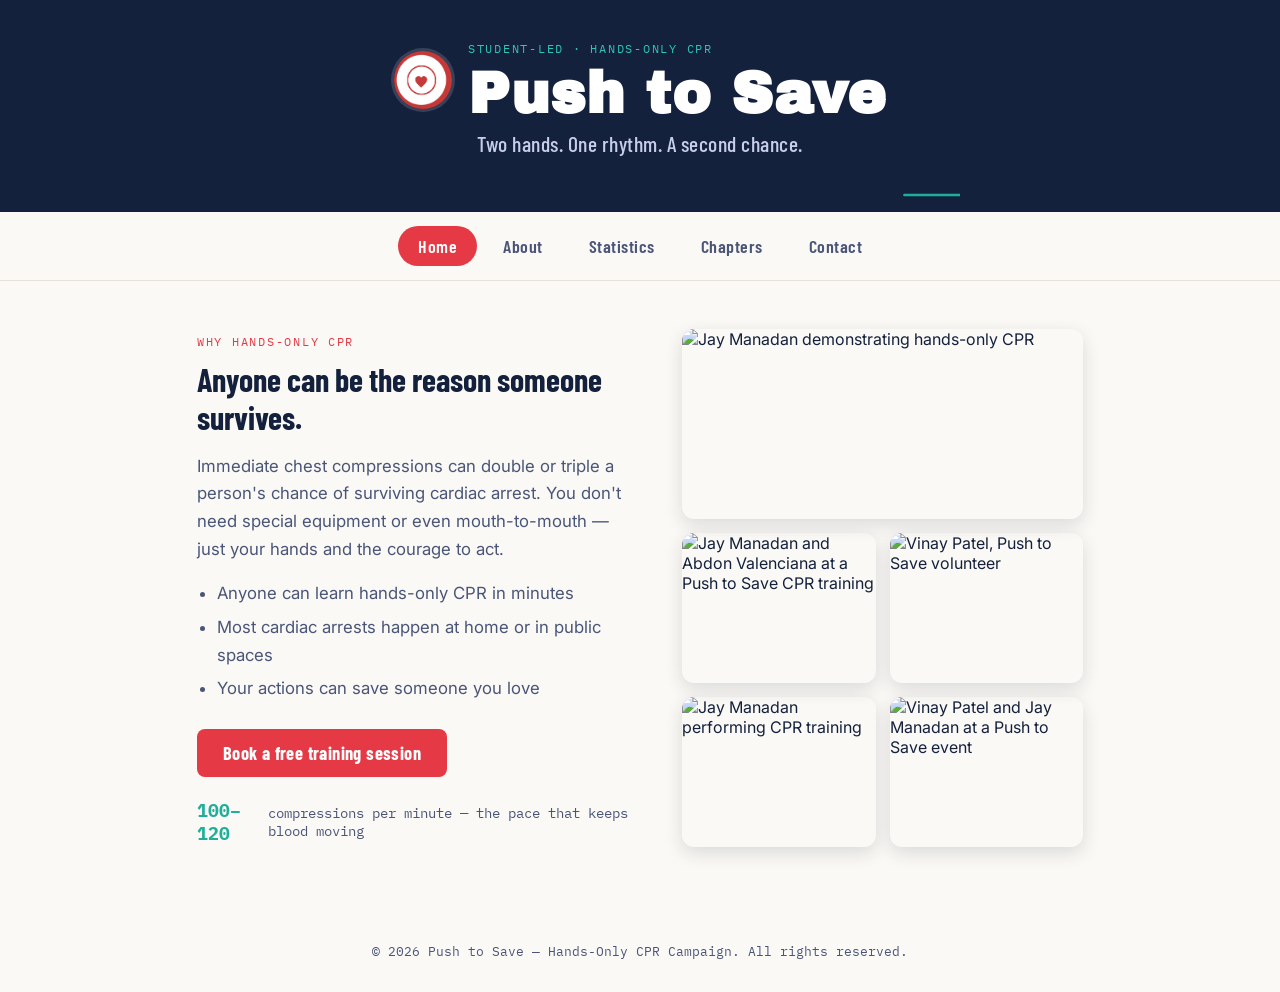
==== index.html @ a950e9a7 "Update index.html" ====
<!DOCTYPE html>
<html lang="en">
<head>
<meta charset="UTF-8">
<title>Push to Save – Hands-Only CPR Campaign</title>
<link rel="icon" href="[data-uri]" type="image/png">
<meta name="viewport" content="width=device-width, initial-scale=1">
<link rel="preconnect" href="https://fonts.googleapis.com">
<link rel="preconnect" href="https://fonts.gstatic.com" crossorigin>
<link href="https://fonts.googleapis.com/css2?family=Archivo+Black&family=Barlow+Condensed:wght@500;600;700&family=Inter:wght@400;500;600;700&family=IBM+Plex+Mono:wght@500;600&display=swap" rel="stylesheet">
<style>
  :root{
    --paper:#FBF9F5;
    --ink:#14213D;
    --ink-soft:#4A5578;
    --red:#E63946;
    --red-dark:#B5121B;
    --pulse:#1FAE9A;
    --pulse-glow:#2EC4B6;
    --monitor:#0B1220;
    --monitor-line:#1C2740;
    --line:#E7E2D8;
  }
  *{box-sizing:border-box;}
  html{scroll-behavior:smooth;}
  body{
    margin:0;
    font-family:'Inter',Arial,sans-serif;
    background:var(--paper);
    color:var(--ink);
    -webkit-font-smoothing:antialiased;
  }
  a{color:inherit;}

  /* ---------- signature pulse-line motif ---------- */
  .pulse-divider{
    width:100%;
    height:34px;
    display:block;
    overflow:hidden;
  }
  .pulse-divider svg{width:100%;height:100%;display:block;}
  .pulse-path{
    fill:none;
    stroke:var(--pulse);
    stroke-width:2.4;
    stroke-linecap:round;
    stroke-linejoin:round;
    stroke-dasharray:600;
    stroke-dashoffset:600;
    animation:draw-pulse 3.2s ease-in-out infinite;
  }
  @keyframes draw-pulse{
    0%{stroke-dashoffset:600;}
    45%{stroke-dashoffset:0;}
    70%{stroke-dashoffset:0;}
    100%{stroke-dashoffset:-600;}
  }
  @media (prefers-reduced-motion: reduce){
    .pulse-path{animation:none;stroke-dashoffset:0;}
  }

  /* ---------- header ---------- */
  header{
    background:var(--ink);
    color:#fff;
    padding:38px 20px 0 20px;
    text-align:center;
  }
  .brand-row{
    display:flex;
    align-items:center;
    justify-content:center;
    gap:16px;
    flex-wrap:wrap;
  }
  .logo-cpr{
    width:58px;height:58px;border-radius:50%;
    display:block;
    object-fit:cover;
    flex:none;
    box-shadow:0 0 0 3px rgba(255,255,255,0.15);
  }
  .eyebrow{
    font-family:'IBM Plex Mono',monospace;
    letter-spacing:.14em;
    font-size:.78em;
    color:var(--pulse-glow);
    text-transform:uppercase;
    margin:0 0 6px 0;
  }
  h1{
    margin:6px 0 2px 0;
    font-family:'Archivo Black',Arial,sans-serif;
    font-size:clamp(2.4em,6vw,3.6em);
    letter-spacing:1px;
    line-height:1;
  }
  header h2{
    margin:8px 0 22px 0;
    font-family:'Barlow Condensed',sans-serif;
    font-weight:500;
    font-size:1.35em;
    color:#C7CEEA;
    letter-spacing:.5px;
  }
  header .pulse-divider{max-width:640px;margin:0 auto;}

  /* ---------- nav ---------- */
  nav{
    background:var(--paper);
    display:flex;
    justify-content:center;
    gap:6px;
    flex-wrap:wrap;
    padding:14px 10px;
    position:sticky;
    top:0;
    z-index:20;
    border-bottom:1px solid var(--line);
  }
  nav a{
    text-decoration:none;
    color:var(--ink-soft);
    padding:9px 20px;
    font-family:'Barlow Condensed',sans-serif;
    font-weight:600;
    font-size:1.12em;
    letter-spacing:.5px;
    border-radius:999px;
    transition:background .2s, color .2s;
  }
  nav a:hover{background:#F1EEE6;color:var(--ink);}
  nav a.active{background:var(--red);color:#fff;}

  main{
    max-width:1040px;
    margin:0 auto;
    padding:48px 6vw 60px 6vw;
  }
  section{margin-bottom:10px;}

  .kicker{
    font-family:'IBM Plex Mono',monospace;
    font-size:.78em;
    letter-spacing:.14em;
    text-transform:uppercase;
    color:var(--red);
    margin:0 0 8px 0;
  }
  h3{
    font-family:'Barlow Condensed',sans-serif;
    font-weight:700;
    font-size:2em;
    color:var(--ink);
    margin:0 0 14px 0;
  }
  section h2{
    font-family:'Barlow Condensed',sans-serif;
    font-weight:700;
    font-size:2.2em;
    margin:0 0 4px 0;
  }
  p, li{
    font-size:1.05em;
    line-height:1.65;
    color:var(--ink-soft);
  }

  /* ---------- home / hero ---------- */
  .hero{
    display:grid;
    grid-template-columns:1.1fr 1fr;
    gap:44px;
    align-items:center;
  }
  .hero-text ul{padding-left:20px;margin:14px 0 20px 0;}
  .hero-text li{margin-bottom:6px;}

  .cta-btn{
    display:inline-block;
    background:var(--red);
    color:#fff !important;
    font-weight:700;
    text-decoration:none;
    padding:13px 26px;
    border-radius:8px;
    font-family:'Barlow Condensed',sans-serif;
    font-size:1.15em;
    letter-spacing:.4px;
    margin-top:6px;
    transition:background .2s, transform .2s;
  }
  .cta-btn:hover{background:var(--red-dark);transform:translateY(-1px);}

  .bpm-tag{
    display:flex;
    align-items:center;
    gap:10px;
    margin-top:22px;
    font-family:'IBM Plex Mono',monospace;
    font-size:.85em;
    color:var(--ink-soft);
  }
  .bpm-tag b{
    color:var(--pulse);
    font-size:1.3em;
  }

  .gallery{
    display:grid;
    grid-template-columns:repeat(2,1fr);
    gap:14px;
  }
  .gallery img{
    width:100%;
    height:150px;
    object-fit:cover;
    border-radius:12px;
    box-shadow:0 6px 18px rgba(20,33,61,0.14);
  }
  .gallery img:nth-child(1){grid-column:1/3;height:190px;}

  /* ---------- about ---------- */
  .about-body{
    display:grid;
    grid-template-columns:1.1fr .9fr;
    gap:40px;
    align-items:center;
  }
  .about-list{
    list-style:none;
    padding:0;
    margin:18px 0;
  }
  .about-list li{
    padding:10px 0 10px 30px;
    position:relative;
    border-bottom:1px solid var(--line);
  }
  .about-list li:last-child{border-bottom:none;}
  .about-list li::before{
    content:"+";
    position:absolute;
    left:0;
    color:var(--red);
    font-weight:700;
    font-family:'IBM Plex Mono',monospace;
  }
  .about-body img{
    width:100%;
    border-radius:14px;
    box-shadow:0 10px 26px rgba(20,33,61,0.16);
  }

  /* ---------- statistics: monitor panel ---------- */
  .monitor{
    background:var(--monitor);
    border-radius:18px;
    padding:34px 30px;
    margin-top:18px;
  }
  .monitor-head{
    display:flex;
    align-items:center;
    gap:10px;
    color:var(--pulse-glow);
    font-family:'IBM Plex Mono',monospace;
    font-size:.82em;
    letter-spacing:.1em;
    text-transform:uppercase;
    margin-bottom:18px;
  }
  .monitor-head .dot{
    width:9px;height:9px;border-radius:50%;
    background:var(--pulse-glow);
    box-shadow:0 0 8px var(--pulse-glow);
  }
  .vitals-grid{
    display:grid;
    grid-template-columns:repeat(auto-fit,minmax(220px,1fr));
    gap:1px;
    background:var(--monitor-line);
    border-radius:12px;
    overflow:hidden;
  }
  .vital{
    background:var(--monitor);
    padding:22px 20px;
  }
  .vital .num{
    font-family:'IBM Plex Mono',monospace;
    font-weight:600;
    font-size:2em;
    color:var(--pulse-glow);
    line-height:1;
  }
  .vital .label{
    color:#9AA6C7;
    font-size:.92em;
    margin-top:8px;
    line-height:1.5;
  }
  .vital small{color:#5C6784;}

  /* ---------- chapters ---------- */
  .chapter-cards{
    display:grid;
    grid-template-columns:repeat(auto-fit,minmax(230px,1fr));
    gap:14px;
    margin:22px 0 28px 0;
  }
  .chapter-card{
    border:1px solid var(--line);
    border-left:4px solid var(--red);
    border-radius:10px;
    padding:18px 20px;
    background:#fff;
  }
  .chapter-card .school{
    font-family:'Barlow Condensed',sans-serif;
    font-weight:600;
    font-size:1.2em;
    display:block;
    margin-bottom:4px;
  }
  .chapter-card a{
    color:var(--red);
    text-decoration:none;
    font-size:.95em;
    font-weight:600;
  }
  .chapter-card a:hover{text-decoration:underline;}
  .start-box{
    background:#F1EEE6;
    border-radius:12px;
    padding:22px 24px;
  }

  /* ---------- contact ---------- */
  .contact{
    background:var(--ink);
    color:#fff;
    padding:38px 30px;
    border-radius:18px;
    text-align:center;
  }
  .contact p{color:#C7CEEA;}
  .contact b{color:#fff;}
  .contact a{color:var(--pulse-glow);text-decoration:none;font-weight:600;}
  .contact a:hover{text-decoration:underline;}
  .contact-photo{
    width:280px;
    max-width:70vw;
    display:block;
    margin:24px auto 0 auto;
    border-radius:14px;
    box-shadow:0 10px 26px rgba(0,0,0,0.28);
  }

  footer{
    text-align:center;
    padding:26px 20px 32px 20px;
    color:var(--ink-soft);
    font-family:'IBM Plex Mono',monospace;
    font-size:.82em;
  }

  @media (max-width:760px){
    .hero, .about-body{grid-template-columns:1fr;}
    .gallery{order:-1;}
    main{padding:36px 5vw 50px 5vw;}
  }
</style>
<script>
  function showPage(page){
    document.querySelectorAll("main > section").forEach(sec => sec.style.display='none');
    document.getElementById(page).style.display='block';
    document.querySelectorAll("nav a").forEach(a => a.classList.remove("active"));
    document.getElementById('nav-'+page).classList.add("active");
    window.scrollTo({top:0, behavior:'smooth'});
  }
  window.onload = function(){ showPage('home'); };
</script>
<script type="application/ld+json">
{
  "@context": "https://schema.org",
  "@type": "Organization",
  "name": "Push to Save",
  "description": "Student-led hands-only CPR training campaign.",
  "founder": {
    "@type": "Person",
    "name": "Jay Manadan",
    "email": "jmanada1@swarthmore.edu",
    "image": "https://raw.githubusercontent.com/JayMan29/pushtosave/main/Jay%20Manadan%20Hands-Only%20CPR.png",
    "affiliation": "Swarthmore College"
  },
  "member": [
    {
      "@type": "Person",
      "name": "Leena Manadan",
      "email": "lmanadan@cps.edu",
      "image": "https://raw.githubusercontent.com/JayMan29/pushtosave/main/Leena%20Manadan.png",
      "affiliation": "Whitney Young Magnet High School"
    },
    {
      "@type": "Person",
      "name": "Abdon Valenciana",
      "email": "abdonv@uchicago.edu",
      "affiliation": "The University of Chicago"
    },
    {
      "@type": "Person",
      "name": "Vinay Patel",
      "image": "https://raw.githubusercontent.com/JayMan29/pushtosave/main/Vinay%20Patel.jpg"
    }
  ],
  "sameAs": ["https://www.instagram.com/push.tosave/?hl=en"]
}
</script>
</head>
<body>

<header>
  <div class="brand-row">
    <img class="logo-cpr" src="[data-uri]" alt="Push to Save logo — heart inside a circle">
    <div style="text-align:left;">
      <p class="eyebrow">Student-led · Hands-only CPR</p>
      <h1 style="margin:0;">Push to Save</h1>
    </div>
  </div>
  <h2>Two hands. One rhythm. A second chance.</h2>
  <div class="pulse-divider">
    <svg viewBox="0 0 600 34" preserveAspectRatio="none">
      <path class="pulse-path" d="M0,17 L150,17 L170,4 L190,30 L210,17 L250,17 L270,17 L290,2 L300,32 L320,17 L600,17"/>
    </svg>
  </div>
</header>

<nav>
  <a href="#" id="nav-home" onclick="showPage('home');return false;">Home</a>
  <a href="#" id="nav-about" onclick="showPage('about');return false;">About</a>
  <a href="#" id="nav-statistics" onclick="showPage('statistics');return false;">Statistics</a>
  <a href="#" id="nav-chapters" onclick="showPage('chapters');return false;">Chapters</a>
  <a href="#" id="nav-contact" onclick="showPage('contact');return false;">Contact</a>
</nav>

<main>

  <!-- HOME -->
  <section id="home">
    <div class="hero">
      <div class="hero-text">
        <p class="kicker">Why hands-only CPR</p>
        <h3>Anyone can be the reason someone survives.</h3>
        <p>
          Immediate chest compressions can double or triple a person's chance of surviving cardiac arrest.
          You don't need special equipment or even mouth-to-mouth — just your hands and the courage to act.
        </p>
        <ul>
          <li>Anyone can learn hands-only CPR in minutes</li>
          <li>Most cardiac arrests happen at home or in public spaces</li>
          <li>Your actions can save someone you love</li>
        </ul>
        <a class="cta-btn" href="mailto:jmanada1@swarthmore.edu">Book a free training session</a>
        <div class="bpm-tag"><b>100–120</b> compressions per minute — the pace that keeps blood moving</div>
      </div>
      <div class="gallery">
        <img src="https://raw.githubusercontent.com/JayMan29/pushtosave/main/Jay%20Manadan%20Hands-Only%20CPR.png" alt="Jay Manadan demonstrating hands-only CPR" title="Jay Manadan — Push to Save founder, hands-only CPR demonstration">
        <img src="https://raw.githubusercontent.com/JayMan29/pushtosave/main/Abdon%20Valenciana%20and%20Jay%20Manadan.jpg" alt="Jay Manadan and Abdon Valenciana at a Push to Save CPR training" title="Jay Manadan and Abdon Valenciana — Push to Save CPR training">
        <img src="https://raw.githubusercontent.com/JayMan29/pushtosave/main/Vinay%20Patel.jpg" alt="Vinay Patel, Push to Save volunteer" title="Vinay Patel — Push to Save volunteer">
        <img src="https://raw.githubusercontent.com/JayMan29/pushtosave/main/Jay%20Manadan%20CPR.png" alt="Jay Manadan performing CPR training" title="Jay Manadan — Push to Save CPR training">
        <img src="https://raw.githubusercontent.com/JayMan29/pushtosave/main/Vinay%20Patel%20and%20Jay%20Manadan.png" alt="Vinay Patel and Jay Manadan at a Push to Save event" title="Vinay Patel and Jay Manadan — Push to Save">
      </div>
    </div>
  </section>

  <!-- ABOUT -->
  <section id="about" style="display:none;">
    <p class="kicker">Our mission</p>
    <h2>About Push to Save</h2>
    <div class="about-body">
      <div>
        <p>
          <strong>Push to Save</strong> is a student-led initiative to teach lifesaving CPR skills and make them
          accessible. Our campaign targets vulnerable communities, empowering every person to become a hero.
        </p>
        <ul class="about-list">
          <li>Free hands-only CPR training sessions</li>
          <li>Events at schools, community centers, and local organizations</li>
          <li>Outreach in multiple languages</li>
          <li>Partnerships with health advocates &amp; first responders</li>
        </ul>
        <p>
          Email <a href="mailto:jmanada1@swarthmore.edu">jmanada1@swarthmore.edu</a> to host or attend a free
          <strong>Push to Save</strong> CPR training session.
        </p>
      </div>
      <img src="https://raw.githubusercontent.com/JayMan29/pushtosave/main/Jay%20Manadan%20Teaching%20CPR.png" alt="Jay Manadan teaching a hands-only CPR training session" title="Jay Manadan teaching CPR — Push to Save founder">
    </div>
  </section>

  <!-- STATISTICS -->
  <section id="statistics" style="display:none;">
    <p class="kicker">By the numbers</p>
    <h2>Statistics</h2>
    <div class="monitor">
      <div class="monitor-head"><span class="dot"></span> Live vitals — why this campaign exists</div>
      <div class="vitals-grid">
        <div class="vital">
          <div class="num">350,000+</div>
          <div class="label">Out-of-hospital cardiac arrests occur every year in the U.S.</div>
        </div>
        <div class="vital">
          <div class="num">90%</div>
          <div class="label">of people who experience cardiac arrest outside a hospital die.</div>
        </div>
        <div class="vital">
          <div class="num">2–3x</div>
          <div class="label">Bystander CPR can double or triple survival chances.</div>
        </div>
        <div class="vital">
          <div class="num">70%</div>
          <div class="label">of cardiac arrests happen at home — your loved one could need your help.</div>
        </div>
        <div class="vital">
          <div class="num">60%+</div>
          <div class="label">of Americans say they don't know what to do in a cardiac emergency.<br><small>(Source: AHA, CDC, 2023)</small></div>
        </div>
        <div class="vital">
          <div class="num">330+</div>
          <div class="label">people trained in Hands-Only CPR by the Push to Save initiative.</div>
        </div>
      </div>
    </div>
  </section>

  <!-- CHAPTERS -->
  <section id="chapters" style="display:none;">
    <p class="kicker">Get involved</p>
    <h2>Chapters</h2>
    <p>Want to start a <strong>Push to Save</strong> chapter in your school, college, or community? We'll help you get started.</p>
    <div class="chapter-cards">
      <div class="chapter-card">
        <span class="school">Whitney Young Magnet High School</span>
        <a href="mailto:lmanadan@cps.edu">Leena Manadan →</a>
      </div>
      <div class="chapter-card">
        <span class="school">Swarthmore College</span>
        <a href="mailto:jmanada1@swarthmore.edu">Jay Manadan →</a>
      </div>
      <div class="chapter-card">
        <span class="school">The University of Chicago</span>
        <a href="mailto:abdonv@uchicago.edu">Abdon Valenciana →</a>
      </div>
      <div class="chapter-card">
        <span class="school">Your school or club</span>
        Start a chapter!
      </div>
    </div>
    <div class="start-box">
      <b>How to start:</b> Email us with your name, location, and why you want to bring lifesaving CPR education to your community.
    </div>
  </section>

  <!-- CONTACT -->
  <section id="contact" style="display:none;">
    <p class="kicker">Reach out</p>
    <h2>Contact</h2>
    <div class="contact">
      <p>
        <b>Founder &amp; Leader:</b> Jay Manadan<br>
        <b>Email:</b> <a href="mailto:jmanada1@swarthmore.edu">jmanada1@swarthmore.edu</a><br>
        <b>Instagram:</b> <a href="https://www.instagram.com/push.tosave/?hl=en" target="_blank">@push.tosave</a>
      </p>
      <p>Want to host a free training, partner with us, or start a chapter? Reach out — we'd love to work with you.</p>
      <img src="https://raw.githubusercontent.com/JayMan29/pushtosave/main/Leena%20Manadan.png" class="contact-photo" alt="Leena Manadan, Whitney Young Magnet High School chapter lead" title="Leena Manadan — Push to Save chapter lead">
    </div>
  </section>

</main>

<footer>&copy; 2026 Push to Save — Hands-Only CPR Campaign. All rights reserved.</footer>

</body>
</html>
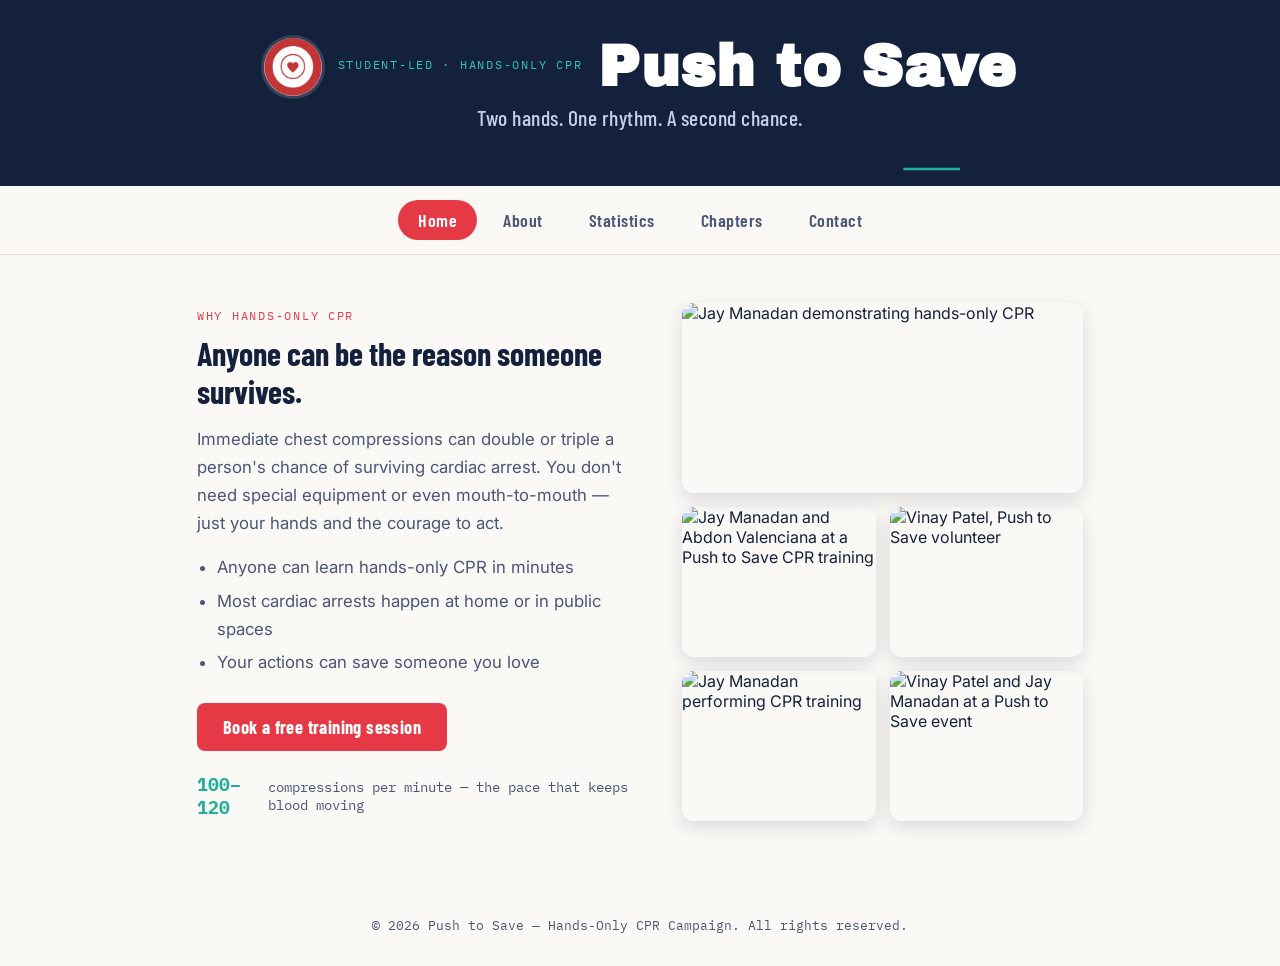
==== commit dc6218ab: "Update index.html" ====
--- a/index.html
+++ b/index.html
@@ -423,7 +423,7 @@
 
 <header>
   <div class="brand-row">
-    <img class="logo-cpr" src="[data-uri]" alt="Push to Save logo — heart inside a circle">
+    <img class="logo-cpr" src="[data-uri]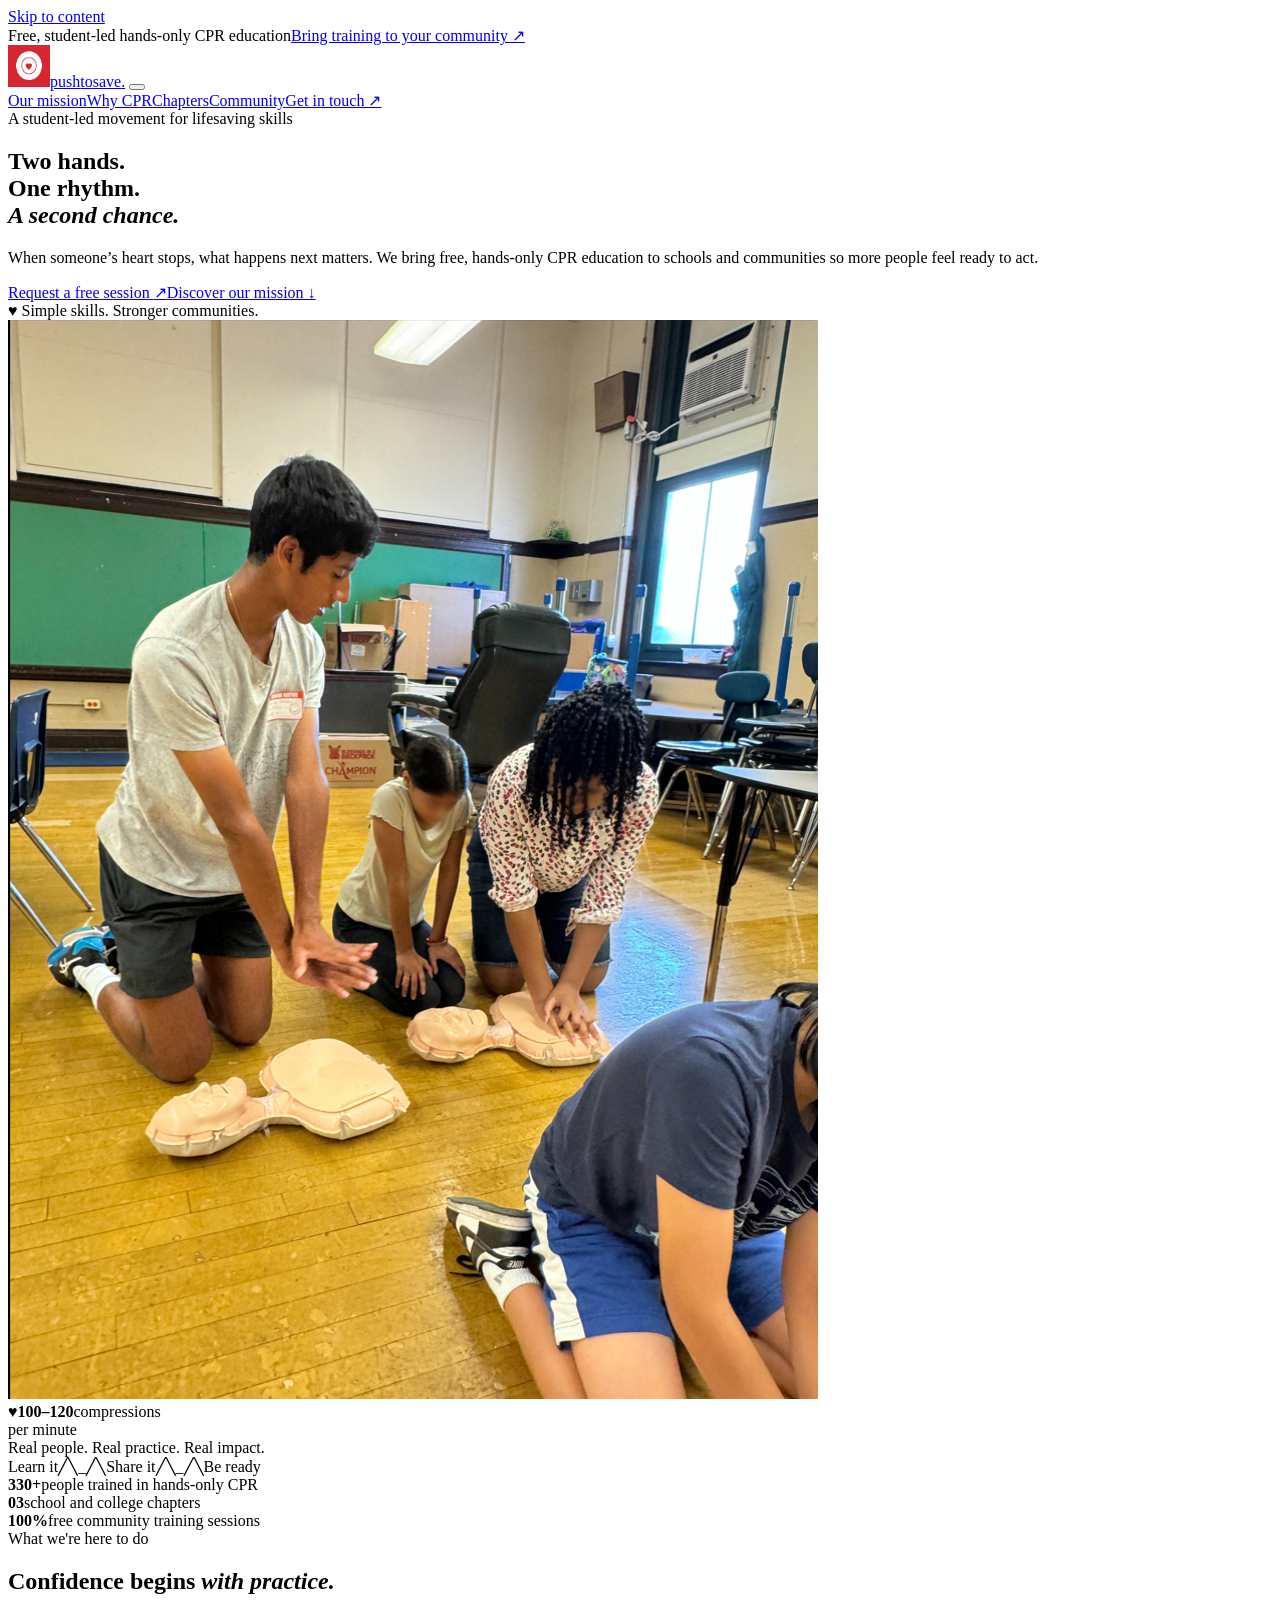
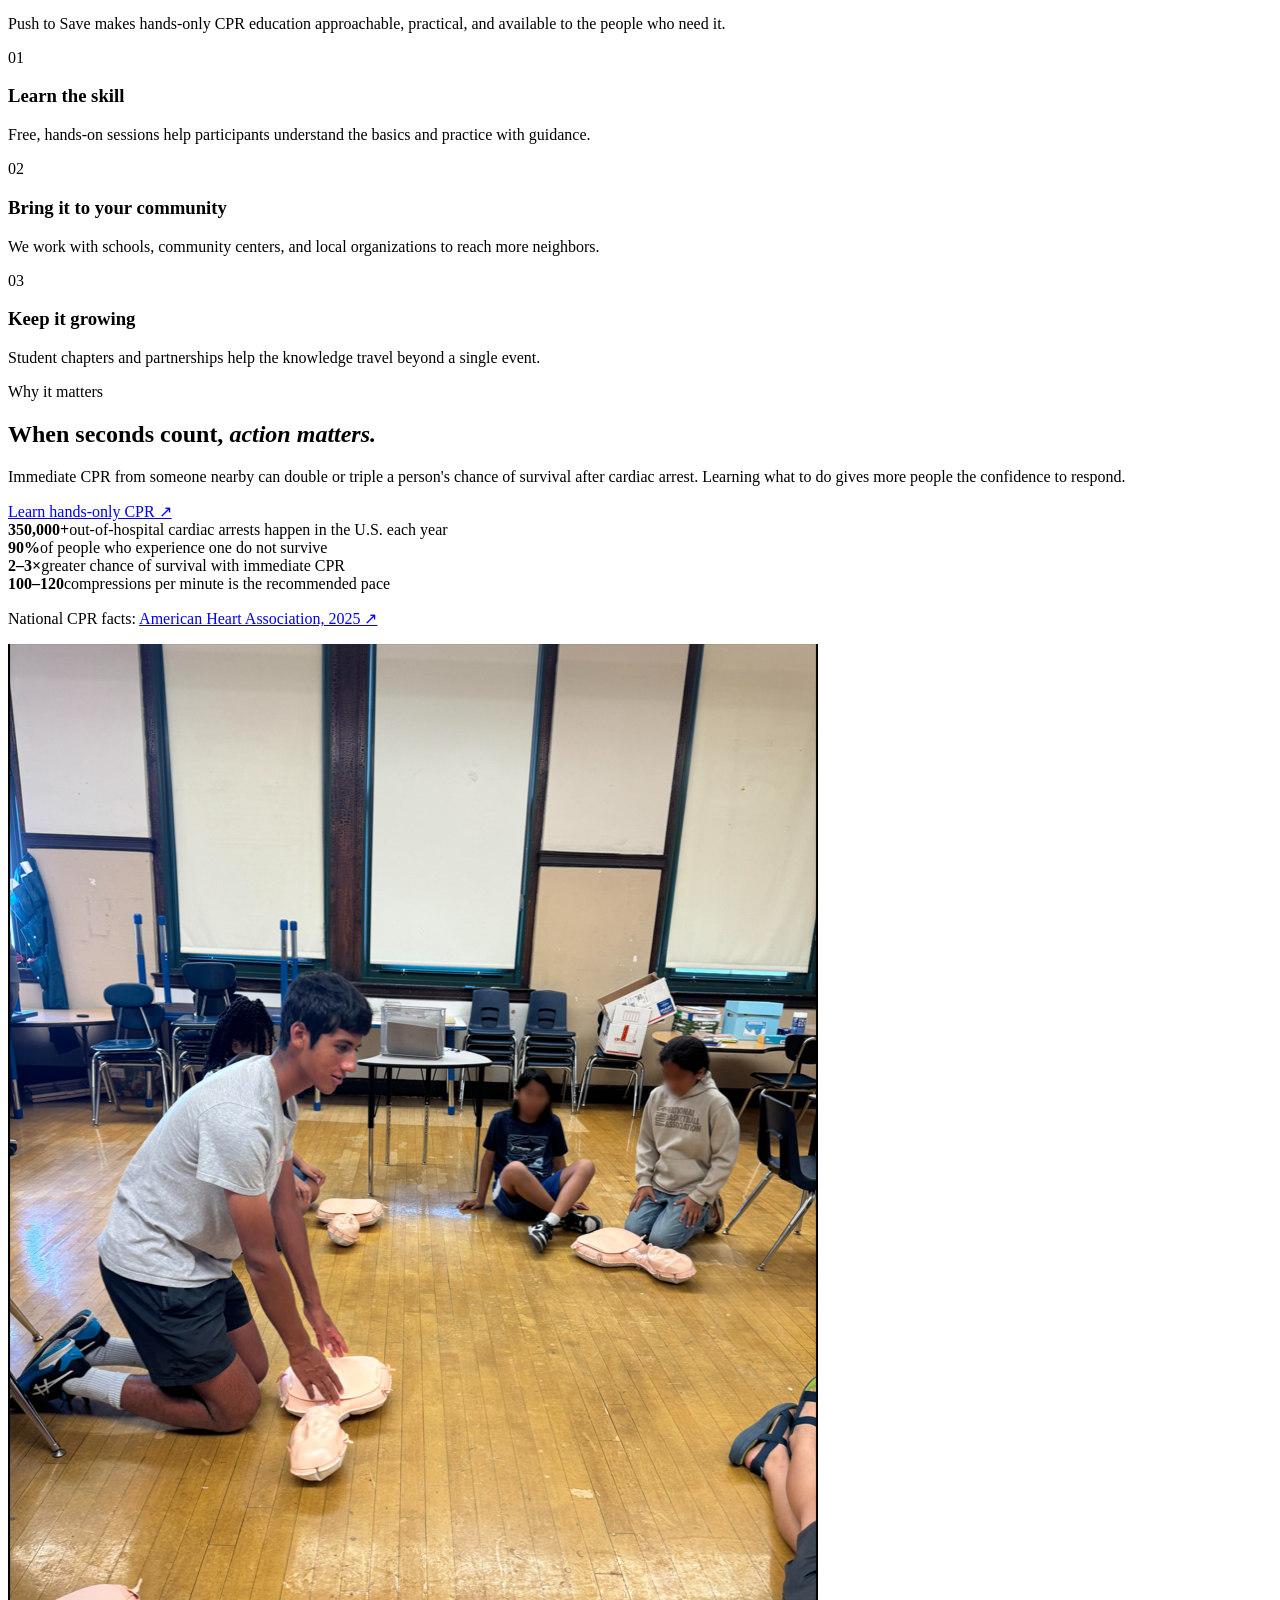
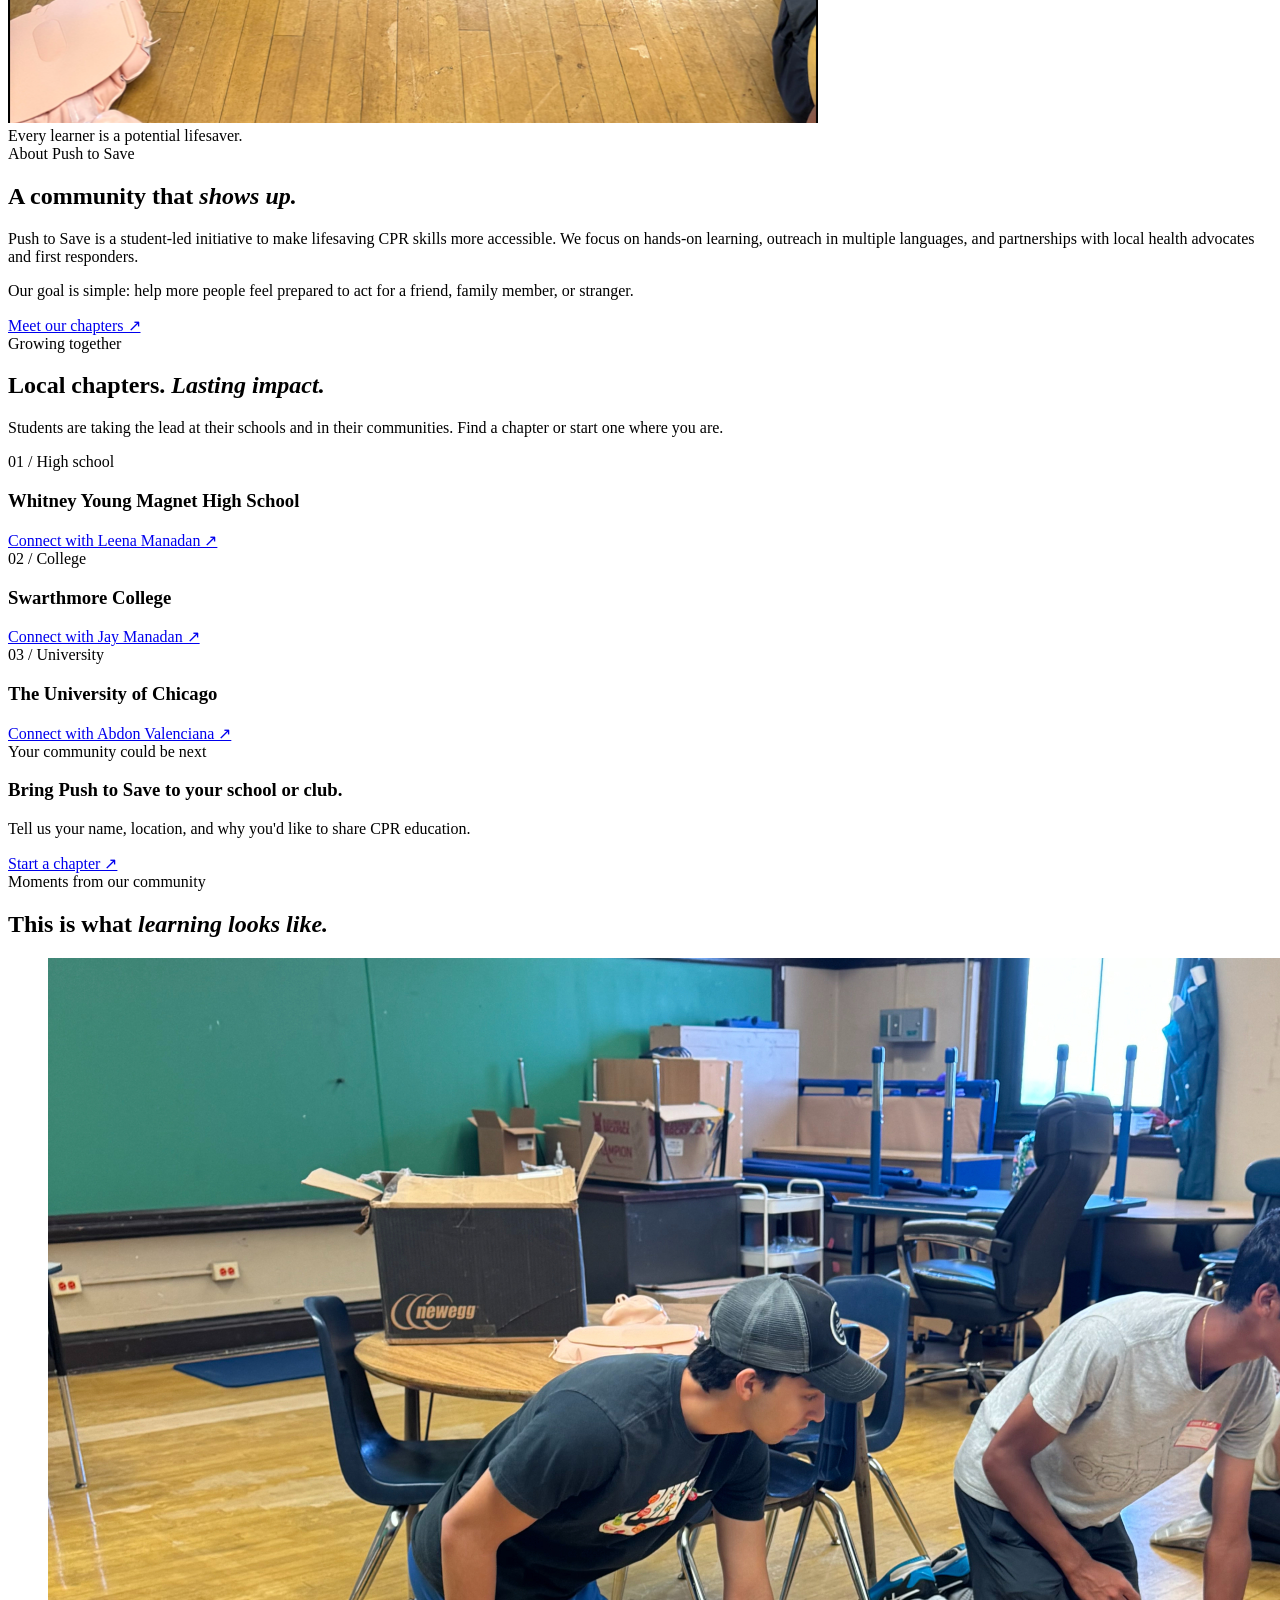
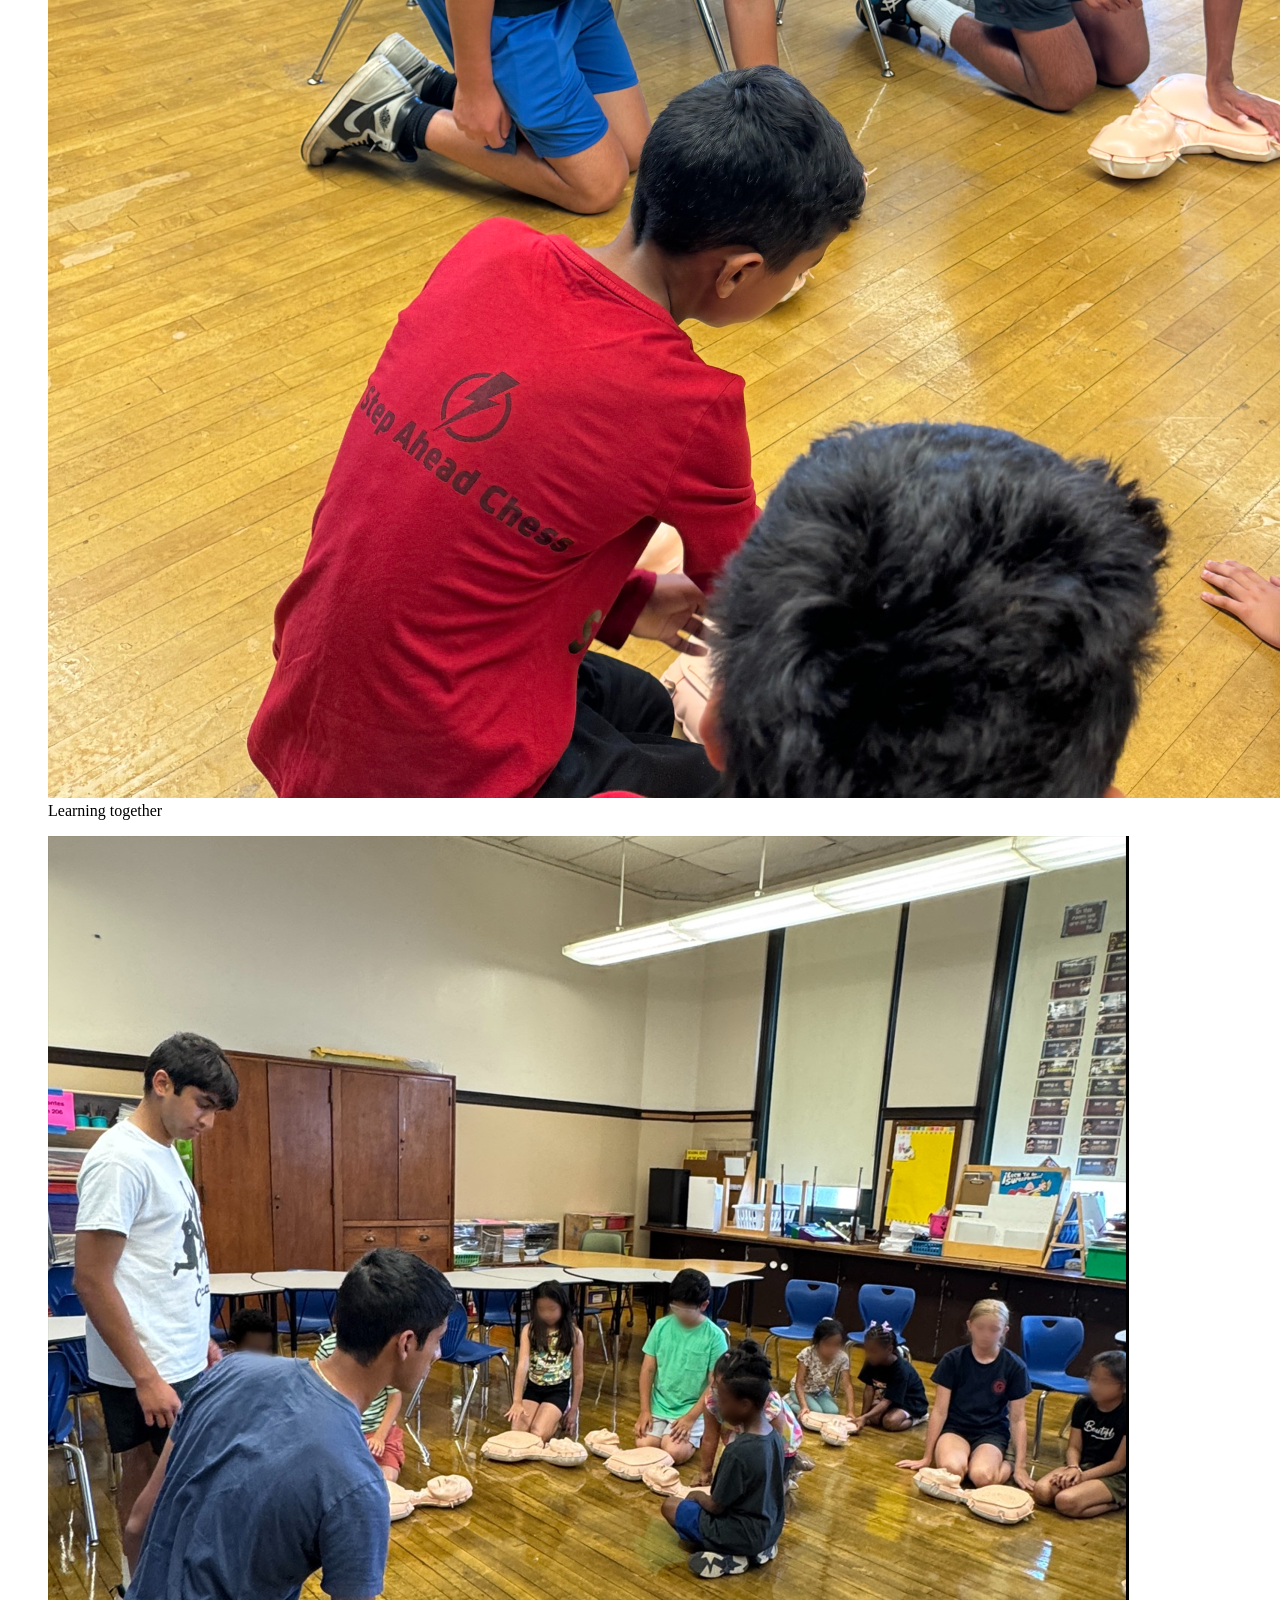
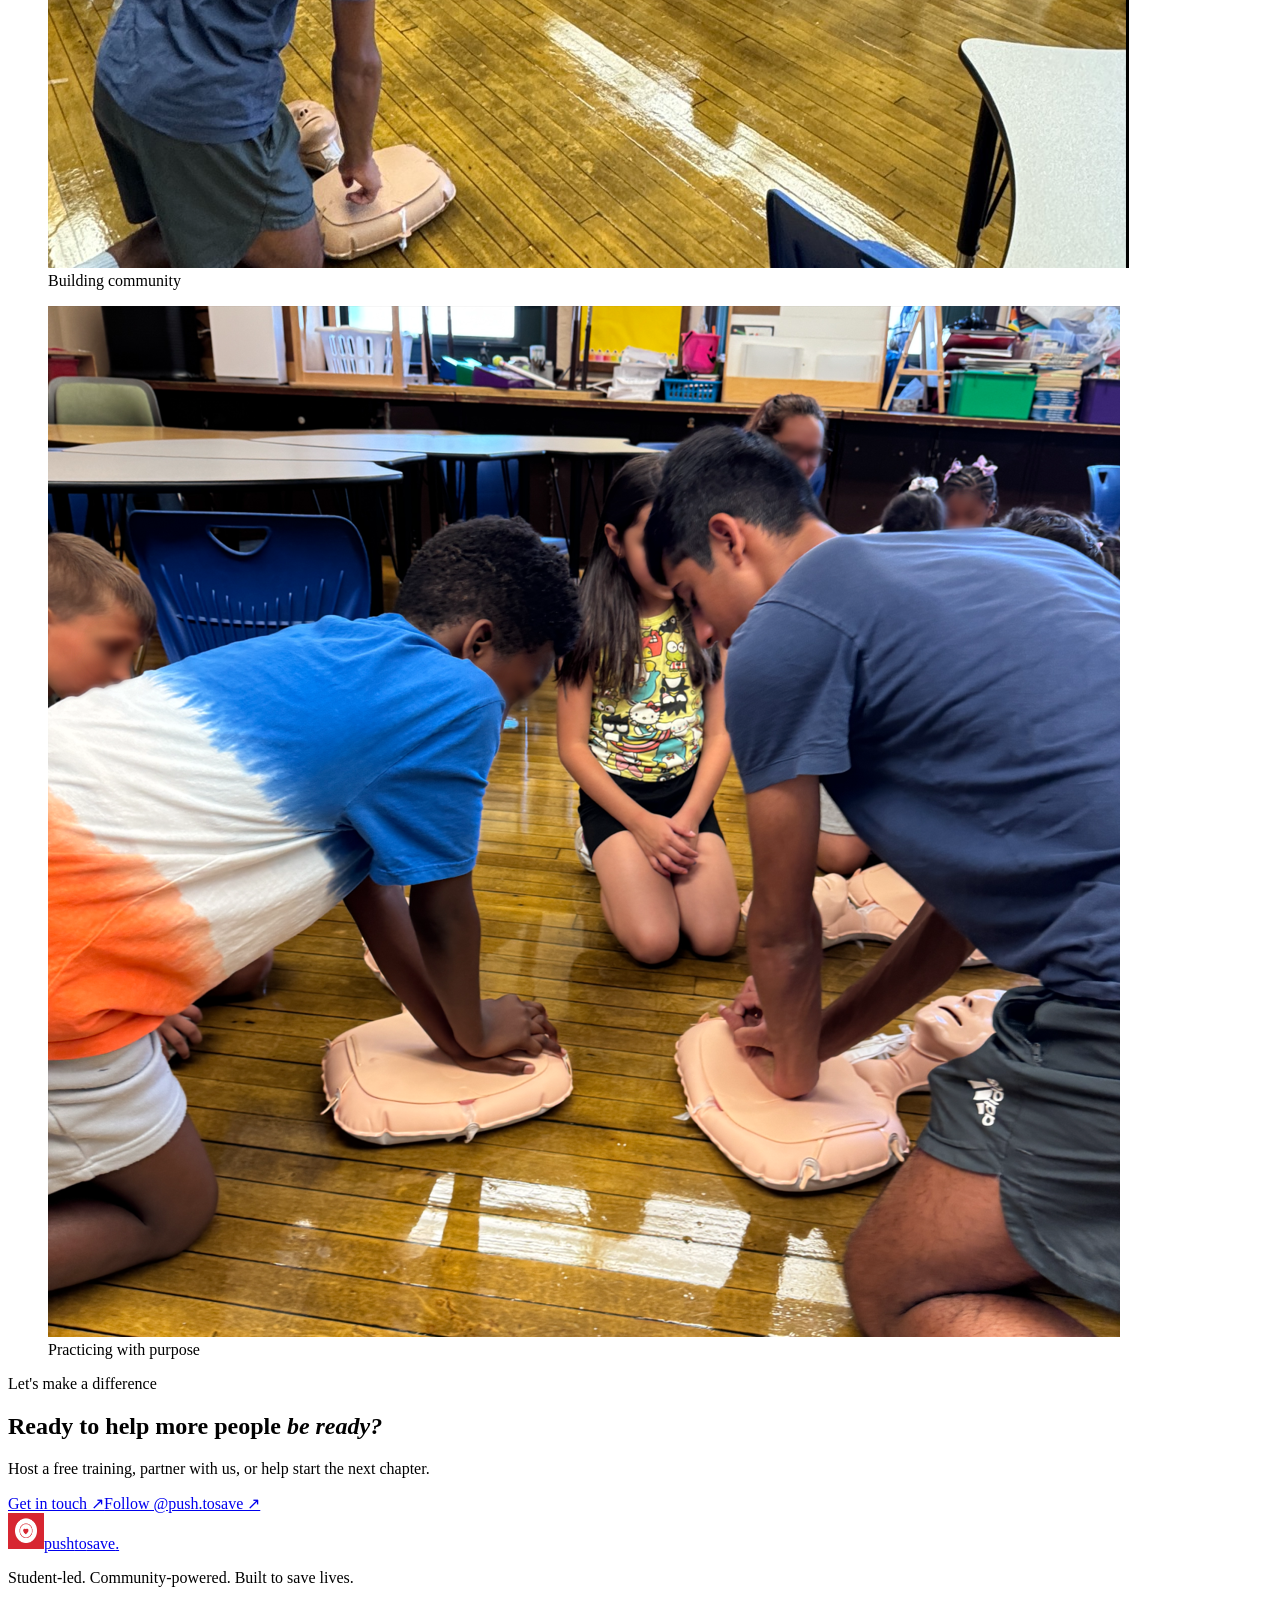
==== commit 00da1758: "Redesign homepage and page structure" ====
--- a/index.html
+++ b/index.html
@@ -1,586 +1,52 @@
 <!DOCTYPE html>
 <html lang="en">
 <head>
-<meta charset="UTF-8">
-<title>Push to Save – Hands-Only CPR Campaign</title>
-<link rel="icon" href="[data-uri]" type="image/png">
-<meta name="viewport" content="width=device-width, initial-scale=1">
-<link rel="preconnect" href="https://fonts.googleapis.com">
-<link rel="preconnect" href="https://fonts.gstatic.com" crossorigin>
-<link href="https://fonts.googleapis.com/css2?family=Archivo+Black&family=Barlow+Condensed:wght@500;600;700&family=Inter:wght@400;500;600;700&family=IBM+Plex+Mono:wght@500;600&display=swap" rel="stylesheet">
-<style>
-  :root{
-    --paper:#FBF9F5;
-    --ink:#14213D;
-    --ink-soft:#4A5578;
-    --red:#E63946;
-    --red-dark:#B5121B;
-    --pulse:#1FAE9A;
-    --pulse-glow:#2EC4B6;
-    --monitor:#0B1220;
-    --monitor-line:#1C2740;
-    --line:#E7E2D8;
-  }
-  *{box-sizing:border-box;}
-  html{scroll-behavior:smooth;}
-  body{
-    margin:0;
-    font-family:'Inter',Arial,sans-serif;
-    background:var(--paper);
-    color:var(--ink);
-    -webkit-font-smoothing:antialiased;
-  }
-  a{color:inherit;}
-
-  /* ---------- signature pulse-line motif ---------- */
-  .pulse-divider{
-    width:100%;
-    height:34px;
-    display:block;
-    overflow:hidden;
-  }
-  .pulse-divider svg{width:100%;height:100%;display:block;}
-  .pulse-path{
-    fill:none;
-    stroke:var(--pulse);
-    stroke-width:2.4;
-    stroke-linecap:round;
-    stroke-linejoin:round;
-    stroke-dasharray:600;
-    stroke-dashoffset:600;
-    animation:draw-pulse 3.2s ease-in-out infinite;
-  }
-  @keyframes draw-pulse{
-    0%{stroke-dashoffset:600;}
-    45%{stroke-dashoffset:0;}
-    70%{stroke-dashoffset:0;}
-    100%{stroke-dashoffset:-600;}
-  }
-  @media (prefers-reduced-motion: reduce){
-    .pulse-path{animation:none;stroke-dashoffset:0;}
-  }
-
-  /* ---------- header ---------- */
-  header{
-    background:var(--ink);
-    color:#fff;
-    padding:38px 20px 0 20px;
-    text-align:center;
-  }
-  .brand-row{
-    display:flex;
-    align-items:center;
-    justify-content:center;
-    gap:16px;
-    flex-wrap:wrap;
-  }
-  .logo-cpr{
-    width:58px;height:58px;border-radius:50%;
-    display:block;
-    object-fit:cover;
-    flex:none;
-    box-shadow:0 0 0 3px rgba(255,255,255,0.15);
-  }
-  .eyebrow{
-    font-family:'IBM Plex Mono',monospace;
-    letter-spacing:.14em;
-    font-size:.78em;
-    color:var(--pulse-glow);
-    text-transform:uppercase;
-    margin:0 0 6px 0;
-  }
-  h1{
-    margin:6px 0 2px 0;
-    font-family:'Archivo Black',Arial,sans-serif;
-    font-size:clamp(2.4em,6vw,3.6em);
-    letter-spacing:1px;
-    line-height:1;
-  }
-  header h2{
-    margin:8px 0 22px 0;
-    font-family:'Barlow Condensed',sans-serif;
-    font-weight:500;
-    font-size:1.35em;
-    color:#C7CEEA;
-    letter-spacing:.5px;
-  }
-  header .pulse-divider{max-width:640px;margin:0 auto;}
-
-  /* ---------- nav ---------- */
-  nav{
-    background:var(--paper);
-    display:flex;
-    justify-content:center;
-    gap:6px;
-    flex-wrap:wrap;
-    padding:14px 10px;
-    position:sticky;
-    top:0;
-    z-index:20;
-    border-bottom:1px solid var(--line);
-  }
-  nav a{
-    text-decoration:none;
-    color:var(--ink-soft);
-    padding:9px 20px;
-    font-family:'Barlow Condensed',sans-serif;
-    font-weight:600;
-    font-size:1.12em;
-    letter-spacing:.5px;
-    border-radius:999px;
-    transition:background .2s, color .2s;
-  }
-  nav a:hover{background:#F1EEE6;color:var(--ink);}
-  nav a.active{background:var(--red);color:#fff;}
-
-  main{
-    max-width:1040px;
-    margin:0 auto;
-    padding:48px 6vw 60px 6vw;
-  }
-  section{margin-bottom:10px;}
-
-  .kicker{
-    font-family:'IBM Plex Mono',monospace;
-    font-size:.78em;
-    letter-spacing:.14em;
-    text-transform:uppercase;
-    color:var(--red);
-    margin:0 0 8px 0;
-  }
-  h3{
-    font-family:'Barlow Condensed',sans-serif;
-    font-weight:700;
-    font-size:2em;
-    color:var(--ink);
-    margin:0 0 14px 0;
-  }
-  section h2{
-    font-family:'Barlow Condensed',sans-serif;
-    font-weight:700;
-    font-size:2.2em;
-    margin:0 0 4px 0;
-  }
-  p, li{
-    font-size:1.05em;
-    line-height:1.65;
-    color:var(--ink-soft);
-  }
-
-  /* ---------- home / hero ---------- */
-  .hero{
-    display:grid;
-    grid-template-columns:1.1fr 1fr;
-    gap:44px;
-    align-items:center;
-  }
-  .hero-text ul{padding-left:20px;margin:14px 0 20px 0;}
-  .hero-text li{margin-bottom:6px;}
-
-  .cta-btn{
-    display:inline-block;
-    background:var(--red);
-    color:#fff !important;
-    font-weight:700;
-    text-decoration:none;
-    padding:13px 26px;
-    border-radius:8px;
-    font-family:'Barlow Condensed',sans-serif;
-    font-size:1.15em;
-    letter-spacing:.4px;
-    margin-top:6px;
-    transition:background .2s, transform .2s;
-  }
-  .cta-btn:hover{background:var(--red-dark);transform:translateY(-1px);}
-
-  .bpm-tag{
-    display:flex;
-    align-items:center;
-    gap:10px;
-    margin-top:22px;
-    font-family:'IBM Plex Mono',monospace;
-    font-size:.85em;
-    color:var(--ink-soft);
-  }
-  .bpm-tag b{
-    color:var(--pulse);
-    font-size:1.3em;
-  }
-
-  .gallery{
-    display:grid;
-    grid-template-columns:repeat(2,1fr);
-    gap:14px;
-  }
-  .gallery img{
-    width:100%;
-    height:150px;
-    object-fit:cover;
-    border-radius:12px;
-    box-shadow:0 6px 18px rgba(20,33,61,0.14);
-  }
-  .gallery img:nth-child(1){grid-column:1/3;height:190px;}
-
-  /* ---------- about ---------- */
-  .about-body{
-    display:grid;
-    grid-template-columns:1.1fr .9fr;
-    gap:40px;
-    align-items:center;
-  }
-  .about-list{
-    list-style:none;
-    padding:0;
-    margin:18px 0;
-  }
-  .about-list li{
-    padding:10px 0 10px 30px;
-    position:relative;
-    border-bottom:1px solid var(--line);
-  }
-  .about-list li:last-child{border-bottom:none;}
-  .about-list li::before{
-    content:"+";
-    position:absolute;
-    left:0;
-    color:var(--red);
-    font-weight:700;
-    font-family:'IBM Plex Mono',monospace;
-  }
-  .about-body img{
-    width:100%;
-    border-radius:14px;
-    box-shadow:0 10px 26px rgba(20,33,61,0.16);
-  }
-
-  /* ---------- statistics: monitor panel ---------- */
-  .monitor{
-    background:var(--monitor);
-    border-radius:18px;
-    padding:34px 30px;
-    margin-top:18px;
-  }
-  .monitor-head{
-    display:flex;
-    align-items:center;
-    gap:10px;
-    color:var(--pulse-glow);
-    font-family:'IBM Plex Mono',monospace;
-    font-size:.82em;
-    letter-spacing:.1em;
-    text-transform:uppercase;
-    margin-bottom:18px;
-  }
-  .monitor-head .dot{
-    width:9px;height:9px;border-radius:50%;
-    background:var(--pulse-glow);
-    box-shadow:0 0 8px var(--pulse-glow);
-  }
-  .vitals-grid{
-    display:grid;
-    grid-template-columns:repeat(auto-fit,minmax(220px,1fr));
-    gap:1px;
-    background:var(--monitor-line);
-    border-radius:12px;
-    overflow:hidden;
-  }
-  .vital{
-    background:var(--monitor);
-    padding:22px 20px;
-  }
-  .vital .num{
-    font-family:'IBM Plex Mono',monospace;
-    font-weight:600;
-    font-size:2em;
-    color:var(--pulse-glow);
-    line-height:1;
-  }
-  .vital .label{
-    color:#9AA6C7;
-    font-size:.92em;
-    margin-top:8px;
-    line-height:1.5;
-  }
-  .vital small{color:#5C6784;}
-
-  /* ---------- chapters ---------- */
-  .chapter-cards{
-    display:grid;
-    grid-template-columns:repeat(auto-fit,minmax(230px,1fr));
-    gap:14px;
-    margin:22px 0 28px 0;
-  }
-  .chapter-card{
-    border:1px solid var(--line);
-    border-left:4px solid var(--red);
-    border-radius:10px;
-    padding:18px 20px;
-    background:#fff;
-  }
-  .chapter-card .school{
-    font-family:'Barlow Condensed',sans-serif;
-    font-weight:600;
-    font-size:1.2em;
-    display:block;
-    margin-bottom:4px;
-  }
-  .chapter-card a{
-    color:var(--red);
-    text-decoration:none;
-    font-size:.95em;
-    font-weight:600;
-  }
-  .chapter-card a:hover{text-decoration:underline;}
-  .start-box{
-    background:#F1EEE6;
-    border-radius:12px;
-    padding:22px 24px;
-  }
-
-  /* ---------- contact ---------- */
-  .contact{
-    background:var(--ink);
-    color:#fff;
-    padding:38px 30px;
-    border-radius:18px;
-    text-align:center;
-  }
-  .contact p{color:#C7CEEA;}
-  .contact b{color:#fff;}
-  .contact a{color:var(--pulse-glow);text-decoration:none;font-weight:600;}
-  .contact a:hover{text-decoration:underline;}
-  .contact-photo{
-    width:280px;
-    max-width:70vw;
-    display:block;
-    margin:24px auto 0 auto;
-    border-radius:14px;
-    box-shadow:0 10px 26px rgba(0,0,0,0.28);
-  }
-
-  footer{
-    text-align:center;
-    padding:26px 20px 32px 20px;
-    color:var(--ink-soft);
-    font-family:'IBM Plex Mono',monospace;
-    font-size:.82em;
-  }
-
-  @media (max-width:760px){
-    .hero, .about-body{grid-template-columns:1fr;}
-    .gallery{order:-1;}
-    main{padding:36px 5vw 50px 5vw;}
-  }
-</style>
-<script>
-  function showPage(page){
-    document.querySelectorAll("main > section").forEach(sec => sec.style.display='none');
-    document.getElementById(page).style.display='block';
-    document.querySelectorAll("nav a").forEach(a => a.classList.remove("active"));
-    document.getElementById('nav-'+page).classList.add("active");
-    window.scrollTo({top:0, behavior:'smooth'});
-  }
-  window.onload = function(){ showPage('home'); };
-</script>
-<script type="application/ld+json">
-{
-  "@context": "https://schema.org",
-  "@type": "Organization",
-  "name": "Push to Save",
-  "description": "Student-led hands-only CPR training campaign.",
-  "founder": {
-    "@type": "Person",
-    "name": "Jay Manadan",
-    "email": "jmanada1@swarthmore.edu",
-    "image": "https://raw.githubusercontent.com/JayMan29/pushtosave/main/Jay%20Manadan%20Hands-Only%20CPR.png",
-    "affiliation": "Swarthmore College"
-  },
-  "member": [
-    {
-      "@type": "Person",
-      "name": "Leena Manadan",
-      "email": "lmanadan@cps.edu",
-      "image": "https://raw.githubusercontent.com/JayMan29/pushtosave/main/Leena%20Manadan.png",
-      "affiliation": "Whitney Young Magnet High School"
-    },
-    {
-      "@type": "Person",
-      "name": "Abdon Valenciana",
-      "email": "abdonv@uchicago.edu",
-      "affiliation": "The University of Chicago"
-    },
-    {
-      "@type": "Person",
-      "name": "Vinay Patel",
-      "image": "https://raw.githubusercontent.com/JayMan29/pushtosave/main/Vinay%20Patel.jpg"
-    }
-  ],
-  "sameAs": ["https://www.instagram.com/push.tosave/?hl=en"]
-}
-</script>
+  <meta charset="utf-8">
+  <meta name="viewport" content="width=device-width, initial-scale=1">
+  <meta name="theme-color" content="#17243a">
+  <meta name="description" content="Push to Save is a student-led initiative bringing free hands-only CPR education to schools and communities.">
+  <title>Push to Save | Two hands. One rhythm. A second chance.</title>
+  <link rel="icon" type="image/png" href="./Push%20To%20Save%20.png">
+  <link rel="preconnect" href="https://fonts.googleapis.com">
+  <link rel="preconnect" href="https://fonts.gstatic.com" crossorigin>
+  <link href="https://fonts.googleapis.com/css2?family=DM+Sans:wght@400;500;600;700&family=Manrope:wght@400;500;600;700;800&display=swap" rel="stylesheet">
+  <link rel="stylesheet" href="./styles.css">
+  <script src="./script.js" defer></script>
 </head>
 <body>
+  <a class="skip-link" href="#main">Skip to content</a>
+  <div class="announcement"><div class="container announcement-inner"><span><span class="announcement-dot" aria-hidden="true"></span> Free, student-led hands-only CPR education</span><a href="mailto:jmanada1@swarthmore.edu?subject=Push%20to%20Save%20training%20request">Bring training to your community ↗</a></div></div>
+  <header class="site-header"><div class="container header-inner">
+    <a class="brand" href="#top" aria-label="Push to Save, back to top"><img src="./Push%20To%20Save%20.png" width="42" height="42" alt=""><span>push<span class="brand-accent">to</span>save<span class="brand-period">.</span></span></a>
+    <button class="menu-toggle" type="button" aria-expanded="false" aria-controls="primary-nav" aria-label="Open menu"><span></span><span></span><span></span></button>
+    <nav id="primary-nav" class="primary-nav" aria-label="Primary navigation"><a href="#mission">Our mission</a><a href="#why-cpr">Why CPR</a><a href="#chapters">Chapters</a><a href="#community">Community</a><a class="nav-cta" href="#contact">Get in touch ↗</a></nav>
+  </div></header>
 
-<header>
-  <div class="brand-row">
-    <img class="logo-cpr" src="[data-uri]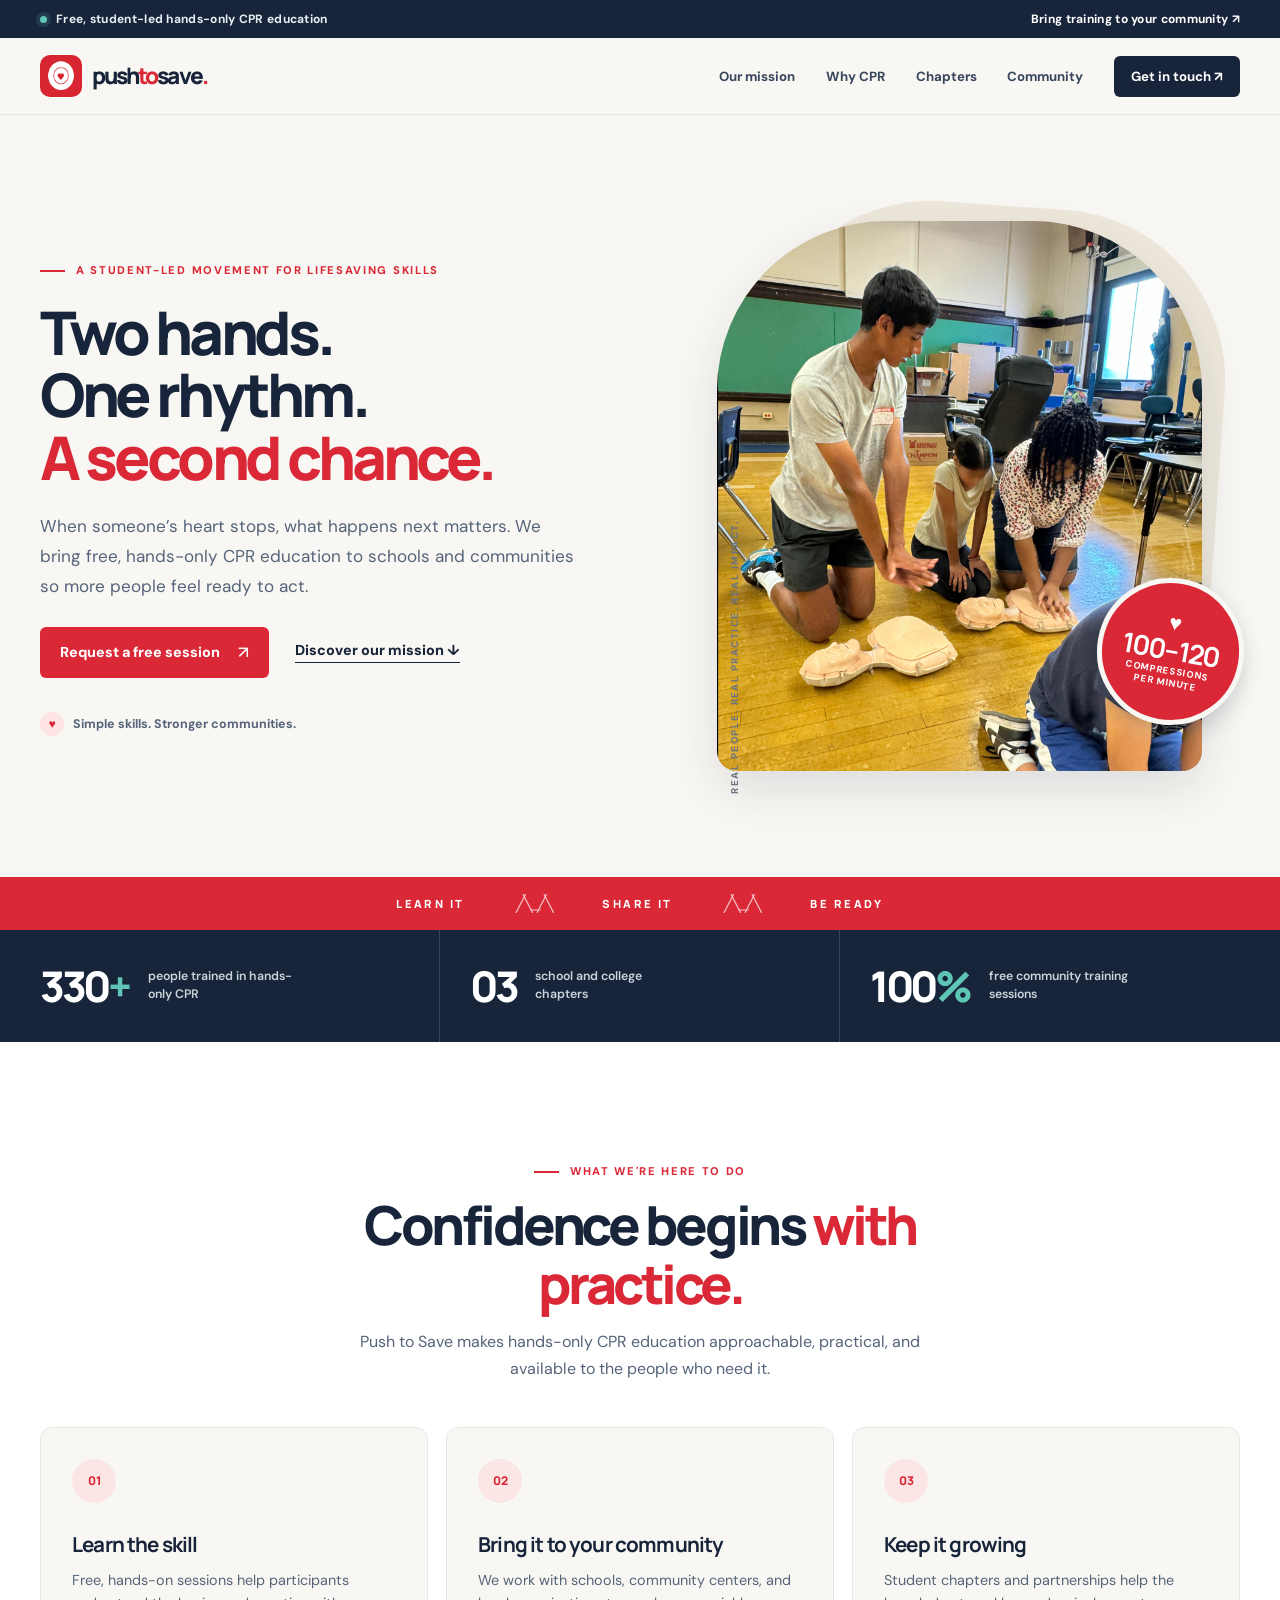
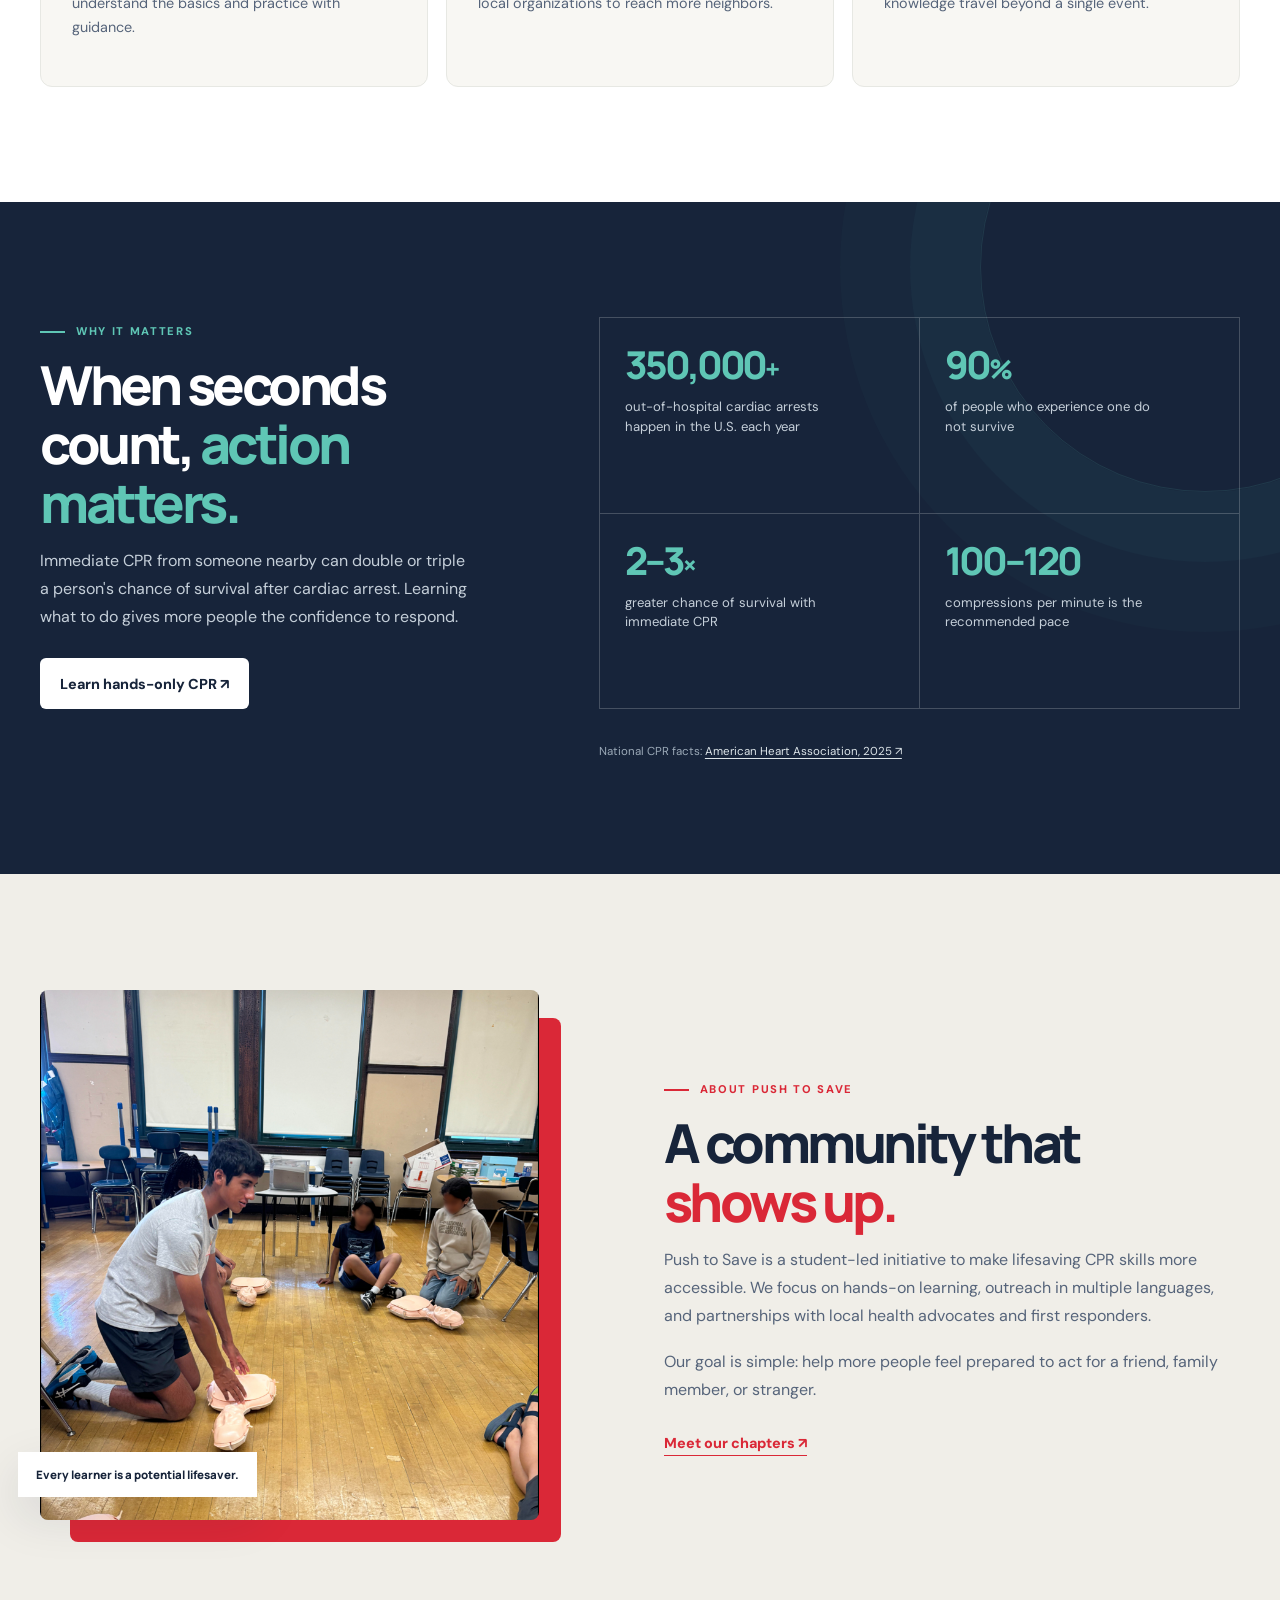
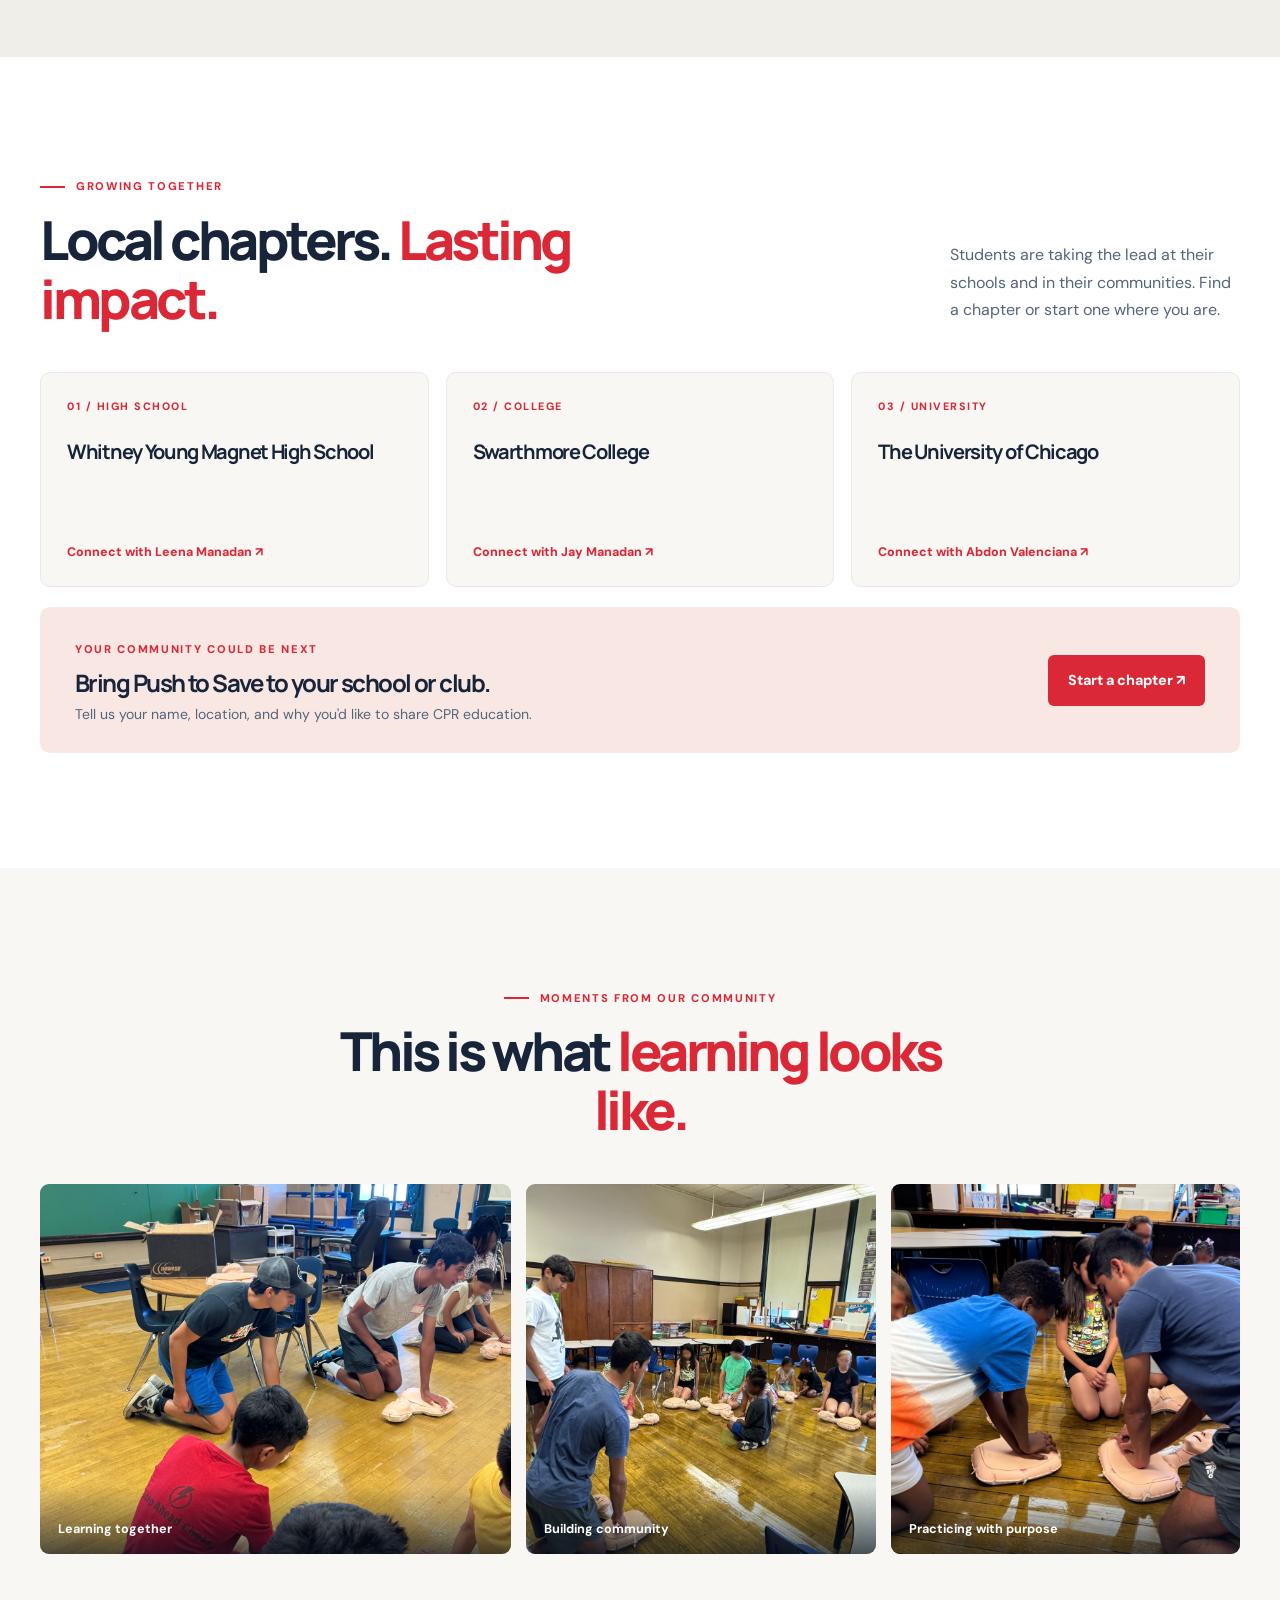
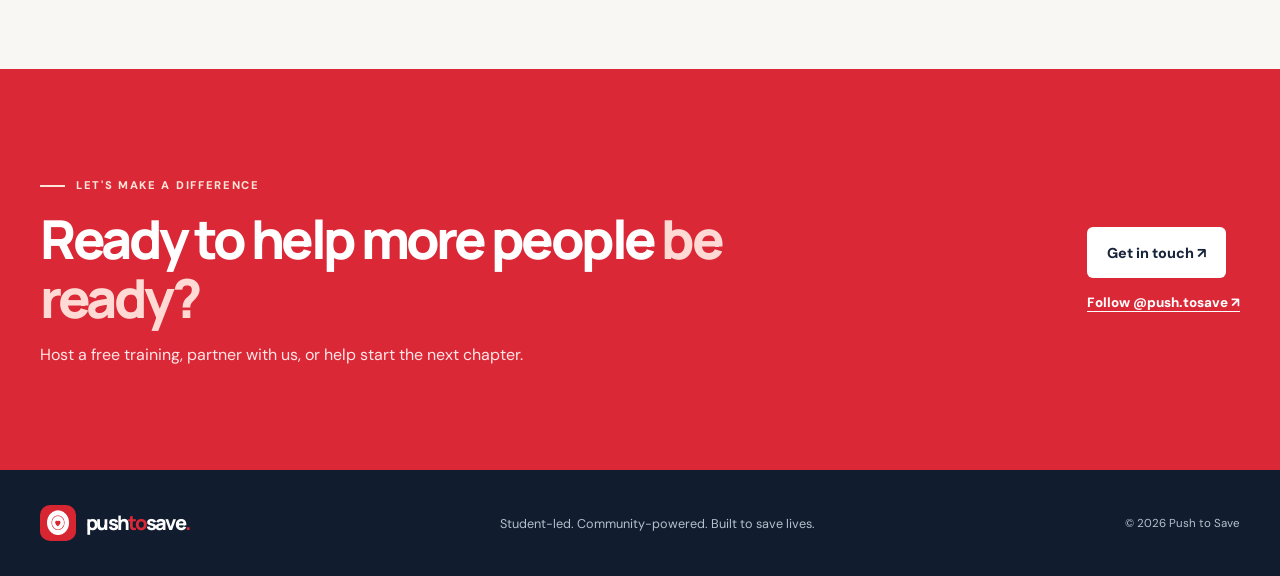
==== commit 74011de6: "Format index.html for review" ====
--- a/index.html
+++ b/index.html
@@ -1,52 +1,445 @@
 <!DOCTYPE html>
 <html lang="en">
-<head>
-  <meta charset="utf-8">
-  <meta name="viewport" content="width=device-width, initial-scale=1">
-  <meta name="theme-color" content="#17243a">
-  <meta name="description" content="Push to Save is a student-led initiative bringing free hands-only CPR education to schools and communities.">
-  <title>Push to Save | Two hands. One rhythm. A second chance.</title>
-  <link rel="icon" type="image/png" href="./Push%20To%20Save%20.png">
-  <link rel="preconnect" href="https://fonts.googleapis.com">
-  <link rel="preconnect" href="https://fonts.gstatic.com" crossorigin>
-  <link href="https://fonts.googleapis.com/css2?family=DM+Sans:wght@400;500;600;700&family=Manrope:wght@400;500;600;700;800&display=swap" rel="stylesheet">
-  <link rel="stylesheet" href="./styles.css">
-  <script src="./script.js" defer></script>
-</head>
-<body>
-  <a class="skip-link" href="#main">Skip to content</a>
-  <div class="announcement"><div class="container announcement-inner"><span><span class="announcement-dot" aria-hidden="true"></span> Free, student-led hands-only CPR education</span><a href="mailto:jmanada1@swarthmore.edu?subject=Push%20to%20Save%20training%20request">Bring training to your community ↗</a></div></div>
-  <header class="site-header"><div class="container header-inner">
-    <a class="brand" href="#top" aria-label="Push to Save, back to top"><img src="./Push%20To%20Save%20.png" width="42" height="42" alt=""><span>push<span class="brand-accent">to</span>save<span class="brand-period">.</span></span></a>
-    <button class="menu-toggle" type="button" aria-expanded="false" aria-controls="primary-nav" aria-label="Open menu"><span></span><span></span><span></span></button>
-    <nav id="primary-nav" class="primary-nav" aria-label="Primary navigation"><a href="#mission">Our mission</a><a href="#why-cpr">Why CPR</a><a href="#chapters">Chapters</a><a href="#community">Community</a><a class="nav-cta" href="#contact">Get in touch ↗</a></nav>
-  </div></header>
-
-  <main id="main">
-    <section class="hero" id="top" aria-labelledby="hero-title"><div class="container hero-grid">
-      <div class="hero-copy"><span class="eyebrow"><span class="eyebrow-line" aria-hidden="true"></span> A student-led movement for lifesaving skills</span><h1 id="hero-title">Two hands.<br>One rhythm.<br><em>A second chance.</em></h1><p class="hero-lead">When someone’s heart stops, what happens next matters. We bring free, hands-only CPR education to schools and communities so more people feel ready to act.</p><div class="hero-actions"><a class="button button-red" href="mailto:jmanada1@swarthmore.edu?subject=Push%20to%20Save%20training%20request">Request a free session <span aria-hidden="true">↗</span></a><a class="text-link" href="#mission">Discover our mission ↓</a></div><div class="hero-note"><span class="hero-note-icon" aria-hidden="true">♥</span> Simple skills. Stronger communities.</div></div>
-      <div class="hero-media"><div class="hero-image-wrap"><img src="./Jay%20Manadan%20Hands-Only%20CPR.png" alt="Jay Manadan guiding students through hands-only CPR practice" width="810" height="1079" fetchpriority="high"></div><div class="hero-sticker"><span aria-hidden="true">♥</span><strong>100–120</strong><span>compressions<br>per minute</span></div><span class="hero-photo-caption">Real people. Real practice. Real impact.</span></div>
-    </div><div class="hero-bottom" aria-hidden="true"><span>Learn it</span><span class="hero-bottom-pulse">╱╲_╱╲</span><span>Share it</span><span class="hero-bottom-pulse">╱╲_╱╲</span><span>Be ready</span></div></section>
-
-    <section class="impact-strip" aria-label="Push to Save at a glance"><div class="container impact-grid"><div><strong>330<span>+</span></strong><span>people trained in hands-only CPR</span></div><div><strong>03</strong><span>school and college chapters</span></div><div><strong>100<span>%</span></strong><span>free community training sessions</span></div></div></section>
-
-    <section class="section mission-section" id="mission" aria-labelledby="mission-title"><div class="container"><div class="section-heading centered"><span class="eyebrow"><span class="eyebrow-line" aria-hidden="true"></span> What we're here to do</span><h2 id="mission-title">Confidence begins <em>with practice.</em></h2><p>Push to Save makes hands-only CPR education approachable, practical, and available to the people who need it.</p></div><div class="offer-grid">
-      <article class="offer-card"><span class="offer-icon" aria-hidden="true">01</span><h3>Learn the skill</h3><p>Free, hands-on sessions help participants understand the basics and practice with guidance.</p></article>
-      <article class="offer-card"><span class="offer-icon" aria-hidden="true">02</span><h3>Bring it to your community</h3><p>We work with schools, community centers, and local organizations to reach more neighbors.</p></article>
-      <article class="offer-card"><span class="offer-icon" aria-hidden="true">03</span><h3>Keep it growing</h3><p>Student chapters and partnerships help the knowledge travel beyond a single event.</p></article>
-    </div></div></section>
-
-    <section class="section why-section" id="why-cpr" aria-labelledby="why-title"><div class="container why-layout"><div class="why-intro"><span class="eyebrow eyebrow-light"><span class="eyebrow-line" aria-hidden="true"></span> Why it matters</span><h2 id="why-title">When seconds count, <em>action matters.</em></h2><p>Immediate CPR from someone nearby can double or triple a person's chance of survival after cardiac arrest. Learning what to do gives more people the confidence to respond.</p><a class="button button-white" href="https://cpr.heart.org/en/cpr-courses-and-kits/hands-only-cpr" target="_blank" rel="noopener noreferrer">Learn hands-only CPR ↗</a></div><div class="why-stats"><div class="why-stat"><strong>350,000<span>+</span></strong><span>out-of-hospital cardiac arrests happen in the U.S. each year</span></div><div class="why-stat"><strong>90<span>%</span></strong><span>of people who experience one do not survive</span></div><div class="why-stat"><strong>2–3<span>×</span></strong><span>greater chance of survival with immediate CPR</span></div><div class="why-stat"><strong>100–120</strong><span>compressions per minute is the recommended pace</span></div></div><p class="source-note">National CPR facts: <a href="https://newsroom.heart.org/facts/cpr-cardiopulmonary-resuscitation-and-updated-guidelines-2025" target="_blank" rel="noopener noreferrer">American Heart Association, 2025 ↗</a></p></div></section>
-
-    <section class="section about-section" id="about" aria-labelledby="about-title"><div class="container about-grid"><div class="about-media"><img src="./Jay%20Manadan%20Teaching%20CPR.png" alt="Jay Manadan teaching a hands-only CPR session" width="810" height="1079" loading="lazy" decoding="async"><div class="image-label">Every learner is a potential lifesaver.</div></div><div class="about-copy"><span class="eyebrow"><span class="eyebrow-line" aria-hidden="true"></span> About Push to Save</span><h2 id="about-title">A community that <em>shows up.</em></h2><p>Push to Save is a student-led initiative to make lifesaving CPR skills more accessible. We focus on hands-on learning, outreach in multiple languages, and partnerships with local health advocates and first responders.</p><p>Our goal is simple: help more people feel prepared to act for a friend, family member, or stranger.</p><a class="text-link text-link-red" href="#chapters">Meet our chapters ↗</a></div></div></section>
-
-    <section class="section chapters-section" id="chapters" aria-labelledby="chapters-title"><div class="container"><div class="section-heading chapters-heading"><div><span class="eyebrow"><span class="eyebrow-line" aria-hidden="true"></span> Growing together</span><h2 id="chapters-title">Local chapters. <em>Lasting impact.</em></h2></div><p>Students are taking the lead at their schools and in their communities. Find a chapter or start one where you are.</p></div><div class="chapters-grid"><article class="chapter-card"><span class="chapter-number">01 / High school</span><h3>Whitney Young Magnet High School</h3><a href="mailto:lmanadan@cps.edu?subject=Push%20to%20Save%20chapter">Connect with Leena Manadan ↗</a></article><article class="chapter-card"><span class="chapter-number">02 / College</span><h3>Swarthmore College</h3><a href="mailto:jmanada1@swarthmore.edu?subject=Push%20to%20Save%20chapter">Connect with Jay Manadan ↗</a></article><article class="chapter-card"><span class="chapter-number">03 / University</span><h3>The University of Chicago</h3><a href="mailto:abdonv@uchicago.edu?subject=Push%20to%20Save%20chapter">Connect with Abdon Valenciana ↗</a></article></div><div class="start-chapter"><div><span class="eyebrow">Your community could be next</span><h3>Bring Push to Save to your school or club.</h3><p>Tell us your name, location, and why you'd like to share CPR education.</p></div><a class="button button-red" href="mailto:jmanada1@swarthmore.edu?subject=Start%20a%20Push%20to%20Save%20chapter">Start a chapter ↗</a></div></div></section>
-
-    <section class="section community-section" id="community" aria-labelledby="community-title"><div class="container"><div class="section-heading centered"><span class="eyebrow"><span class="eyebrow-line" aria-hidden="true"></span> Moments from our community</span><h2 id="community-title">This is what <em>learning looks like.</em></h2></div><div class="photo-grid"><figure class="photo-wide"><img src="./Abdon%20Valenciana%20and%20Jay%20Manadan.jpg" alt="Abdon Valenciana and Jay Manadan at a Push to Save training" loading="lazy" decoding="async"><figcaption>Learning together</figcaption></figure><figure><img src="./Vinay%20Patel%20and%20Jay%20Manadan.png" alt="Vinay Patel and Jay Manadan at a Push to Save event" loading="lazy" decoding="async"><figcaption>Building community</figcaption></figure><figure><img src="./Jay%20Manadan%20CPR.png" alt="Jay Manadan demonstrating CPR" loading="lazy" decoding="async"><figcaption>Practicing with purpose</figcaption></figure></div></div></section>
-
-    <section class="contact-section" id="contact" aria-labelledby="contact-title"><div class="container contact-inner"><div><span class="eyebrow eyebrow-light"><span class="eyebrow-line" aria-hidden="true"></span> Let's make a difference</span><h2 id="contact-title">Ready to help more people <em>be ready?</em></h2><p>Host a free training, partner with us, or help start the next chapter.</p></div><div class="contact-actions"><a class="button button-white" href="mailto:jmanada1@swarthmore.edu?subject=Hello%20Push%20to%20Save">Get in touch ↗</a><a href="https://www.instagram.com/push.tosave/" target="_blank" rel="noopener noreferrer">Follow @push.tosave ↗</a></div></div></section>
-  </main>
-  <footer class="site-footer"><div class="container footer-inner"><a class="brand footer-brand" href="#top"><img src="./Push%20To%20Save%20.png" width="36" height="36" alt=""><span>push<span class="brand-accent">to</span>save<span class="brand-period">.</span></span></a><p>Student-led. Community-powered. Built to save lives.</p><span>© 2026 Push to Save</span></div></footer>
-</body>
+  <head>
+    <meta charset="utf-8">
+    <meta name="viewport" content="width=device-width, initial-scale=1">
+    <meta name="theme-color" content="#17243a">
+    <meta
+      name="description"
+      content="Push to Save is a student-led initiative bringing free hands-only CPR education to schools and communities.">
+    <title>Push to Save | Two hands. One rhythm. A second chance.</title>
+    <link rel="icon" type="image/png" href="./Push%20To%20Save%20.png">
+    <link rel="preconnect" href="https://fonts.googleapis.com">
+    <link rel="preconnect" href="https://fonts.gstatic.com" crossorigin>
+    <link
+      href="https://fonts.googleapis.com/css2?family=DM+Sans:wght@400;500;600;700&family=Manrope:wght@400;500;600;700;800&display=swap"
+      rel="stylesheet">
+    <link rel="stylesheet" href="./styles.css">
+    <script src="./script.js" defer></script>
+  </head>
+  <body>
+    <a class="skip-link" href="#main">Skip to content</a>
+    <div class="announcement">
+      <div class="container announcement-inner">
+        <span
+          ><span class="announcement-dot" aria-hidden="true"></span> Free,
+          student-led hands-only CPR education</span
+        ><a
+          href="mailto:jmanada1@swarthmore.edu?subject=Push%20to%20Save%20training%20request"
+          >Bring training to your community ↗</a
+        >
+      </div>
+    </div>
+    <header class="site-header">
+      <div class="container header-inner">
+        <a class="brand" href="#top" aria-label="Push to Save, back to top"
+          ><img
+            src="./Push%20To%20Save%20.png"
+            width="42"
+            height="42"
+            alt=""><span
+            >push<span class="brand-accent">to</span>save<span
+              class="brand-period"
+              >.</span
+            ></span
+          ></a
+        >
+        <button
+          class="menu-toggle"
+          type="button"
+          aria-expanded="false"
+          aria-controls="primary-nav"
+          aria-label="Open menu"
+        >
+          <span></span><span></span><span></span>
+        </button>
+        <nav
+          id="primary-nav"
+          class="primary-nav"
+          aria-label="Primary navigation"
+        >
+          <a href="#mission">Our mission</a><a href="#why-cpr">Why CPR</a
+          ><a href="#chapters">Chapters</a><a href="#community">Community</a
+          ><a class="nav-cta" href="#contact">Get in touch ↗</a>
+        </nav>
+      </div>
+    </header>
+
+    <main id="main">
+      <section class="hero" id="top" aria-labelledby="hero-title">
+        <div class="container hero-grid">
+          <div class="hero-copy">
+            <span class="eyebrow"
+              ><span class="eyebrow-line" aria-hidden="true"></span> A
+              student-led movement for lifesaving skills</span
+            >
+            <h1 id="hero-title">
+              Two hands.<br>One rhythm.<br><em>A second chance.</em>
+            </h1>
+            <p class="hero-lead">
+              When someone’s heart stops, what happens next matters. We bring
+              free, hands-only CPR education to schools and communities so more
+              people feel ready to act.
+            </p>
+            <div class="hero-actions">
+              <a
+                class="button button-red"
+                href="mailto:jmanada1@swarthmore.edu?subject=Push%20to%20Save%20training%20request"
+                >Request a free session <span aria-hidden="true">↗</span></a
+              ><a class="text-link" href="#mission">Discover our mission ↓</a>
+            </div>
+            <div class="hero-note">
+              <span class="hero-note-icon" aria-hidden="true">♥</span> Simple
+              skills. Stronger communities.
+            </div>
+          </div>
+          <div class="hero-media">
+            <div class="hero-image-wrap">
+              <img
+                src="./Jay%20Manadan%20Hands-Only%20CPR.png"
+                alt="Jay Manadan guiding students through hands-only CPR practice"
+                width="810"
+                height="1079"
+                fetchpriority="high">
+            </div>
+            <div class="hero-sticker">
+              <span aria-hidden="true">♥</span><strong>100–120</strong
+              ><span>compressions<br>per minute</span>
+            </div>
+            <span class="hero-photo-caption"
+              >Real people. Real practice. Real impact.</span
+            >
+          </div>
+        </div>
+        <div class="hero-bottom" aria-hidden="true">
+          <span>Learn it</span><span class="hero-bottom-pulse">╱╲_╱╲</span
+          ><span>Share it</span><span class="hero-bottom-pulse">╱╲_╱╲</span
+          ><span>Be ready</span>
+        </div>
+      </section>
+
+      <section class="impact-strip" aria-label="Push to Save at a glance">
+        <div class="container impact-grid">
+          <div>
+            <strong>330<span>+</span></strong
+            ><span>people trained in hands-only CPR</span>
+          </div>
+          <div><strong>03</strong><span>school and college chapters</span></div>
+          <div>
+            <strong>100<span>%</span></strong
+            ><span>free community training sessions</span>
+          </div>
+        </div>
+      </section>
+
+      <section
+        class="section mission-section"
+        id="mission"
+        aria-labelledby="mission-title"
+      >
+        <div class="container">
+          <div class="section-heading centered">
+            <span class="eyebrow"
+              ><span class="eyebrow-line" aria-hidden="true"></span> What we're
+              here to do</span
+            >
+            <h2 id="mission-title">
+              Confidence begins <em>with practice.</em>
+            </h2>
+            <p>
+              Push to Save makes hands-only CPR education approachable,
+              practical, and available to the people who need it.
+            </p>
+          </div>
+          <div class="offer-grid">
+            <article class="offer-card">
+              <span class="offer-icon" aria-hidden="true">01</span>
+              <h3>Learn the skill</h3>
+              <p>
+                Free, hands-on sessions help participants understand the basics
+                and practice with guidance.
+              </p>
+            </article>
+            <article class="offer-card">
+              <span class="offer-icon" aria-hidden="true">02</span>
+              <h3>Bring it to your community</h3>
+              <p>
+                We work with schools, community centers, and local organizations
+                to reach more neighbors.
+              </p>
+            </article>
+            <article class="offer-card">
+              <span class="offer-icon" aria-hidden="true">03</span>
+              <h3>Keep it growing</h3>
+              <p>
+                Student chapters and partnerships help the knowledge travel
+                beyond a single event.
+              </p>
+            </article>
+          </div>
+        </div>
+      </section>
+
+      <section
+        class="section why-section"
+        id="why-cpr"
+        aria-labelledby="why-title"
+      >
+        <div class="container why-layout">
+          <div class="why-intro">
+            <span class="eyebrow eyebrow-light"
+              ><span class="eyebrow-line" aria-hidden="true"></span> Why it
+              matters</span
+            >
+            <h2 id="why-title">When seconds count, <em>action matters.</em></h2>
+            <p>
+              Immediate CPR from someone nearby can double or triple a person's
+              chance of survival after cardiac arrest. Learning what to do gives
+              more people the confidence to respond.
+            </p>
+            <a
+              class="button button-white"
+              href="https://cpr.heart.org/en/cpr-courses-and-kits/hands-only-cpr"
+              target="_blank"
+              rel="noopener noreferrer"
+              >Learn hands-only CPR ↗</a
+            >
+          </div>
+          <div class="why-stats">
+            <div class="why-stat">
+              <strong>350,000<span>+</span></strong
+              ><span
+                >out-of-hospital cardiac arrests happen in the U.S. each
+                year</span
+              >
+            </div>
+            <div class="why-stat">
+              <strong>90<span>%</span></strong
+              ><span>of people who experience one do not survive</span>
+            </div>
+            <div class="why-stat">
+              <strong>2–3<span>×</span></strong
+              ><span>greater chance of survival with immediate CPR</span>
+            </div>
+            <div class="why-stat">
+              <strong>100–120</strong
+              ><span>compressions per minute is the recommended pace</span>
+            </div>
+          </div>
+          <p class="source-note">
+            National CPR facts:
+            <a
+              href="https://newsroom.heart.org/facts/cpr-cardiopulmonary-resuscitation-and-updated-guidelines-2025"
+              target="_blank"
+              rel="noopener noreferrer"
+              >American Heart Association, 2025 ↗</a
+            >
+          </p>
+        </div>
+      </section>
+
+      <section
+        class="section about-section"
+        id="about"
+        aria-labelledby="about-title"
+      >
+        <div class="container about-grid">
+          <div class="about-media">
+            <img
+              src="./Jay%20Manadan%20Teaching%20CPR.png"
+              alt="Jay Manadan teaching a hands-only CPR session"
+              width="810"
+              height="1079"
+              loading="lazy"
+              decoding="async">
+            <div class="image-label">
+              Every learner is a potential lifesaver.
+            </div>
+          </div>
+          <div class="about-copy">
+            <span class="eyebrow"
+              ><span class="eyebrow-line" aria-hidden="true"></span> About Push
+              to Save</span
+            >
+            <h2 id="about-title">A community that <em>shows up.</em></h2>
+            <p>
+              Push to Save is a student-led initiative to make lifesaving CPR
+              skills more accessible. We focus on hands-on learning, outreach in
+              multiple languages, and partnerships with local health advocates
+              and first responders.
+            </p>
+            <p>
+              Our goal is simple: help more people feel prepared to act for a
+              friend, family member, or stranger.
+            </p>
+            <a class="text-link text-link-red" href="#chapters"
+              >Meet our chapters ↗</a
+            >
+          </div>
+        </div>
+      </section>
+
+      <section
+        class="section chapters-section"
+        id="chapters"
+        aria-labelledby="chapters-title"
+      >
+        <div class="container">
+          <div class="section-heading chapters-heading">
+            <div>
+              <span class="eyebrow"
+                ><span class="eyebrow-line" aria-hidden="true"></span> Growing
+                together</span
+              >
+              <h2 id="chapters-title">
+                Local chapters. <em>Lasting impact.</em>
+              </h2>
+            </div>
+            <p>
+              Students are taking the lead at their schools and in their
+              communities. Find a chapter or start one where you are.
+            </p>
+          </div>
+          <div class="chapters-grid">
+            <article class="chapter-card">
+              <span class="chapter-number">01 / High school</span>
+              <h3>Whitney Young Magnet High School</h3>
+              <a
+                href="mailto:lmanadan@cps.edu?subject=Push%20to%20Save%20chapter"
+                >Connect with Leena Manadan ↗</a
+              >
+            </article>
+            <article class="chapter-card">
+              <span class="chapter-number">02 / College</span>
+              <h3>Swarthmore College</h3>
+              <a
+                href="mailto:jmanada1@swarthmore.edu?subject=Push%20to%20Save%20chapter"
+                >Connect with Jay Manadan ↗</a
+              >
+            </article>
+            <article class="chapter-card">
+              <span class="chapter-number">03 / University</span>
+              <h3>The University of Chicago</h3>
+              <a
+                href="mailto:abdonv@uchicago.edu?subject=Push%20to%20Save%20chapter"
+                >Connect with Abdon Valenciana ↗</a
+              >
+            </article>
+          </div>
+          <div class="start-chapter">
+            <div>
+              <span class="eyebrow">Your community could be next</span>
+              <h3>Bring Push to Save to your school or club.</h3>
+              <p>
+                Tell us your name, location, and why you'd like to share CPR
+                education.
+              </p>
+            </div>
+            <a
+              class="button button-red"
+              href="mailto:jmanada1@swarthmore.edu?subject=Start%20a%20Push%20to%20Save%20chapter"
+              >Start a chapter ↗</a
+            >
+          </div>
+        </div>
+      </section>
+
+      <section
+        class="section community-section"
+        id="community"
+        aria-labelledby="community-title"
+      >
+        <div class="container">
+          <div class="section-heading centered">
+            <span class="eyebrow"
+              ><span class="eyebrow-line" aria-hidden="true"></span> Moments
+              from our community</span
+            >
+            <h2 id="community-title">
+              This is what <em>learning looks like.</em>
+            </h2>
+          </div>
+          <div class="photo-grid">
+            <figure class="photo-wide">
+              <img
+                src="./Abdon%20Valenciana%20and%20Jay%20Manadan.jpg"
+                alt="Abdon Valenciana and Jay Manadan at a Push to Save training"
+                loading="lazy"
+                decoding="async">
+              <figcaption>Learning together</figcaption>
+            </figure>
+            <figure>
+              <img
+                src="./Vinay%20Patel%20and%20Jay%20Manadan.png"
+                alt="Vinay Patel and Jay Manadan at a Push to Save event"
+                loading="lazy"
+                decoding="async">
+              <figcaption>Building community</figcaption>
+            </figure>
+            <figure>
+              <img
+                src="./Jay%20Manadan%20CPR.png"
+                alt="Jay Manadan demonstrating CPR"
+                loading="lazy"
+                decoding="async">
+              <figcaption>Practicing with purpose</figcaption>
+            </figure>
+          </div>
+        </div>
+      </section>
+
+      <section
+        class="contact-section"
+        id="contact"
+        aria-labelledby="contact-title"
+      >
+        <div class="container contact-inner">
+          <div>
+            <span class="eyebrow eyebrow-light"
+              ><span class="eyebrow-line" aria-hidden="true"></span> Let's make
+              a difference</span
+            >
+            <h2 id="contact-title">
+              Ready to help more people <em>be ready?</em>
+            </h2>
+            <p>
+              Host a free training, partner with us, or help start the next
+              chapter.
+            </p>
+          </div>
+          <div class="contact-actions">
+            <a
+              class="button button-white"
+              href="mailto:jmanada1@swarthmore.edu?subject=Hello%20Push%20to%20Save"
+              >Get in touch ↗</a
+            ><a
+              href="https://www.instagram.com/push.tosave/"
+              target="_blank"
+              rel="noopener noreferrer"
+              >Follow @push.tosave ↗</a
+            >
+          </div>
+        </div>
+      </section>
+    </main>
+    <footer class="site-footer">
+      <div class="container footer-inner">
+        <a class="brand footer-brand" href="#top"
+          ><img
+            src="./Push%20To%20Save%20.png"
+            width="36"
+            height="36"
+            alt=""><span
+            >push<span class="brand-accent">to</span>save<span
+              class="brand-period"
+              >.</span
+            ></span
+          ></a
+        >
+        <p>Student-led. Community-powered. Built to save lives.</p>
+        <span>© 2026 Push to Save</span>
+      </div>
+    </footer>
+  </body>
 </html>
 
--- a/styles.css
+++ b/styles.css
@@ -0,0 +1,19 @@
+:root{--ink:#17243a;--ink-soft:#56647a;--red:#da2837;--red-dark:#b91e2a;--paper:#f8f7f3;--cream:#f0eee8;--line:#dddeda;--mint:#d7efea;--teal:#5fc6b5;--shadow:0 18px 50px rgba(23,36,58,.12)}
+*,*::before,*::after{box-sizing:border-box}html{scroll-behavior:smooth}body{margin:0;background:var(--paper);color:var(--ink);font-family:"DM Sans",Arial,sans-serif;-webkit-font-smoothing:antialiased}img{display:block;max-width:100%}a{color:inherit}button{font:inherit}::selection{background:#e9a6aa;color:var(--ink)}:focus-visible{outline:3px solid var(--teal);outline-offset:4px}.container{width:min(100% - 48px,1200px);margin-inline:auto}.skip-link{position:absolute;top:-60px;left:16px;background:var(--ink);color:#fff;padding:12px 16px;z-index:100}.skip-link:focus{top:12px}
+.announcement{background:var(--ink);color:#e7edf2;font-size:.75rem;font-weight:700;letter-spacing:.025em}.announcement-inner{min-height:38px;display:flex;align-items:center;justify-content:space-between;gap:16px}.announcement-inner>span{display:flex;align-items:center;gap:9px}.announcement-dot{width:7px;height:7px;border-radius:50%;background:var(--teal);box-shadow:0 0 0 4px rgba(95,198,181,.15)}.announcement a{text-decoration:none;color:#fff}.announcement a:hover{text-decoration:underline}
+.site-header{position:sticky;top:0;z-index:50;background:rgba(248,247,243,.96);border-bottom:1px solid rgba(23,36,58,.09);backdrop-filter:blur(16px)}.header-inner{min-height:76px;display:flex;align-items:center;justify-content:space-between;gap:28px}.brand{display:inline-flex;align-items:center;gap:10px;text-decoration:none;white-space:nowrap;font-family:Manrope,Arial,sans-serif;font-weight:800;font-size:1.42rem;letter-spacing:-.085em;line-height:1}.brand img{border-radius:10px}.brand-accent,.brand-period{color:var(--red)}.primary-nav{display:flex;align-items:center;gap:clamp(13px,2.4vw,32px)}.primary-nav>a{text-decoration:none;font-size:.83rem;font-weight:700;color:#38465c;white-space:nowrap;transition:color .2s}.primary-nav>a:hover{color:var(--red)}.primary-nav .nav-cta{padding:12px 17px;background:var(--ink);color:#fff;border-radius:6px}.primary-nav .nav-cta:hover{background:var(--red);color:#fff}.menu-toggle{display:none;border:0;background:transparent;padding:12px;cursor:pointer}.menu-toggle span{display:block;width:22px;height:2px;background:var(--ink);margin:5px 0;transition:transform .2s,opacity .2s}section[id]{scroll-margin-top:90px}
+.hero{position:relative;overflow:hidden;background:var(--paper)}.hero-grid{display:grid;grid-template-columns:1.08fr .92fr;gap:clamp(28px,5vw,72px);align-items:center;padding-block:clamp(50px,7vw,100px) clamp(62px,7vw,96px)}.eyebrow{display:inline-flex;align-items:center;gap:11px;color:var(--red);text-transform:uppercase;letter-spacing:.15em;font-size:.7rem;font-weight:800;line-height:1.4}.eyebrow-line{display:inline-block;flex:none;width:25px;height:2px;background:currentColor}.eyebrow-light{color:var(--teal)}h1,h2,h3,p{margin-top:0}h1,h2,h3{font-family:Manrope,Arial,sans-serif;letter-spacing:-.065em}h1{font-size:clamp(3rem,4.7vw,5.25rem);font-weight:800;line-height:1.04;margin:22px 0 23px}h1 em,h2 em{color:var(--red);font-style:normal}.hero-lead{max-width:545px;font-size:1.07rem;line-height:1.75;color:var(--ink-soft);margin-bottom:25px}.hero-actions{display:flex;align-items:center;flex-wrap:wrap;gap:18px 26px}.button{display:inline-flex;align-items:center;justify-content:center;gap:18px;text-decoration:none;white-space:nowrap;font-size:.9rem;font-weight:800;min-height:51px;padding:14px 20px;border-radius:6px;transition:transform .2s,background .2s,box-shadow .2s}.button:hover{transform:translateY(-2px);box-shadow:0 10px 24px rgba(23,36,58,.13)}.button-red{background:var(--red);color:#fff}.button-red:hover{background:var(--red-dark)}.button-white{background:#fff;color:var(--ink)}.button-white:hover{background:var(--mint)}.button span{font-size:1.05rem;font-weight:500}.text-link{font-size:.9rem;font-weight:800;text-decoration:none;border-bottom:1px solid currentColor;padding-bottom:3px}.text-link:hover{color:var(--red)}.text-link-red{color:var(--red)}.hero-note{display:flex;align-items:center;gap:9px;margin-top:34px;font-size:.78rem;color:var(--ink-soft);font-weight:700}.hero-note-icon{display:grid;place-items:center;width:24px;height:24px;border-radius:50%;background:#ffe5e4;color:var(--red);font-size:.75rem}
+.hero-media{position:relative;min-width:0;padding:16px 38px 16px 0}.hero-media::before{content:"";position:absolute;inset:0 22px 32px 35px;background:#eee8dc;border-radius:170px 170px 20px 20px;transform:rotate(4deg)}.hero-image-wrap{position:relative;overflow:hidden;height:clamp(430px,43vw,570px);border-radius:170px 170px 20px 20px;box-shadow:var(--shadow);background:#d4c9b4}.hero-image-wrap img{width:100%;height:100%;object-fit:cover;object-position:center 37%}.hero-sticker{position:absolute;right:-4px;bottom:62px;width:147px;height:147px;border-radius:50%;background:var(--red);color:#fff;display:flex;align-items:center;justify-content:center;flex-direction:column;text-align:center;box-shadow:0 10px 22px rgba(23,36,58,.2);transform:rotate(10deg);border:5px solid var(--paper)}.hero-sticker>span:first-child{font-size:1.35rem;line-height:1}.hero-sticker strong{font-family:Manrope,sans-serif;font-size:1.7rem;letter-spacing:-.06em;line-height:1.1}.hero-sticker>span:last-child{text-transform:uppercase;letter-spacing:.08em;font-size:.59rem;font-weight:800;line-height:1.35}.hero-photo-caption{position:absolute;left:17px;bottom:-13px;transform:rotate(-90deg);transform-origin:left center;font-size:.61rem;text-transform:uppercase;letter-spacing:.15em;font-weight:800;color:#6a7483}.hero-bottom{height:53px;background:var(--red);color:#fff;display:flex;align-items:center;justify-content:center;gap:clamp(22px,4vw,58px);font:800 .7rem Manrope,sans-serif;text-transform:uppercase;letter-spacing:.22em}.hero-bottom-pulse{font-size:1rem;letter-spacing:-.2em;font-weight:400;opacity:.7}
+.impact-strip{background:var(--ink);color:#fff}.impact-grid{display:grid;grid-template-columns:repeat(3,1fr)}.impact-grid>div{display:flex;align-items:center;gap:19px;padding:35px 30px;border-right:1px solid rgba(255,255,255,.15)}.impact-grid>div:first-child{padding-left:0}.impact-grid>div:last-child{border-right:0}.impact-grid strong{font:800 clamp(2.3rem,3.3vw,3.5rem)/1 Manrope,sans-serif;letter-spacing:-.08em;white-space:nowrap}.impact-grid strong span{color:var(--teal)}.impact-grid>div>span{max-width:155px;font-size:.77rem;line-height:1.45;color:#cbd5dc;font-weight:600}
+.section{padding-block:clamp(75px,9vw,132px)}.section-heading{margin-bottom:44px}.section-heading.centered{text-align:center;max-width:700px;margin-inline:auto}.section-heading h2,.about-copy h2,.why-intro h2,.contact-inner h2{font-size:clamp(2.4rem,4.2vw,4.5rem);line-height:1.1;font-weight:800;margin:15px 0}.section-heading p{max-width:610px;margin:0 auto;color:var(--ink-soft);line-height:1.7;font-size:1rem}.mission-section{background:#fff}.offer-grid{display:grid;grid-template-columns:repeat(3,1fr);gap:18px}.offer-card{background:var(--paper);border:1px solid #e7e8e3;border-radius:12px;padding:31px;min-height:260px;transition:transform .2s,box-shadow .2s}.offer-card:hover{transform:translateY(-4px);box-shadow:var(--shadow)}.offer-icon{display:grid;place-items:center;width:44px;height:44px;border-radius:50%;background:#fce5e5;color:var(--red);font:800 .75rem Manrope,sans-serif}.offer-card h3{font-size:1.29rem;letter-spacing:-.04em;margin:27px 0 11px}.offer-card p{color:var(--ink-soft);font-size:.9rem;line-height:1.65;margin-bottom:0}
+.why-section{background:var(--ink);color:#fff;position:relative;overflow:hidden}.why-section::after{content:"";position:absolute;right:-150px;top:-160px;width:450px;height:450px;border:1px solid rgba(95,198,181,.13);border-radius:50%;box-shadow:0 0 0 70px rgba(95,198,181,.035),0 0 0 140px rgba(95,198,181,.025);pointer-events:none}.why-layout{position:relative;z-index:1;display:grid;grid-template-columns:.85fr 1.15fr;gap:35px 85px}.why-intro h2 em{color:var(--teal)}.why-intro p{max-width:435px;color:#c5cfd9;font-size:1rem;line-height:1.75;margin-bottom:27px}.why-stats{display:grid;grid-template-columns:repeat(2,1fr);border-top:1px solid rgba(255,255,255,.2);border-left:1px solid rgba(255,255,255,.2)}.why-stat{min-height:166px;padding:25px;border-right:1px solid rgba(255,255,255,.2);border-bottom:1px solid rgba(255,255,255,.2)}.why-stat strong{display:block;color:var(--teal);font:800 clamp(2.2rem,3vw,3.5rem)/1.15 Manrope,sans-serif;letter-spacing:-.08em;margin-bottom:10px}.why-stat strong span{font-size:.7em}.why-stat>span{display:block;max-width:215px;color:#c5cfd9;font-size:.82rem;line-height:1.5}.source-note{grid-column:2;margin:0;color:#9ba9b7;font-size:.72rem}.source-note a{color:#dce4e8;text-underline-offset:3px}
+.about-section{background:var(--cream)}.about-grid{display:grid;grid-template-columns:.95fr 1.05fr;gap:clamp(45px,8vw,110px);align-items:center}.about-media{position:relative;padding-right:22px;padding-bottom:22px}.about-media::before{content:"";position:absolute;inset:28px 0 0 30px;background:var(--red);border-radius:8px}.about-media img{position:relative;width:100%;height:530px;object-fit:cover;object-position:center 40%;border-radius:8px}.image-label{position:absolute;bottom:45px;left:-22px;padding:15px 18px;background:#fff;color:var(--ink);font:800 .72rem Manrope,sans-serif;box-shadow:var(--shadow)}.about-copy h2{max-width:520px}.about-copy p{max-width:560px;font-size:1rem;line-height:1.75;color:var(--ink-soft);margin:0 0 18px}.about-copy .text-link{display:inline-block;margin-top:12px}
+.chapters-section{background:#fff}.chapters-heading{display:flex;align-items:end;justify-content:space-between;gap:35px}.chapters-heading h2{max-width:620px;margin-bottom:0}.chapters-heading p{max-width:290px;margin:0 0 5px}.chapters-grid{display:grid;grid-template-columns:repeat(3,1fr);gap:17px}.chapter-card{display:flex;flex-direction:column;min-height:215px;padding:26px;background:var(--paper);border:1px solid #e8e8e4;border-radius:10px}.chapter-number{font-size:.67rem;font-weight:800;color:var(--red);text-transform:uppercase;letter-spacing:.14em}.chapter-card h3{font-size:1.25rem;line-height:1.35;margin:25px 0 auto}.chapter-card a{color:var(--red);font-size:.78rem;font-weight:800;text-decoration:none;margin-top:20px}.chapter-card a:hover{text-decoration:underline}.start-chapter{margin-top:20px;background:#f8e7e3;border-radius:10px;padding:30px 35px;display:flex;align-items:center;justify-content:space-between;gap:24px}.start-chapter .eyebrow{color:var(--red)}.start-chapter h3{font-size:1.5rem;margin:8px 0 6px}.start-chapter p{color:var(--ink-soft);font-size:.88rem;margin:0}
+.community-section{background:var(--paper)}.photo-grid{display:grid;grid-template-columns:1.35fr 1fr 1fr;gap:15px}.photo-grid figure{position:relative;overflow:hidden;margin:0;height:370px;border-radius:9px;background:#e1ded8}.photo-grid img{width:100%;height:100%;object-fit:cover;transition:transform .4s}.photo-grid figure:hover img{transform:scale(1.04)}.photo-grid figcaption{position:absolute;bottom:0;left:0;right:0;padding:35px 18px 17px;background:linear-gradient(transparent,rgba(8,16,28,.7));color:#fff;font-size:.79rem;font-weight:700}.photo-grid .photo-wide img{object-position:center 30%}
+.contact-section{background:var(--red);color:#fff;padding-block:clamp(65px,8vw,105px)}.contact-inner{display:flex;align-items:center;justify-content:space-between;gap:45px}.contact-inner .eyebrow{color:#ffe4d9}.contact-inner h2{max-width:740px;margin-bottom:15px}.contact-inner h2 em{color:#ffd9d3}.contact-inner p{color:#ffe6e6;font-size:1rem;line-height:1.6;margin:0}.contact-actions{display:flex;flex:none;flex-direction:column;align-items:flex-start;gap:16px}.contact-actions>a:last-child{font-size:.84rem;font-weight:800;text-decoration:underline;text-underline-offset:4px}.site-footer{background:#111d2f;color:#fff;padding-block:35px}.footer-inner{display:flex;align-items:center;justify-content:space-between;gap:18px}.footer-brand{color:#fff;font-size:1.25rem}.footer-inner p{font-size:.79rem;color:#b4c1cc;margin:0}.footer-inner>span{font-size:.72rem;color:#b4c1cc}
+@media(max-width:1050px){h1{font-size:clamp(3.2rem,5.6vw,5rem)}.hero-grid{gap:32px}.hero-media{padding-right:18px}.hero-sticker{right:-14px}.impact-grid>div{padding-inline:18px}.why-layout{gap:35px 45px}}
+@media(max-width:800px){.container{width:min(100% - 36px,1200px)}.header-inner{min-height:68px}.menu-toggle{display:block;margin-left:auto}.primary-nav{display:none;position:absolute;top:100%;left:0;right:0;background:var(--paper);padding:14px 18px 20px;border-bottom:1px solid var(--line);box-shadow:0 15px 25px rgba(23,36,58,.08);flex-direction:column;align-items:stretch;gap:0}.primary-nav.is-open{display:flex}.primary-nav>a{padding:14px 8px;font-size:.97rem}.primary-nav .nav-cta{margin-top:8px;text-align:center}.menu-toggle[aria-expanded="true"] span:nth-child(1){transform:translateY(7px) rotate(45deg)}.menu-toggle[aria-expanded="true"] span:nth-child(2){opacity:0}.menu-toggle[aria-expanded="true"] span:nth-child(3){transform:translateY(-7px) rotate(-45deg)}.hero-grid{grid-template-columns:1fr;padding-block:58px 72px}.hero-copy{max-width:660px}.hero-media{width:min(100%,590px);margin-inline:auto;padding-right:30px}.hero-image-wrap{height:590px}.hero-sticker{right:0}.impact-grid>div{gap:10px;padding:27px 15px}.impact-grid strong{font-size:2.3rem}.impact-grid>div>span{font-size:.7rem}.offer-grid{gap:12px}.offer-card{padding:23px}.why-layout{grid-template-columns:1fr;gap:35px}.why-intro{max-width:640px}.source-note{grid-column:1}.about-grid{gap:48px}.about-media img{height:450px}.chapters-heading{align-items:start;flex-direction:column}.chapters-heading p{max-width:600px}.contact-inner{align-items:start;flex-direction:column}}
+@media(max-width:600px){.announcement-inner{justify-content:center;text-align:center}.announcement-inner>a{display:none}.brand{font-size:1.28rem}.brand img{width:36px;height:36px}.hero-grid{padding-block:49px 61px}.eyebrow{font-size:.63rem;letter-spacing:.12em}h1{font-size:clamp(2.74rem,10.5vw,4.3rem);white-space:normal;letter-spacing:-.075em;margin:18px 0}.hero-lead{font-size:.97rem;line-height:1.68}.hero-actions{align-items:stretch;gap:18px;flex-direction:column}.hero-actions .button{width:100%}.hero-actions .text-link{align-self:flex-start}.hero-note{margin-top:23px}.hero-media{padding:12px 22px 13px 0;width:100%}.hero-media::before{inset:0 7px 26px 26px}.hero-image-wrap{height:470px;border-radius:130px 130px 17px 17px}.hero-sticker{width:119px;height:119px;right:-5px;bottom:37px}.hero-sticker strong{font-size:1.35rem}.hero-sticker>span:last-child{font-size:.5rem}.hero-photo-caption{display:none}.hero-bottom{gap:17px;font-size:.54rem;letter-spacing:.14em}.hero-bottom-pulse{font-size:.8rem}.impact-grid{grid-template-columns:1fr}.impact-grid>div,.impact-grid>div:first-child{padding:21px 0;border-right:0;border-bottom:1px solid rgba(255,255,255,.15)}.impact-grid>div:last-child{border-bottom:0}.impact-grid strong{width:128px;font-size:2.55rem}.impact-grid>div>span{font-size:.79rem;max-width:none}.section{padding-block:70px}.section-heading{margin-bottom:32px}.section-heading h2,.about-copy h2,.why-intro h2,.contact-inner h2{font-size:clamp(2.28rem,9vw,3.3rem)}.offer-grid,.chapters-grid,.photo-grid{grid-template-columns:1fr}.offer-card{min-height:auto;padding:25px}.offer-card h3{margin-top:19px}.why-stats{grid-template-columns:1fr 1fr}.why-stat{min-height:166px;padding:19px 14px}.why-stat strong{font-size:clamp(1.7rem,7vw,2.5rem)}.why-stat>span{font-size:.74rem}.about-grid{grid-template-columns:1fr}.about-media{max-width:500px;margin-inline:auto}.about-media img{height:430px}.image-label{left:-8px}.chapter-card{min-height:180px}.chapter-card h3{font-size:1.3rem;margin-top:17px}.start-chapter{align-items:stretch;flex-direction:column;padding:27px}.start-chapter .button{width:100%}.photo-grid{gap:12px}.photo-grid figure{height:310px}.photo-grid .photo-wide{height:380px}.contact-actions{width:100%}.contact-actions .button{width:100%}.footer-inner{align-items:flex-start;flex-direction:column}.footer-inner p{line-height:1.5}}
+@media(max-width:380px){.container{width:min(100% - 30px,1200px)}h1{font-size:2.55rem}.hero-image-wrap{height:405px}.hero-bottom{gap:11px}.hero-bottom-pulse{display:none}.why-stat{min-height:180px}.why-stat strong{font-size:1.63rem}}
+@media(prefers-reduced-motion:reduce){html{scroll-behavior:auto}*,*::before,*::after{transition-duration:.01ms!important;animation-duration:.01ms!important}}
+
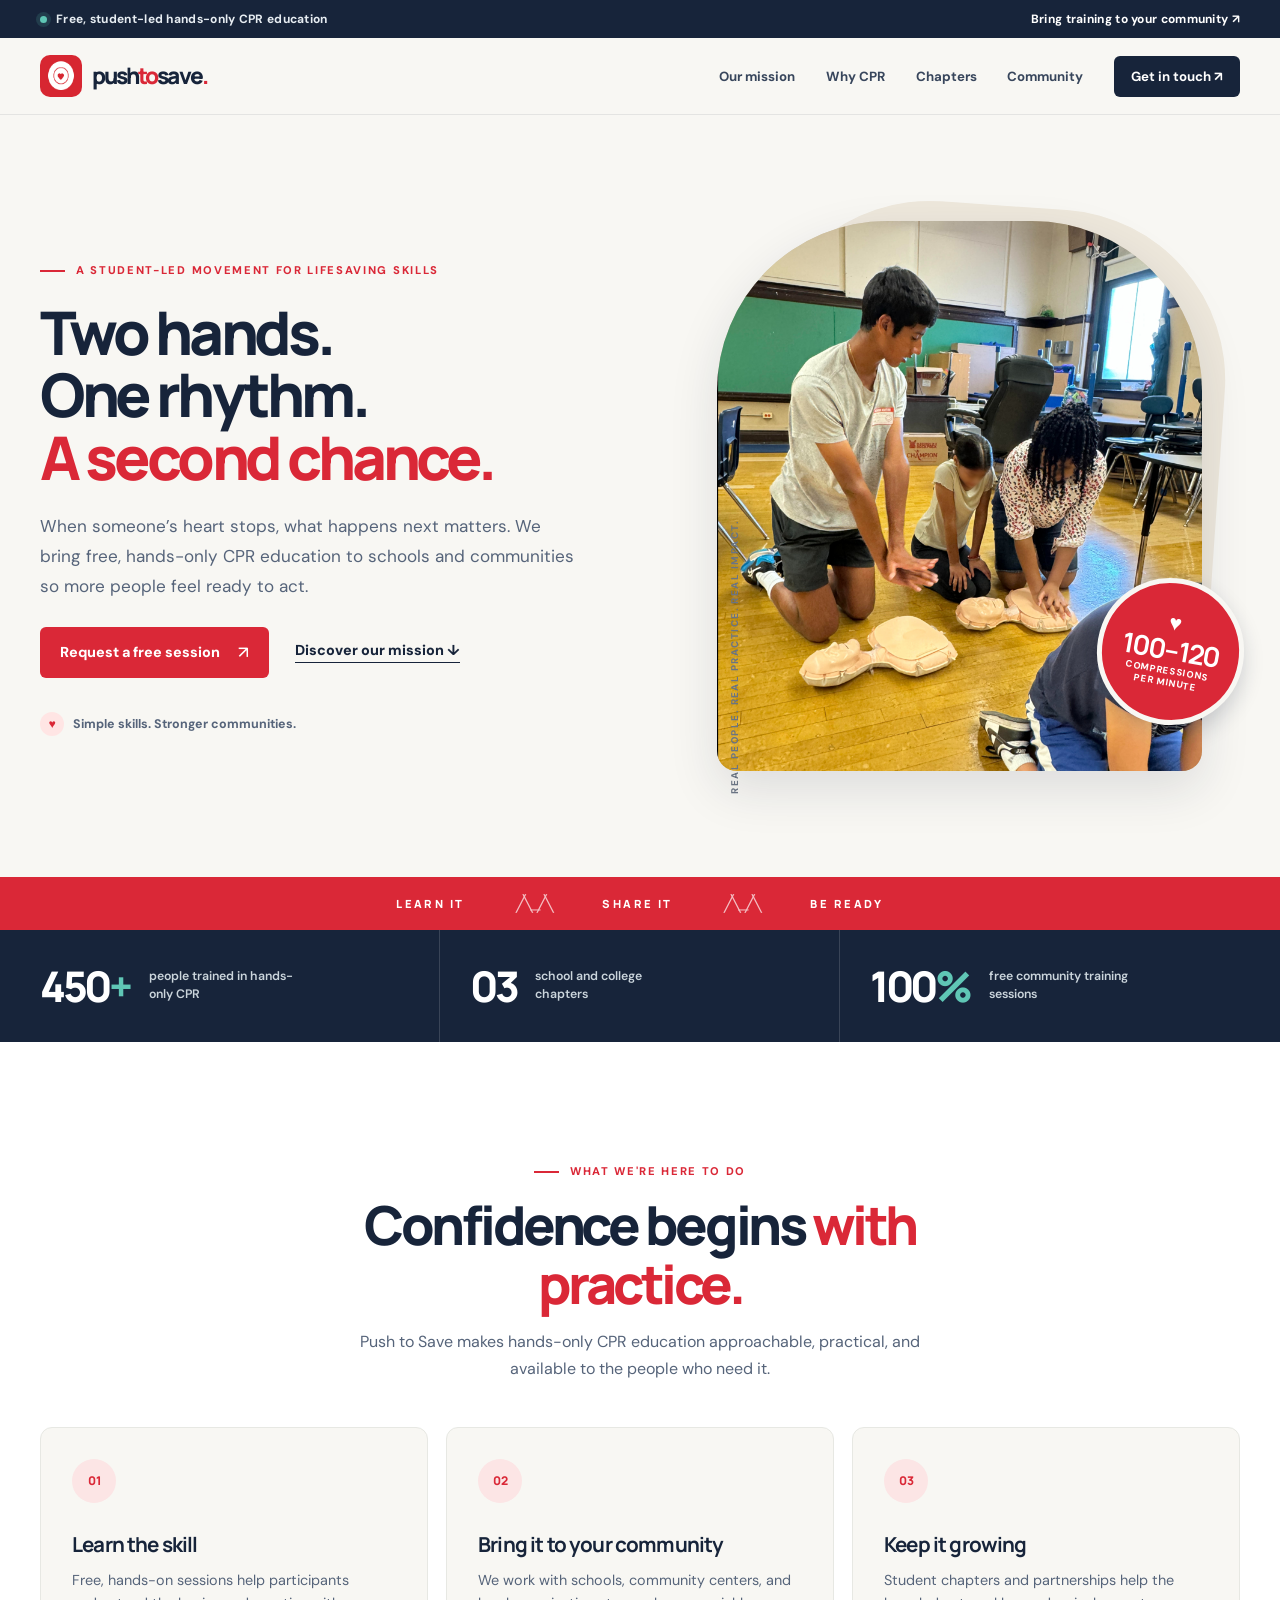
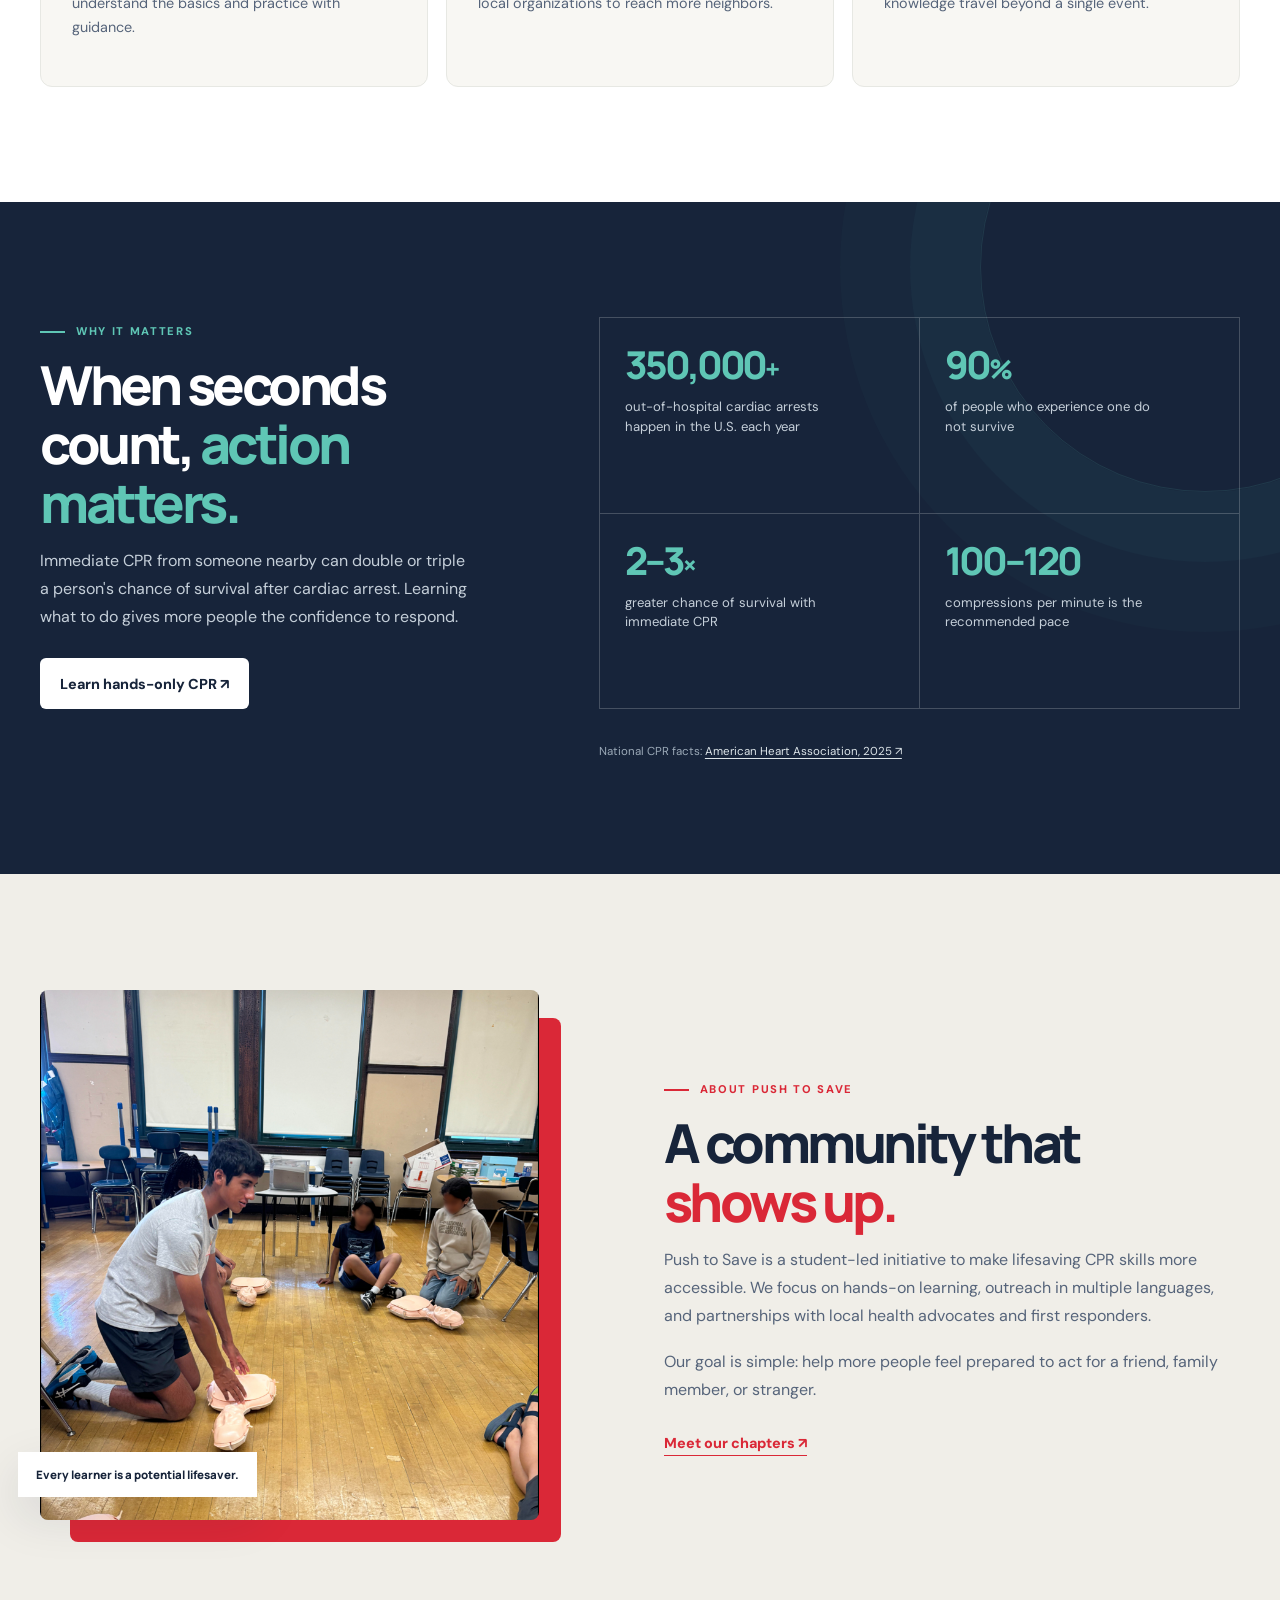
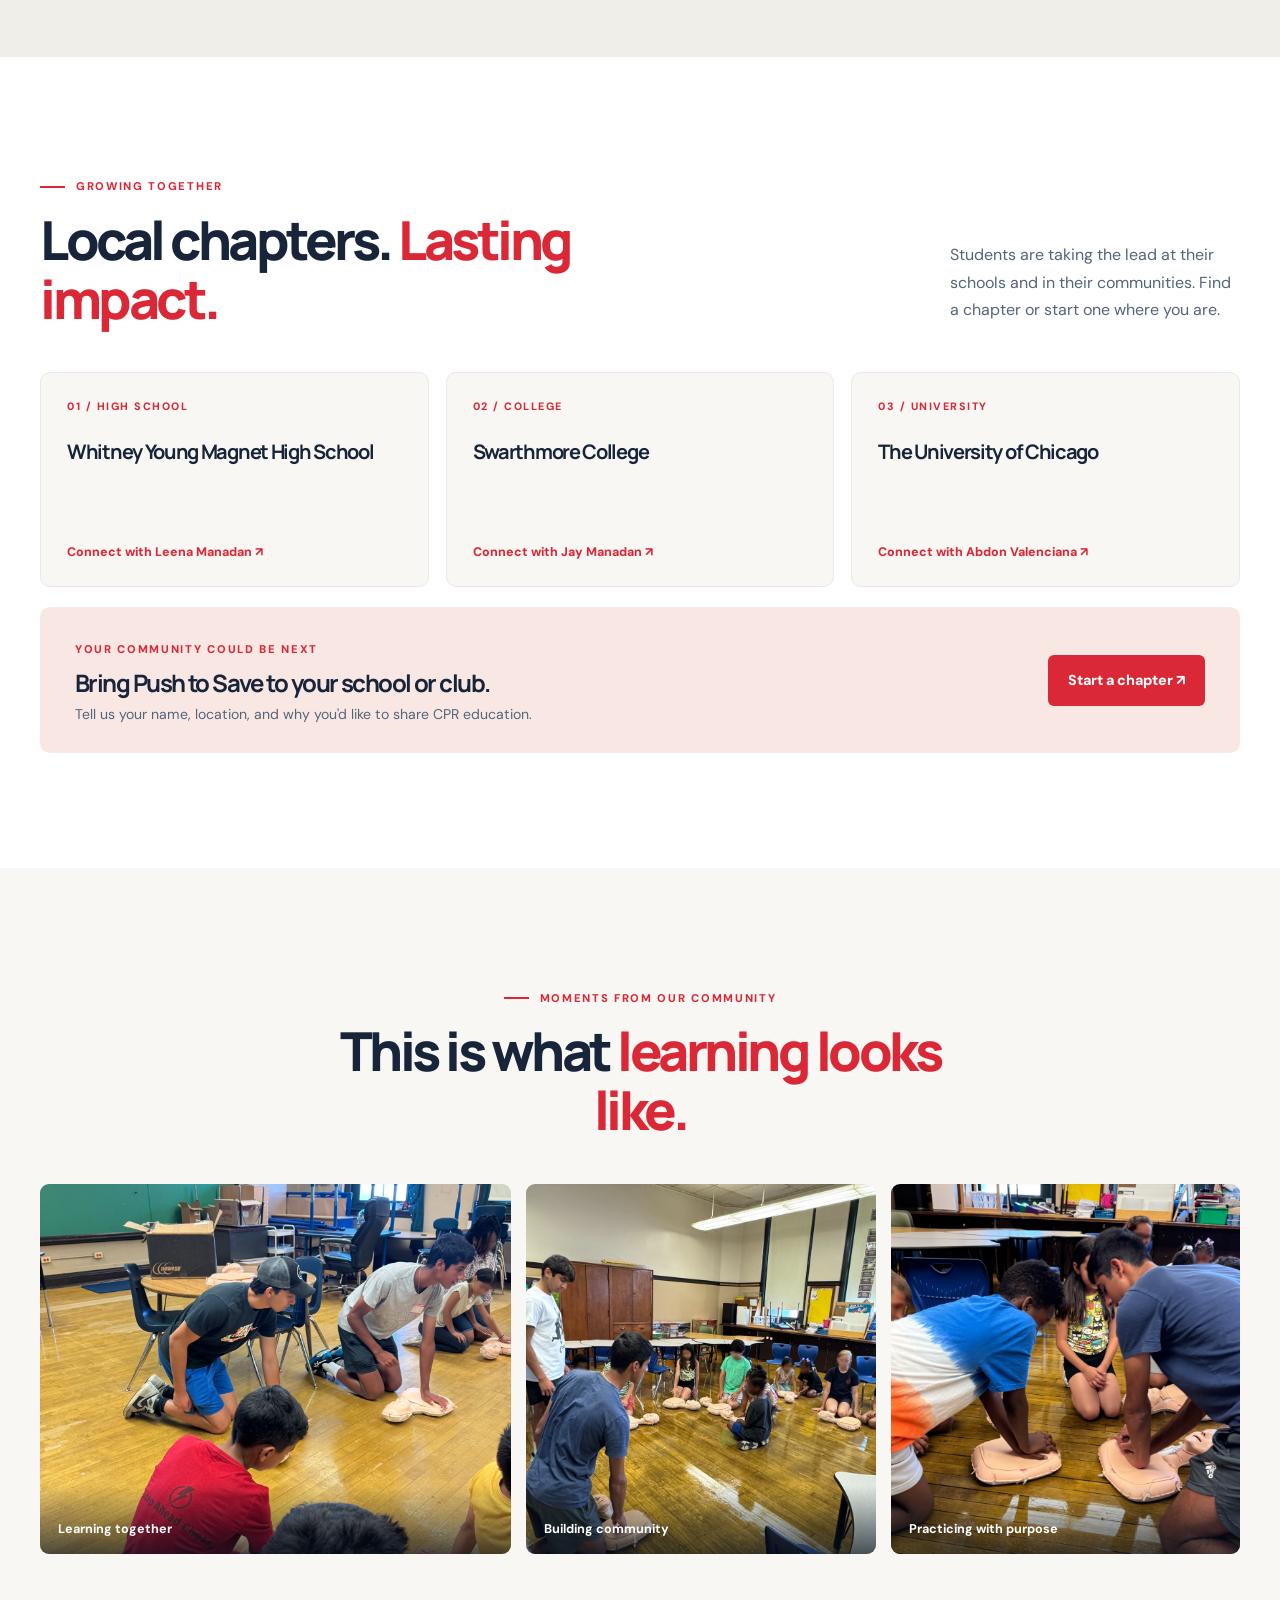
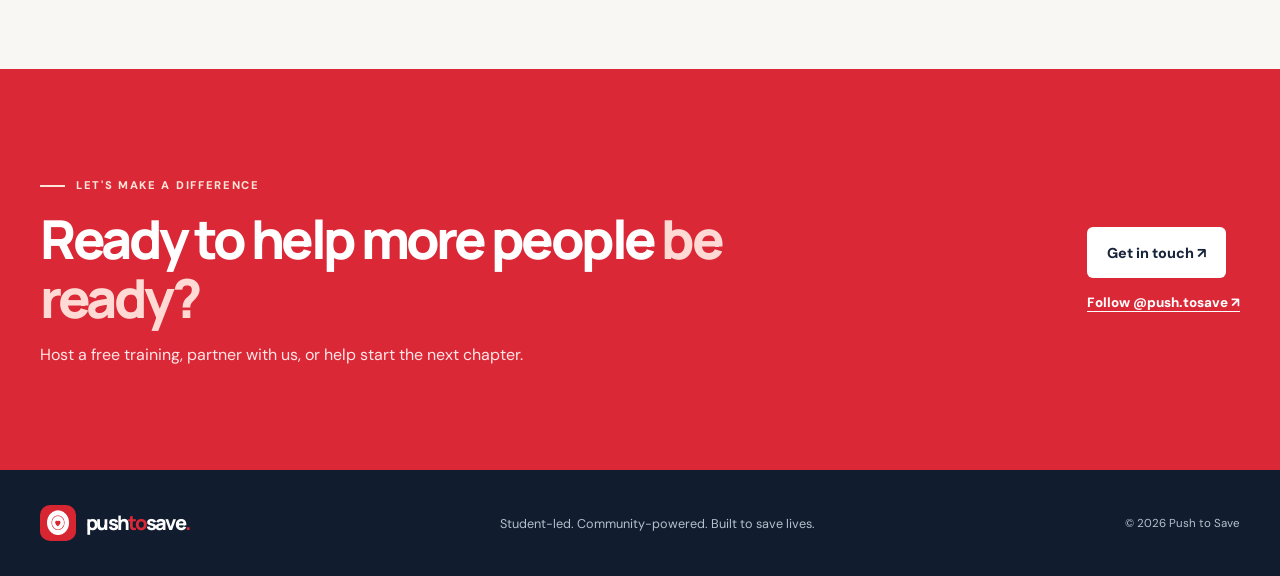
==== commit c784a182: "Update trained participants count to 450" ====
--- a/index.html
+++ b/index.html
@@ -121,7 +121,7 @@
       <section class="impact-strip" aria-label="Push to Save at a glance">
         <div class="container impact-grid">
           <div>
-            <strong>330<span>+</span></strong
+            <strong>450<span>+</span></strong
             ><span>people trained in hands-only CPR</span>
           </div>
           <div><strong>03</strong><span>school and college chapters</span></div>
--- a/styles.css
+++ b/styles.css
@@ -1,19 +1,1179 @@
-:root{--ink:#17243a;--ink-soft:#56647a;--red:#da2837;--red-dark:#b91e2a;--paper:#f8f7f3;--cream:#f0eee8;--line:#dddeda;--mint:#d7efea;--teal:#5fc6b5;--shadow:0 18px 50px rgba(23,36,58,.12)}
-*,*::before,*::after{box-sizing:border-box}html{scroll-behavior:smooth}body{margin:0;background:var(--paper);color:var(--ink);font-family:"DM Sans",Arial,sans-serif;-webkit-font-smoothing:antialiased}img{display:block;max-width:100%}a{color:inherit}button{font:inherit}::selection{background:#e9a6aa;color:var(--ink)}:focus-visible{outline:3px solid var(--teal);outline-offset:4px}.container{width:min(100% - 48px,1200px);margin-inline:auto}.skip-link{position:absolute;top:-60px;left:16px;background:var(--ink);color:#fff;padding:12px 16px;z-index:100}.skip-link:focus{top:12px}
-.announcement{background:var(--ink);color:#e7edf2;font-size:.75rem;font-weight:700;letter-spacing:.025em}.announcement-inner{min-height:38px;display:flex;align-items:center;justify-content:space-between;gap:16px}.announcement-inner>span{display:flex;align-items:center;gap:9px}.announcement-dot{width:7px;height:7px;border-radius:50%;background:var(--teal);box-shadow:0 0 0 4px rgba(95,198,181,.15)}.announcement a{text-decoration:none;color:#fff}.announcement a:hover{text-decoration:underline}
-.site-header{position:sticky;top:0;z-index:50;background:rgba(248,247,243,.96);border-bottom:1px solid rgba(23,36,58,.09);backdrop-filter:blur(16px)}.header-inner{min-height:76px;display:flex;align-items:center;justify-content:space-between;gap:28px}.brand{display:inline-flex;align-items:center;gap:10px;text-decoration:none;white-space:nowrap;font-family:Manrope,Arial,sans-serif;font-weight:800;font-size:1.42rem;letter-spacing:-.085em;line-height:1}.brand img{border-radius:10px}.brand-accent,.brand-period{color:var(--red)}.primary-nav{display:flex;align-items:center;gap:clamp(13px,2.4vw,32px)}.primary-nav>a{text-decoration:none;font-size:.83rem;font-weight:700;color:#38465c;white-space:nowrap;transition:color .2s}.primary-nav>a:hover{color:var(--red)}.primary-nav .nav-cta{padding:12px 17px;background:var(--ink);color:#fff;border-radius:6px}.primary-nav .nav-cta:hover{background:var(--red);color:#fff}.menu-toggle{display:none;border:0;background:transparent;padding:12px;cursor:pointer}.menu-toggle span{display:block;width:22px;height:2px;background:var(--ink);margin:5px 0;transition:transform .2s,opacity .2s}section[id]{scroll-margin-top:90px}
-.hero{position:relative;overflow:hidden;background:var(--paper)}.hero-grid{display:grid;grid-template-columns:1.08fr .92fr;gap:clamp(28px,5vw,72px);align-items:center;padding-block:clamp(50px,7vw,100px) clamp(62px,7vw,96px)}.eyebrow{display:inline-flex;align-items:center;gap:11px;color:var(--red);text-transform:uppercase;letter-spacing:.15em;font-size:.7rem;font-weight:800;line-height:1.4}.eyebrow-line{display:inline-block;flex:none;width:25px;height:2px;background:currentColor}.eyebrow-light{color:var(--teal)}h1,h2,h3,p{margin-top:0}h1,h2,h3{font-family:Manrope,Arial,sans-serif;letter-spacing:-.065em}h1{font-size:clamp(3rem,4.7vw,5.25rem);font-weight:800;line-height:1.04;margin:22px 0 23px}h1 em,h2 em{color:var(--red);font-style:normal}.hero-lead{max-width:545px;font-size:1.07rem;line-height:1.75;color:var(--ink-soft);margin-bottom:25px}.hero-actions{display:flex;align-items:center;flex-wrap:wrap;gap:18px 26px}.button{display:inline-flex;align-items:center;justify-content:center;gap:18px;text-decoration:none;white-space:nowrap;font-size:.9rem;font-weight:800;min-height:51px;padding:14px 20px;border-radius:6px;transition:transform .2s,background .2s,box-shadow .2s}.button:hover{transform:translateY(-2px);box-shadow:0 10px 24px rgba(23,36,58,.13)}.button-red{background:var(--red);color:#fff}.button-red:hover{background:var(--red-dark)}.button-white{background:#fff;color:var(--ink)}.button-white:hover{background:var(--mint)}.button span{font-size:1.05rem;font-weight:500}.text-link{font-size:.9rem;font-weight:800;text-decoration:none;border-bottom:1px solid currentColor;padding-bottom:3px}.text-link:hover{color:var(--red)}.text-link-red{color:var(--red)}.hero-note{display:flex;align-items:center;gap:9px;margin-top:34px;font-size:.78rem;color:var(--ink-soft);font-weight:700}.hero-note-icon{display:grid;place-items:center;width:24px;height:24px;border-radius:50%;background:#ffe5e4;color:var(--red);font-size:.75rem}
-.hero-media{position:relative;min-width:0;padding:16px 38px 16px 0}.hero-media::before{content:"";position:absolute;inset:0 22px 32px 35px;background:#eee8dc;border-radius:170px 170px 20px 20px;transform:rotate(4deg)}.hero-image-wrap{position:relative;overflow:hidden;height:clamp(430px,43vw,570px);border-radius:170px 170px 20px 20px;box-shadow:var(--shadow);background:#d4c9b4}.hero-image-wrap img{width:100%;height:100%;object-fit:cover;object-position:center 37%}.hero-sticker{position:absolute;right:-4px;bottom:62px;width:147px;height:147px;border-radius:50%;background:var(--red);color:#fff;display:flex;align-items:center;justify-content:center;flex-direction:column;text-align:center;box-shadow:0 10px 22px rgba(23,36,58,.2);transform:rotate(10deg);border:5px solid var(--paper)}.hero-sticker>span:first-child{font-size:1.35rem;line-height:1}.hero-sticker strong{font-family:Manrope,sans-serif;font-size:1.7rem;letter-spacing:-.06em;line-height:1.1}.hero-sticker>span:last-child{text-transform:uppercase;letter-spacing:.08em;font-size:.59rem;font-weight:800;line-height:1.35}.hero-photo-caption{position:absolute;left:17px;bottom:-13px;transform:rotate(-90deg);transform-origin:left center;font-size:.61rem;text-transform:uppercase;letter-spacing:.15em;font-weight:800;color:#6a7483}.hero-bottom{height:53px;background:var(--red);color:#fff;display:flex;align-items:center;justify-content:center;gap:clamp(22px,4vw,58px);font:800 .7rem Manrope,sans-serif;text-transform:uppercase;letter-spacing:.22em}.hero-bottom-pulse{font-size:1rem;letter-spacing:-.2em;font-weight:400;opacity:.7}
-.impact-strip{background:var(--ink);color:#fff}.impact-grid{display:grid;grid-template-columns:repeat(3,1fr)}.impact-grid>div{display:flex;align-items:center;gap:19px;padding:35px 30px;border-right:1px solid rgba(255,255,255,.15)}.impact-grid>div:first-child{padding-left:0}.impact-grid>div:last-child{border-right:0}.impact-grid strong{font:800 clamp(2.3rem,3.3vw,3.5rem)/1 Manrope,sans-serif;letter-spacing:-.08em;white-space:nowrap}.impact-grid strong span{color:var(--teal)}.impact-grid>div>span{max-width:155px;font-size:.77rem;line-height:1.45;color:#cbd5dc;font-weight:600}
-.section{padding-block:clamp(75px,9vw,132px)}.section-heading{margin-bottom:44px}.section-heading.centered{text-align:center;max-width:700px;margin-inline:auto}.section-heading h2,.about-copy h2,.why-intro h2,.contact-inner h2{font-size:clamp(2.4rem,4.2vw,4.5rem);line-height:1.1;font-weight:800;margin:15px 0}.section-heading p{max-width:610px;margin:0 auto;color:var(--ink-soft);line-height:1.7;font-size:1rem}.mission-section{background:#fff}.offer-grid{display:grid;grid-template-columns:repeat(3,1fr);gap:18px}.offer-card{background:var(--paper);border:1px solid #e7e8e3;border-radius:12px;padding:31px;min-height:260px;transition:transform .2s,box-shadow .2s}.offer-card:hover{transform:translateY(-4px);box-shadow:var(--shadow)}.offer-icon{display:grid;place-items:center;width:44px;height:44px;border-radius:50%;background:#fce5e5;color:var(--red);font:800 .75rem Manrope,sans-serif}.offer-card h3{font-size:1.29rem;letter-spacing:-.04em;margin:27px 0 11px}.offer-card p{color:var(--ink-soft);font-size:.9rem;line-height:1.65;margin-bottom:0}
-.why-section{background:var(--ink);color:#fff;position:relative;overflow:hidden}.why-section::after{content:"";position:absolute;right:-150px;top:-160px;width:450px;height:450px;border:1px solid rgba(95,198,181,.13);border-radius:50%;box-shadow:0 0 0 70px rgba(95,198,181,.035),0 0 0 140px rgba(95,198,181,.025);pointer-events:none}.why-layout{position:relative;z-index:1;display:grid;grid-template-columns:.85fr 1.15fr;gap:35px 85px}.why-intro h2 em{color:var(--teal)}.why-intro p{max-width:435px;color:#c5cfd9;font-size:1rem;line-height:1.75;margin-bottom:27px}.why-stats{display:grid;grid-template-columns:repeat(2,1fr);border-top:1px solid rgba(255,255,255,.2);border-left:1px solid rgba(255,255,255,.2)}.why-stat{min-height:166px;padding:25px;border-right:1px solid rgba(255,255,255,.2);border-bottom:1px solid rgba(255,255,255,.2)}.why-stat strong{display:block;color:var(--teal);font:800 clamp(2.2rem,3vw,3.5rem)/1.15 Manrope,sans-serif;letter-spacing:-.08em;margin-bottom:10px}.why-stat strong span{font-size:.7em}.why-stat>span{display:block;max-width:215px;color:#c5cfd9;font-size:.82rem;line-height:1.5}.source-note{grid-column:2;margin:0;color:#9ba9b7;font-size:.72rem}.source-note a{color:#dce4e8;text-underline-offset:3px}
-.about-section{background:var(--cream)}.about-grid{display:grid;grid-template-columns:.95fr 1.05fr;gap:clamp(45px,8vw,110px);align-items:center}.about-media{position:relative;padding-right:22px;padding-bottom:22px}.about-media::before{content:"";position:absolute;inset:28px 0 0 30px;background:var(--red);border-radius:8px}.about-media img{position:relative;width:100%;height:530px;object-fit:cover;object-position:center 40%;border-radius:8px}.image-label{position:absolute;bottom:45px;left:-22px;padding:15px 18px;background:#fff;color:var(--ink);font:800 .72rem Manrope,sans-serif;box-shadow:var(--shadow)}.about-copy h2{max-width:520px}.about-copy p{max-width:560px;font-size:1rem;line-height:1.75;color:var(--ink-soft);margin:0 0 18px}.about-copy .text-link{display:inline-block;margin-top:12px}
-.chapters-section{background:#fff}.chapters-heading{display:flex;align-items:end;justify-content:space-between;gap:35px}.chapters-heading h2{max-width:620px;margin-bottom:0}.chapters-heading p{max-width:290px;margin:0 0 5px}.chapters-grid{display:grid;grid-template-columns:repeat(3,1fr);gap:17px}.chapter-card{display:flex;flex-direction:column;min-height:215px;padding:26px;background:var(--paper);border:1px solid #e8e8e4;border-radius:10px}.chapter-number{font-size:.67rem;font-weight:800;color:var(--red);text-transform:uppercase;letter-spacing:.14em}.chapter-card h3{font-size:1.25rem;line-height:1.35;margin:25px 0 auto}.chapter-card a{color:var(--red);font-size:.78rem;font-weight:800;text-decoration:none;margin-top:20px}.chapter-card a:hover{text-decoration:underline}.start-chapter{margin-top:20px;background:#f8e7e3;border-radius:10px;padding:30px 35px;display:flex;align-items:center;justify-content:space-between;gap:24px}.start-chapter .eyebrow{color:var(--red)}.start-chapter h3{font-size:1.5rem;margin:8px 0 6px}.start-chapter p{color:var(--ink-soft);font-size:.88rem;margin:0}
-.community-section{background:var(--paper)}.photo-grid{display:grid;grid-template-columns:1.35fr 1fr 1fr;gap:15px}.photo-grid figure{position:relative;overflow:hidden;margin:0;height:370px;border-radius:9px;background:#e1ded8}.photo-grid img{width:100%;height:100%;object-fit:cover;transition:transform .4s}.photo-grid figure:hover img{transform:scale(1.04)}.photo-grid figcaption{position:absolute;bottom:0;left:0;right:0;padding:35px 18px 17px;background:linear-gradient(transparent,rgba(8,16,28,.7));color:#fff;font-size:.79rem;font-weight:700}.photo-grid .photo-wide img{object-position:center 30%}
-.contact-section{background:var(--red);color:#fff;padding-block:clamp(65px,8vw,105px)}.contact-inner{display:flex;align-items:center;justify-content:space-between;gap:45px}.contact-inner .eyebrow{color:#ffe4d9}.contact-inner h2{max-width:740px;margin-bottom:15px}.contact-inner h2 em{color:#ffd9d3}.contact-inner p{color:#ffe6e6;font-size:1rem;line-height:1.6;margin:0}.contact-actions{display:flex;flex:none;flex-direction:column;align-items:flex-start;gap:16px}.contact-actions>a:last-child{font-size:.84rem;font-weight:800;text-decoration:underline;text-underline-offset:4px}.site-footer{background:#111d2f;color:#fff;padding-block:35px}.footer-inner{display:flex;align-items:center;justify-content:space-between;gap:18px}.footer-brand{color:#fff;font-size:1.25rem}.footer-inner p{font-size:.79rem;color:#b4c1cc;margin:0}.footer-inner>span{font-size:.72rem;color:#b4c1cc}
-@media(max-width:1050px){h1{font-size:clamp(3.2rem,5.6vw,5rem)}.hero-grid{gap:32px}.hero-media{padding-right:18px}.hero-sticker{right:-14px}.impact-grid>div{padding-inline:18px}.why-layout{gap:35px 45px}}
-@media(max-width:800px){.container{width:min(100% - 36px,1200px)}.header-inner{min-height:68px}.menu-toggle{display:block;margin-left:auto}.primary-nav{display:none;position:absolute;top:100%;left:0;right:0;background:var(--paper);padding:14px 18px 20px;border-bottom:1px solid var(--line);box-shadow:0 15px 25px rgba(23,36,58,.08);flex-direction:column;align-items:stretch;gap:0}.primary-nav.is-open{display:flex}.primary-nav>a{padding:14px 8px;font-size:.97rem}.primary-nav .nav-cta{margin-top:8px;text-align:center}.menu-toggle[aria-expanded="true"] span:nth-child(1){transform:translateY(7px) rotate(45deg)}.menu-toggle[aria-expanded="true"] span:nth-child(2){opacity:0}.menu-toggle[aria-expanded="true"] span:nth-child(3){transform:translateY(-7px) rotate(-45deg)}.hero-grid{grid-template-columns:1fr;padding-block:58px 72px}.hero-copy{max-width:660px}.hero-media{width:min(100%,590px);margin-inline:auto;padding-right:30px}.hero-image-wrap{height:590px}.hero-sticker{right:0}.impact-grid>div{gap:10px;padding:27px 15px}.impact-grid strong{font-size:2.3rem}.impact-grid>div>span{font-size:.7rem}.offer-grid{gap:12px}.offer-card{padding:23px}.why-layout{grid-template-columns:1fr;gap:35px}.why-intro{max-width:640px}.source-note{grid-column:1}.about-grid{gap:48px}.about-media img{height:450px}.chapters-heading{align-items:start;flex-direction:column}.chapters-heading p{max-width:600px}.contact-inner{align-items:start;flex-direction:column}}
-@media(max-width:600px){.announcement-inner{justify-content:center;text-align:center}.announcement-inner>a{display:none}.brand{font-size:1.28rem}.brand img{width:36px;height:36px}.hero-grid{padding-block:49px 61px}.eyebrow{font-size:.63rem;letter-spacing:.12em}h1{font-size:clamp(2.74rem,10.5vw,4.3rem);white-space:normal;letter-spacing:-.075em;margin:18px 0}.hero-lead{font-size:.97rem;line-height:1.68}.hero-actions{align-items:stretch;gap:18px;flex-direction:column}.hero-actions .button{width:100%}.hero-actions .text-link{align-self:flex-start}.hero-note{margin-top:23px}.hero-media{padding:12px 22px 13px 0;width:100%}.hero-media::before{inset:0 7px 26px 26px}.hero-image-wrap{height:470px;border-radius:130px 130px 17px 17px}.hero-sticker{width:119px;height:119px;right:-5px;bottom:37px}.hero-sticker strong{font-size:1.35rem}.hero-sticker>span:last-child{font-size:.5rem}.hero-photo-caption{display:none}.hero-bottom{gap:17px;font-size:.54rem;letter-spacing:.14em}.hero-bottom-pulse{font-size:.8rem}.impact-grid{grid-template-columns:1fr}.impact-grid>div,.impact-grid>div:first-child{padding:21px 0;border-right:0;border-bottom:1px solid rgba(255,255,255,.15)}.impact-grid>div:last-child{border-bottom:0}.impact-grid strong{width:128px;font-size:2.55rem}.impact-grid>div>span{font-size:.79rem;max-width:none}.section{padding-block:70px}.section-heading{margin-bottom:32px}.section-heading h2,.about-copy h2,.why-intro h2,.contact-inner h2{font-size:clamp(2.28rem,9vw,3.3rem)}.offer-grid,.chapters-grid,.photo-grid{grid-template-columns:1fr}.offer-card{min-height:auto;padding:25px}.offer-card h3{margin-top:19px}.why-stats{grid-template-columns:1fr 1fr}.why-stat{min-height:166px;padding:19px 14px}.why-stat strong{font-size:clamp(1.7rem,7vw,2.5rem)}.why-stat>span{font-size:.74rem}.about-grid{grid-template-columns:1fr}.about-media{max-width:500px;margin-inline:auto}.about-media img{height:430px}.image-label{left:-8px}.chapter-card{min-height:180px}.chapter-card h3{font-size:1.3rem;margin-top:17px}.start-chapter{align-items:stretch;flex-direction:column;padding:27px}.start-chapter .button{width:100%}.photo-grid{gap:12px}.photo-grid figure{height:310px}.photo-grid .photo-wide{height:380px}.contact-actions{width:100%}.contact-actions .button{width:100%}.footer-inner{align-items:flex-start;flex-direction:column}.footer-inner p{line-height:1.5}}
-@media(max-width:380px){.container{width:min(100% - 30px,1200px)}h1{font-size:2.55rem}.hero-image-wrap{height:405px}.hero-bottom{gap:11px}.hero-bottom-pulse{display:none}.why-stat{min-height:180px}.why-stat strong{font-size:1.63rem}}
-@media(prefers-reduced-motion:reduce){html{scroll-behavior:auto}*,*::before,*::after{transition-duration:.01ms!important;animation-duration:.01ms!important}}
+:root {
+  --ink: #17243a;
+  --ink-soft: #56647a;
+  --red: #da2837;
+  --red-dark: #b91e2a;
+  --paper: #f8f7f3;
+  --cream: #f0eee8;
+  --line: #dddeda;
+  --mint: #d7efea;
+  --teal: #5fc6b5;
+  --shadow: 0 18px 50px rgba(23, 36, 58, 0.12);
+}
+*,
+*::before,
+*::after {
+  box-sizing: border-box;
+}
+html {
+  scroll-behavior: smooth;
+}
+body {
+  margin: 0;
+  background: var(--paper);
+  color: var(--ink);
+  font-family: "DM Sans", Arial, sans-serif;
+  -webkit-font-smoothing: antialiased;
+}
+img {
+  display: block;
+  max-width: 100%;
+}
+a {
+  color: inherit;
+}
+button {
+  font: inherit;
+}
+::selection {
+  background: #e9a6aa;
+  color: var(--ink);
+}
+:focus-visible {
+  outline: 3px solid var(--teal);
+  outline-offset: 4px;
+}
+.container {
+  width: min(100% - 48px, 1200px);
+  margin-inline: auto;
+}
+.skip-link {
+  position: absolute;
+  top: -60px;
+  left: 16px;
+  background: var(--ink);
+  color: #fff;
+  padding: 12px 16px;
+  z-index: 100;
+}
+.skip-link:focus {
+  top: 12px;
+}
+.announcement {
+  background: var(--ink);
+  color: #e7edf2;
+  font-size: 0.75rem;
+  font-weight: 700;
+  letter-spacing: 0.025em;
+}
+.announcement-inner {
+  min-height: 38px;
+  display: flex;
+  align-items: center;
+  justify-content: space-between;
+  gap: 16px;
+}
+.announcement-inner > span {
+  display: flex;
+  align-items: center;
+  gap: 9px;
+}
+.announcement-dot {
+  width: 7px;
+  height: 7px;
+  border-radius: 50%;
+  background: var(--teal);
+  box-shadow: 0 0 0 4px rgba(95, 198, 181, 0.15);
+}
+.announcement a {
+  text-decoration: none;
+  color: #fff;
+}
+.announcement a:hover {
+  text-decoration: underline;
+}
+.site-header {
+  position: sticky;
+  top: 0;
+  z-index: 50;
+  background: rgba(248, 247, 243, 0.96);
+  border-bottom: 1px solid rgba(23, 36, 58, 0.09);
+  backdrop-filter: blur(16px);
+}
+.header-inner {
+  min-height: 76px;
+  display: flex;
+  align-items: center;
+  justify-content: space-between;
+  gap: 28px;
+}
+.brand {
+  display: inline-flex;
+  align-items: center;
+  gap: 10px;
+  text-decoration: none;
+  white-space: nowrap;
+  font-family: Manrope, Arial, sans-serif;
+  font-weight: 800;
+  font-size: 1.42rem;
+  letter-spacing: -0.085em;
+  line-height: 1;
+}
+.brand img {
+  border-radius: 10px;
+}
+.brand-accent,
+.brand-period {
+  color: var(--red);
+}
+.primary-nav {
+  display: flex;
+  align-items: center;
+  gap: clamp(13px, 2.4vw, 32px);
+}
+.primary-nav > a {
+  text-decoration: none;
+  font-size: 0.83rem;
+  font-weight: 700;
+  color: #38465c;
+  white-space: nowrap;
+  transition: color 0.2s;
+}
+.primary-nav > a:hover {
+  color: var(--red);
+}
+.primary-nav .nav-cta {
+  padding: 12px 17px;
+  background: var(--ink);
+  color: #fff;
+  border-radius: 6px;
+}
+.primary-nav .nav-cta:hover {
+  background: var(--red);
+  color: #fff;
+}
+.menu-toggle {
+  display: none;
+  border: 0;
+  background: transparent;
+  padding: 12px;
+  cursor: pointer;
+}
+.menu-toggle span {
+  display: block;
+  width: 22px;
+  height: 2px;
+  background: var(--ink);
+  margin: 5px 0;
+  transition:
+    transform 0.2s,
+    opacity 0.2s;
+}
+section[id] {
+  scroll-margin-top: 90px;
+}
+.hero {
+  position: relative;
+  overflow: hidden;
+  background: var(--paper);
+}
+.hero-grid {
+  display: grid;
+  grid-template-columns: 1.08fr 0.92fr;
+  gap: clamp(28px, 5vw, 72px);
+  align-items: center;
+  padding-block: clamp(50px, 7vw, 100px) clamp(62px, 7vw, 96px);
+}
+.eyebrow {
+  display: inline-flex;
+  align-items: center;
+  gap: 11px;
+  color: var(--red);
+  text-transform: uppercase;
+  letter-spacing: 0.15em;
+  font-size: 0.7rem;
+  font-weight: 800;
+  line-height: 1.4;
+}
+.eyebrow-line {
+  display: inline-block;
+  flex: none;
+  width: 25px;
+  height: 2px;
+  background: currentColor;
+}
+.eyebrow-light {
+  color: var(--teal);
+}
+h1,
+h2,
+h3,
+p {
+  margin-top: 0;
+}
+h1,
+h2,
+h3 {
+  font-family: Manrope, Arial, sans-serif;
+  letter-spacing: -0.065em;
+}
+h1 {
+  font-size: clamp(3rem, 4.7vw, 5.25rem);
+  font-weight: 800;
+  line-height: 1.04;
+  margin: 22px 0 23px;
+}
+h1 em,
+h2 em {
+  color: var(--red);
+  font-style: normal;
+}
+.hero-lead {
+  max-width: 545px;
+  font-size: 1.07rem;
+  line-height: 1.75;
+  color: var(--ink-soft);
+  margin-bottom: 25px;
+}
+.hero-actions {
+  display: flex;
+  align-items: center;
+  flex-wrap: wrap;
+  gap: 18px 26px;
+}
+.button {
+  display: inline-flex;
+  align-items: center;
+  justify-content: center;
+  gap: 18px;
+  text-decoration: none;
+  white-space: nowrap;
+  font-size: 0.9rem;
+  font-weight: 800;
+  min-height: 51px;
+  padding: 14px 20px;
+  border-radius: 6px;
+  transition:
+    transform 0.2s,
+    background 0.2s,
+    box-shadow 0.2s;
+}
+.button:hover {
+  transform: translateY(-2px);
+  box-shadow: 0 10px 24px rgba(23, 36, 58, 0.13);
+}
+.button-red {
+  background: var(--red);
+  color: #fff;
+}
+.button-red:hover {
+  background: var(--red-dark);
+}
+.button-white {
+  background: #fff;
+  color: var(--ink);
+}
+.button-white:hover {
+  background: var(--mint);
+}
+.button span {
+  font-size: 1.05rem;
+  font-weight: 500;
+}
+.text-link {
+  font-size: 0.9rem;
+  font-weight: 800;
+  text-decoration: none;
+  border-bottom: 1px solid currentColor;
+  padding-bottom: 3px;
+}
+.text-link:hover {
+  color: var(--red);
+}
+.text-link-red {
+  color: var(--red);
+}
+.hero-note {
+  display: flex;
+  align-items: center;
+  gap: 9px;
+  margin-top: 34px;
+  font-size: 0.78rem;
+  color: var(--ink-soft);
+  font-weight: 700;
+}
+.hero-note-icon {
+  display: grid;
+  place-items: center;
+  width: 24px;
+  height: 24px;
+  border-radius: 50%;
+  background: #ffe5e4;
+  color: var(--red);
+  font-size: 0.75rem;
+}
+.hero-media {
+  position: relative;
+  min-width: 0;
+  padding: 16px 38px 16px 0;
+}
+.hero-media::before {
+  content: "";
+  position: absolute;
+  inset: 0 22px 32px 35px;
+  background: #eee8dc;
+  border-radius: 170px 170px 20px 20px;
+  transform: rotate(4deg);
+}
+.hero-image-wrap {
+  position: relative;
+  overflow: hidden;
+  height: clamp(430px, 43vw, 570px);
+  border-radius: 170px 170px 20px 20px;
+  box-shadow: var(--shadow);
+  background: #d4c9b4;
+}
+.hero-image-wrap img {
+  width: 100%;
+  height: 100%;
+  object-fit: cover;
+  object-position: center 37%;
+}
+.hero-sticker {
+  position: absolute;
+  right: -4px;
+  bottom: 62px;
+  width: 147px;
+  height: 147px;
+  border-radius: 50%;
+  background: var(--red);
+  color: #fff;
+  display: flex;
+  align-items: center;
+  justify-content: center;
+  flex-direction: column;
+  text-align: center;
+  box-shadow: 0 10px 22px rgba(23, 36, 58, 0.2);
+  transform: rotate(10deg);
+  border: 5px solid var(--paper);
+}
+.hero-sticker > span:first-child {
+  font-size: 1.35rem;
+  line-height: 1;
+}
+.hero-sticker strong {
+  font-family: Manrope, sans-serif;
+  font-size: 1.7rem;
+  letter-spacing: -0.06em;
+  line-height: 1.1;
+}
+.hero-sticker > span:last-child {
+  text-transform: uppercase;
+  letter-spacing: 0.08em;
+  font-size: 0.59rem;
+  font-weight: 800;
+  line-height: 1.35;
+}
+.hero-photo-caption {
+  position: absolute;
+  left: 17px;
+  bottom: -13px;
+  transform: rotate(-90deg);
+  transform-origin: left center;
+  font-size: 0.61rem;
+  text-transform: uppercase;
+  letter-spacing: 0.15em;
+  font-weight: 800;
+  color: #6a7483;
+}
+.hero-bottom {
+  height: 53px;
+  background: var(--red);
+  color: #fff;
+  display: flex;
+  align-items: center;
+  justify-content: center;
+  gap: clamp(22px, 4vw, 58px);
+  font:
+    800 0.7rem Manrope,
+    sans-serif;
+  text-transform: uppercase;
+  letter-spacing: 0.22em;
+}
+.hero-bottom-pulse {
+  font-size: 1rem;
+  letter-spacing: -0.2em;
+  font-weight: 400;
+  opacity: 0.7;
+}
+.impact-strip {
+  background: var(--ink);
+  color: #fff;
+}
+.impact-grid {
+  display: grid;
+  grid-template-columns: repeat(3, 1fr);
+}
+.impact-grid > div {
+  display: flex;
+  align-items: center;
+  gap: 19px;
+  padding: 35px 30px;
+  border-right: 1px solid rgba(255, 255, 255, 0.15);
+}
+.impact-grid > div:first-child {
+  padding-left: 0;
+}
+.impact-grid > div:last-child {
+  border-right: 0;
+}
+.impact-grid strong {
+  font:
+    800 clamp(2.3rem, 3.3vw, 3.5rem)/1 Manrope,
+    sans-serif;
+  letter-spacing: -0.08em;
+  white-space: nowrap;
+}
+.impact-grid strong span {
+  color: var(--teal);
+}
+.impact-grid > div > span {
+  max-width: 155px;
+  font-size: 0.77rem;
+  line-height: 1.45;
+  color: #cbd5dc;
+  font-weight: 600;
+}
+.section {
+  padding-block: clamp(75px, 9vw, 132px);
+}
+.section-heading {
+  margin-bottom: 44px;
+}
+.section-heading.centered {
+  text-align: center;
+  max-width: 700px;
+  margin-inline: auto;
+}
+.section-heading h2,
+.about-copy h2,
+.why-intro h2,
+.contact-inner h2 {
+  font-size: clamp(2.4rem, 4.2vw, 4.5rem);
+  line-height: 1.1;
+  font-weight: 800;
+  margin: 15px 0;
+}
+.section-heading p {
+  max-width: 610px;
+  margin: 0 auto;
+  color: var(--ink-soft);
+  line-height: 1.7;
+  font-size: 1rem;
+}
+.mission-section {
+  background: #fff;
+}
+.offer-grid {
+  display: grid;
+  grid-template-columns: repeat(3, 1fr);
+  gap: 18px;
+}
+.offer-card {
+  background: var(--paper);
+  border: 1px solid #e7e8e3;
+  border-radius: 12px;
+  padding: 31px;
+  min-height: 260px;
+  transition:
+    transform 0.2s,
+    box-shadow 0.2s;
+}
+.offer-card:hover {
+  transform: translateY(-4px);
+  box-shadow: var(--shadow);
+}
+.offer-icon {
+  display: grid;
+  place-items: center;
+  width: 44px;
+  height: 44px;
+  border-radius: 50%;
+  background: #fce5e5;
+  color: var(--red);
+  font:
+    800 0.75rem Manrope,
+    sans-serif;
+}
+.offer-card h3 {
+  font-size: 1.29rem;
+  letter-spacing: -0.04em;
+  margin: 27px 0 11px;
+}
+.offer-card p {
+  color: var(--ink-soft);
+  font-size: 0.9rem;
+  line-height: 1.65;
+  margin-bottom: 0;
+}
+.why-section {
+  background: var(--ink);
+  color: #fff;
+  position: relative;
+  overflow: hidden;
+}
+.why-section::after {
+  content: "";
+  position: absolute;
+  right: -150px;
+  top: -160px;
+  width: 450px;
+  height: 450px;
+  border: 1px solid rgba(95, 198, 181, 0.13);
+  border-radius: 50%;
+  box-shadow:
+    0 0 0 70px rgba(95, 198, 181, 0.035),
+    0 0 0 140px rgba(95, 198, 181, 0.025);
+  pointer-events: none;
+}
+.why-layout {
+  position: relative;
+  z-index: 1;
+  display: grid;
+  grid-template-columns: 0.85fr 1.15fr;
+  gap: 35px 85px;
+}
+.why-intro h2 em {
+  color: var(--teal);
+}
+.why-intro p {
+  max-width: 435px;
+  color: #c5cfd9;
+  font-size: 1rem;
+  line-height: 1.75;
+  margin-bottom: 27px;
+}
+.why-stats {
+  display: grid;
+  grid-template-columns: repeat(2, 1fr);
+  border-top: 1px solid rgba(255, 255, 255, 0.2);
+  border-left: 1px solid rgba(255, 255, 255, 0.2);
+}
+.why-stat {
+  min-height: 166px;
+  padding: 25px;
+  border-right: 1px solid rgba(255, 255, 255, 0.2);
+  border-bottom: 1px solid rgba(255, 255, 255, 0.2);
+}
+.why-stat strong {
+  display: block;
+  color: var(--teal);
+  font:
+    800 clamp(2.2rem, 3vw, 3.5rem)/1.15 Manrope,
+    sans-serif;
+  letter-spacing: -0.08em;
+  margin-bottom: 10px;
+}
+.why-stat strong span {
+  font-size: 0.7em;
+}
+.why-stat > span {
+  display: block;
+  max-width: 215px;
+  color: #c5cfd9;
+  font-size: 0.82rem;
+  line-height: 1.5;
+}
+.source-note {
+  grid-column: 2;
+  margin: 0;
+  color: #9ba9b7;
+  font-size: 0.72rem;
+}
+.source-note a {
+  color: #dce4e8;
+  text-underline-offset: 3px;
+}
+.about-section {
+  background: var(--cream);
+}
+.about-grid {
+  display: grid;
+  grid-template-columns: 0.95fr 1.05fr;
+  gap: clamp(45px, 8vw, 110px);
+  align-items: center;
+}
+.about-media {
+  position: relative;
+  padding-right: 22px;
+  padding-bottom: 22px;
+}
+.about-media::before {
+  content: "";
+  position: absolute;
+  inset: 28px 0 0 30px;
+  background: var(--red);
+  border-radius: 8px;
+}
+.about-media img {
+  position: relative;
+  width: 100%;
+  height: 530px;
+  object-fit: cover;
+  object-position: center 40%;
+  border-radius: 8px;
+}
+.image-label {
+  position: absolute;
+  bottom: 45px;
+  left: -22px;
+  padding: 15px 18px;
+  background: #fff;
+  color: var(--ink);
+  font:
+    800 0.72rem Manrope,
+    sans-serif;
+  box-shadow: var(--shadow);
+}
+.about-copy h2 {
+  max-width: 520px;
+}
+.about-copy p {
+  max-width: 560px;
+  font-size: 1rem;
+  line-height: 1.75;
+  color: var(--ink-soft);
+  margin: 0 0 18px;
+}
+.about-copy .text-link {
+  display: inline-block;
+  margin-top: 12px;
+}
+.chapters-section {
+  background: #fff;
+}
+.chapters-heading {
+  display: flex;
+  align-items: end;
+  justify-content: space-between;
+  gap: 35px;
+}
+.chapters-heading h2 {
+  max-width: 620px;
+  margin-bottom: 0;
+}
+.chapters-heading p {
+  max-width: 290px;
+  margin: 0 0 5px;
+}
+.chapters-grid {
+  display: grid;
+  grid-template-columns: repeat(3, 1fr);
+  gap: 17px;
+}
+.chapter-card {
+  display: flex;
+  flex-direction: column;
+  min-height: 215px;
+  padding: 26px;
+  background: var(--paper);
+  border: 1px solid #e8e8e4;
+  border-radius: 10px;
+}
+.chapter-number {
+  font-size: 0.67rem;
+  font-weight: 800;
+  color: var(--red);
+  text-transform: uppercase;
+  letter-spacing: 0.14em;
+}
+.chapter-card h3 {
+  font-size: 1.25rem;
+  line-height: 1.35;
+  margin: 25px 0 auto;
+}
+.chapter-card a {
+  color: var(--red);
+  font-size: 0.78rem;
+  font-weight: 800;
+  text-decoration: none;
+  margin-top: 20px;
+}
+.chapter-card a:hover {
+  text-decoration: underline;
+}
+.start-chapter {
+  margin-top: 20px;
+  background: #f8e7e3;
+  border-radius: 10px;
+  padding: 30px 35px;
+  display: flex;
+  align-items: center;
+  justify-content: space-between;
+  gap: 24px;
+}
+.start-chapter .eyebrow {
+  color: var(--red);
+}
+.start-chapter h3 {
+  font-size: 1.5rem;
+  margin: 8px 0 6px;
+}
+.start-chapter p {
+  color: var(--ink-soft);
+  font-size: 0.88rem;
+  margin: 0;
+}
+.community-section {
+  background: var(--paper);
+}
+.photo-grid {
+  display: grid;
+  grid-template-columns: 1.35fr 1fr 1fr;
+  gap: 15px;
+}
+.photo-grid figure {
+  position: relative;
+  overflow: hidden;
+  margin: 0;
+  height: 370px;
+  border-radius: 9px;
+  background: #e1ded8;
+}
+.photo-grid img {
+  width: 100%;
+  height: 100%;
+  object-fit: cover;
+  transition: transform 0.4s;
+}
+.photo-grid figure:hover img {
+  transform: scale(1.04);
+}
+.photo-grid figcaption {
+  position: absolute;
+  bottom: 0;
+  left: 0;
+  right: 0;
+  padding: 35px 18px 17px;
+  background: linear-gradient(transparent, rgba(8, 16, 28, 0.7));
+  color: #fff;
+  font-size: 0.79rem;
+  font-weight: 700;
+}
+.photo-grid .photo-wide img {
+  object-position: center 30%;
+}
+.contact-section {
+  background: var(--red);
+  color: #fff;
+  padding-block: clamp(65px, 8vw, 105px);
+}
+.contact-inner {
+  display: flex;
+  align-items: center;
+  justify-content: space-between;
+  gap: 45px;
+}
+.contact-inner .eyebrow {
+  color: #ffe4d9;
+}
+.contact-inner h2 {
+  max-width: 740px;
+  margin-bottom: 15px;
+}
+.contact-inner h2 em {
+  color: #ffd9d3;
+}
+.contact-inner p {
+  color: #ffe6e6;
+  font-size: 1rem;
+  line-height: 1.6;
+  margin: 0;
+}
+.contact-actions {
+  display: flex;
+  flex: none;
+  flex-direction: column;
+  align-items: flex-start;
+  gap: 16px;
+}
+.contact-actions > a:last-child {
+  font-size: 0.84rem;
+  font-weight: 800;
+  text-decoration: underline;
+  text-underline-offset: 4px;
+}
+.site-footer {
+  background: #111d2f;
+  color: #fff;
+  padding-block: 35px;
+}
+.footer-inner {
+  display: flex;
+  align-items: center;
+  justify-content: space-between;
+  gap: 18px;
+}
+.footer-brand {
+  color: #fff;
+  font-size: 1.25rem;
+}
+.footer-inner p {
+  font-size: 0.79rem;
+  color: #b4c1cc;
+  margin: 0;
+}
+.footer-inner > span {
+  font-size: 0.72rem;
+  color: #b4c1cc;
+}
+@media (max-width: 1050px) {
+  h1 {
+    font-size: clamp(3.2rem, 5.6vw, 5rem);
+  }
+  .hero-grid {
+    gap: 32px;
+  }
+  .hero-media {
+    padding-right: 18px;
+  }
+  .hero-sticker {
+    right: -14px;
+  }
+  .impact-grid > div {
+    padding-inline: 18px;
+  }
+  .why-layout {
+    gap: 35px 45px;
+  }
+}
+@media (max-width: 800px) {
+  .container {
+    width: min(100% - 36px, 1200px);
+  }
+  .header-inner {
+    min-height: 68px;
+  }
+  .menu-toggle {
+    display: block;
+    margin-left: auto;
+  }
+  .primary-nav {
+    display: none;
+    position: absolute;
+    top: 100%;
+    left: 0;
+    right: 0;
+    background: var(--paper);
+    padding: 14px 18px 20px;
+    border-bottom: 1px solid var(--line);
+    box-shadow: 0 15px 25px rgba(23, 36, 58, 0.08);
+    flex-direction: column;
+    align-items: stretch;
+    gap: 0;
+  }
+  .primary-nav.is-open {
+    display: flex;
+  }
+  .primary-nav > a {
+    padding: 14px 8px;
+    font-size: 0.97rem;
+  }
+  .primary-nav .nav-cta {
+    margin-top: 8px;
+    text-align: center;
+  }
+  .menu-toggle[aria-expanded="true"] span:nth-child(1) {
+    transform: translateY(7px) rotate(45deg);
+  }
+  .menu-toggle[aria-expanded="true"] span:nth-child(2) {
+    opacity: 0;
+  }
+  .menu-toggle[aria-expanded="true"] span:nth-child(3) {
+    transform: translateY(-7px) rotate(-45deg);
+  }
+  .hero-grid {
+    grid-template-columns: 1fr;
+    padding-block: 58px 72px;
+  }
+  .hero-copy {
+    max-width: 660px;
+  }
+  .hero-media {
+    width: min(100%, 590px);
+    margin-inline: auto;
+    padding-right: 30px;
+  }
+  .hero-image-wrap {
+    height: 590px;
+  }
+  .hero-sticker {
+    right: 0;
+  }
+  .impact-grid > div {
+    gap: 10px;
+    padding: 27px 15px;
+  }
+  .impact-grid strong {
+    font-size: 2.3rem;
+  }
+  .impact-grid > div > span {
+    font-size: 0.7rem;
+  }
+  .offer-grid {
+    gap: 12px;
+  }
+  .offer-card {
+    padding: 23px;
+  }
+  .why-layout {
+    grid-template-columns: 1fr;
+    gap: 35px;
+  }
+  .why-intro {
+    max-width: 640px;
+  }
+  .source-note {
+    grid-column: 1;
+  }
+  .about-grid {
+    gap: 48px;
+  }
+  .about-media img {
+    height: 450px;
+  }
+  .chapters-heading {
+    align-items: start;
+    flex-direction: column;
+  }
+  .chapters-heading p {
+    max-width: 600px;
+  }
+  .contact-inner {
+    align-items: start;
+    flex-direction: column;
+  }
+}
+@media (max-width: 600px) {
+  .announcement-inner {
+    justify-content: center;
+    text-align: center;
+  }
+  .announcement-inner > a {
+    display: none;
+  }
+  .brand {
+    font-size: 1.28rem;
+  }
+  .brand img {
+    width: 36px;
+    height: 36px;
+  }
+  .hero-grid {
+    padding-block: 49px 61px;
+  }
+  .eyebrow {
+    font-size: 0.63rem;
+    letter-spacing: 0.12em;
+  }
+  h1 {
+    font-size: clamp(2.74rem, 10.5vw, 4.3rem);
+    white-space: normal;
+    letter-spacing: -0.075em;
+    margin: 18px 0;
+  }
+  .hero-lead {
+    font-size: 0.97rem;
+    line-height: 1.68;
+  }
+  .hero-actions {
+    align-items: stretch;
+    gap: 18px;
+    flex-direction: column;
+  }
+  .hero-actions .button {
+    width: 100%;
+  }
+  .hero-actions .text-link {
+    align-self: flex-start;
+  }
+  .hero-note {
+    margin-top: 23px;
+  }
+  .hero-media {
+    padding: 12px 22px 13px 0;
+    width: 100%;
+  }
+  .hero-media::before {
+    inset: 0 7px 26px 26px;
+  }
+  .hero-image-wrap {
+    height: 470px;
+    border-radius: 130px 130px 17px 17px;
+  }
+  .hero-sticker {
+    width: 119px;
+    height: 119px;
+    right: -5px;
+    bottom: 37px;
+  }
+  .hero-sticker strong {
+    font-size: 1.35rem;
+  }
+  .hero-sticker > span:last-child {
+    font-size: 0.5rem;
+  }
+  .hero-photo-caption {
+    display: none;
+  }
+  .hero-bottom {
+    gap: 17px;
+    font-size: 0.54rem;
+    letter-spacing: 0.14em;
+  }
+  .hero-bottom-pulse {
+    font-size: 0.8rem;
+  }
+  .impact-grid {
+    grid-template-columns: 1fr;
+  }
+  .impact-grid > div,
+  .impact-grid > div:first-child {
+    padding: 21px 0;
+    border-right: 0;
+    border-bottom: 1px solid rgba(255, 255, 255, 0.15);
+  }
+  .impact-grid > div:last-child {
+    border-bottom: 0;
+  }
+  .impact-grid strong {
+    width: 128px;
+    font-size: 2.55rem;
+  }
+  .impact-grid > div > span {
+    font-size: 0.79rem;
+    max-width: none;
+  }
+  .section {
+    padding-block: 70px;
+  }
+  .section-heading {
+    margin-bottom: 32px;
+  }
+  .section-heading h2,
+  .about-copy h2,
+  .why-intro h2,
+  .contact-inner h2 {
+    font-size: clamp(2.28rem, 9vw, 3.3rem);
+  }
+  .offer-grid,
+  .chapters-grid,
+  .photo-grid {
+    grid-template-columns: 1fr;
+  }
+  .offer-card {
+    min-height: auto;
+    padding: 25px;
+  }
+  .offer-card h3 {
+    margin-top: 19px;
+  }
+  .why-stats {
+    grid-template-columns: 1fr 1fr;
+  }
+  .why-stat {
+    min-height: 166px;
+    padding: 19px 14px;
+  }
+  .why-stat strong {
+    font-size: clamp(1.7rem, 7vw, 2.5rem);
+  }
+  .why-stat > span {
+    font-size: 0.74rem;
+  }
+  .about-grid {
+    grid-template-columns: 1fr;
+  }
+  .about-media {
+    max-width: 500px;
+    margin-inline: auto;
+  }
+  .about-media img {
+    height: 430px;
+  }
+  .image-label {
+    left: -8px;
+  }
+  .chapter-card {
+    min-height: 180px;
+  }
+  .chapter-card h3 {
+    font-size: 1.3rem;
+    margin-top: 17px;
+  }
+  .start-chapter {
+    align-items: stretch;
+    flex-direction: column;
+    padding: 27px;
+  }
+  .start-chapter .button {
+    width: 100%;
+  }
+  .photo-grid {
+    gap: 12px;
+  }
+  .photo-grid figure {
+    height: 310px;
+  }
+  .photo-grid .photo-wide {
+    height: 380px;
+  }
+  .contact-actions {
+    width: 100%;
+  }
+  .contact-actions .button {
+    width: 100%;
+  }
+  .footer-inner {
+    align-items: flex-start;
+    flex-direction: column;
+  }
+  .footer-inner p {
+    line-height: 1.5;
+  }
+}
+@media (max-width: 380px) {
+  .container {
+    width: min(100% - 30px, 1200px);
+  }
+  h1 {
+    font-size: 2.55rem;
+  }
+  .hero-image-wrap {
+    height: 405px;
+  }
+  .hero-bottom {
+    gap: 11px;
+  }
+  .hero-bottom-pulse {
+    display: none;
+  }
+  .why-stat {
+    min-height: 180px;
+  }
+  .why-stat strong {
+    font-size: 1.63rem;
+  }
+}
+@media (prefers-reduced-motion: reduce) {
+  html {
+    scroll-behavior: auto;
+  }
+  *,
+  *::before,
+  *::after {
+    transition-duration: 0.01ms !important;
+    animation-duration: 0.01ms !important;
+  }
+}
 
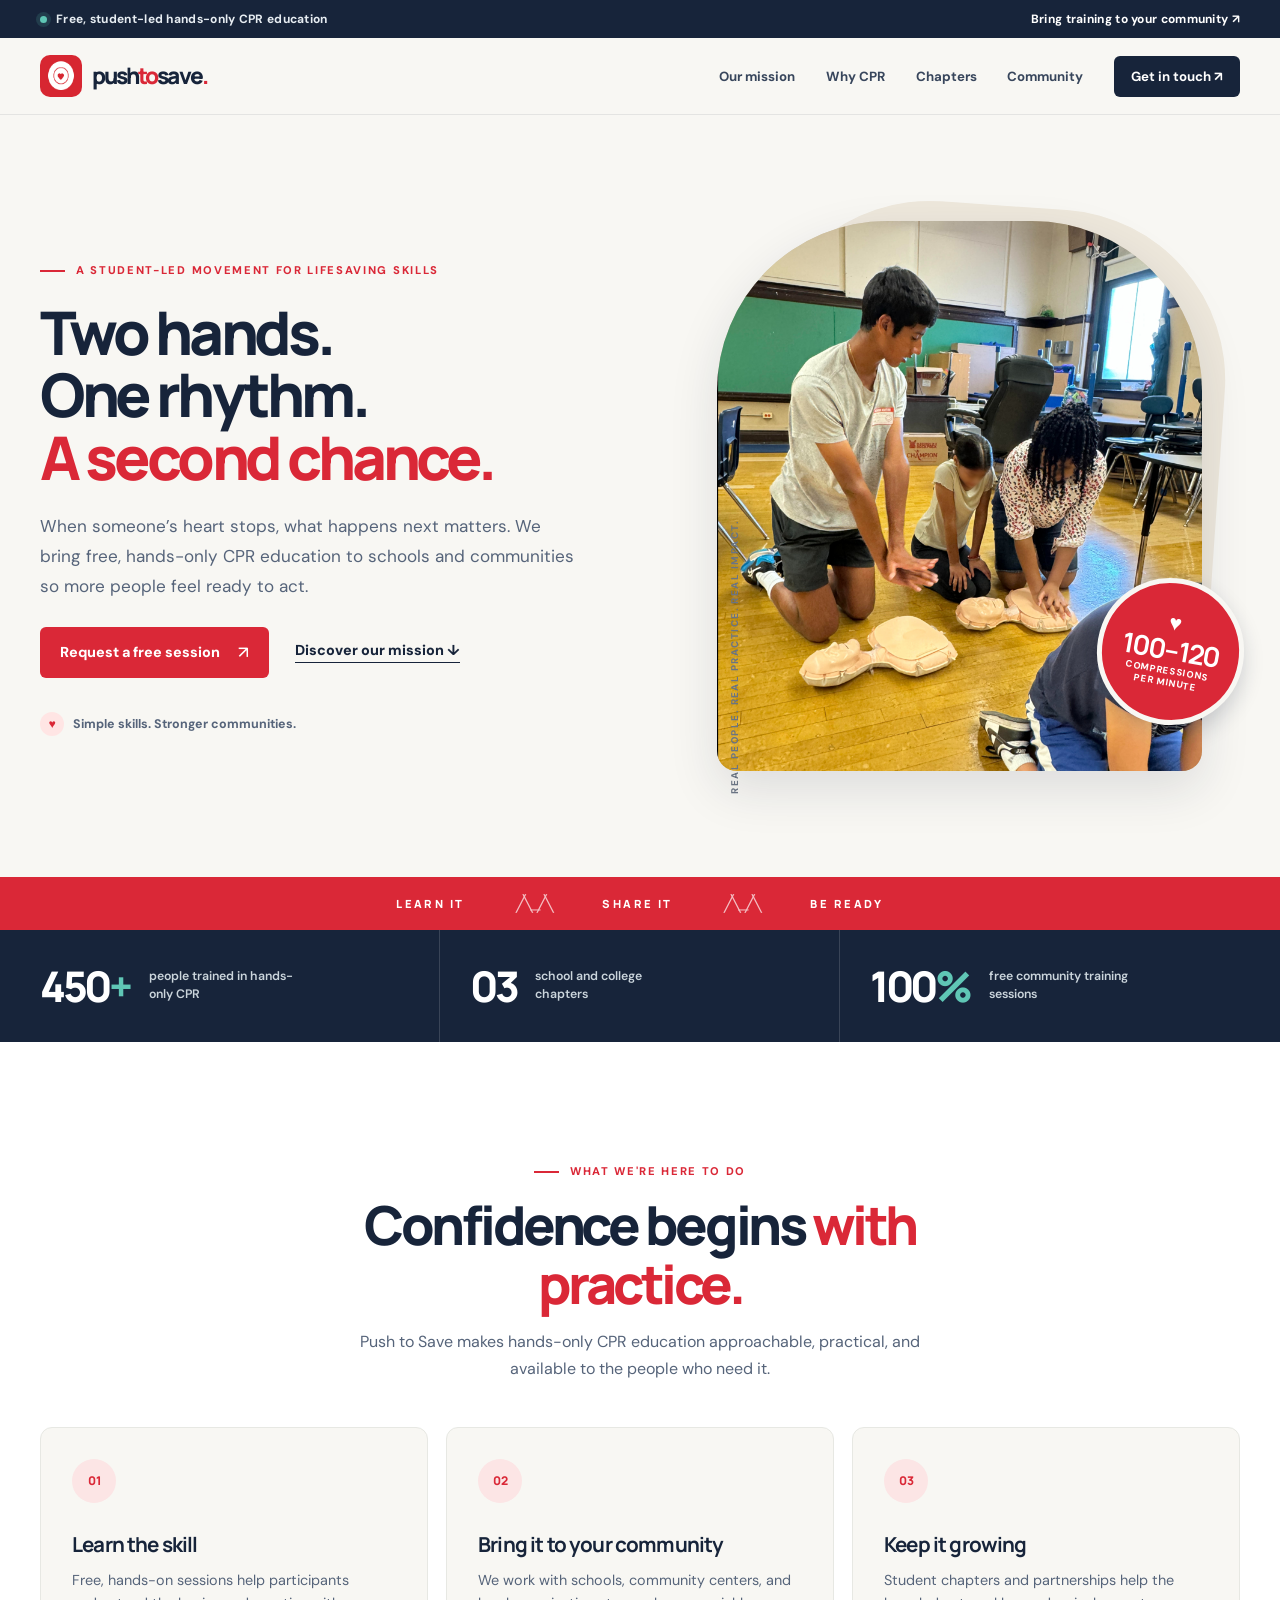
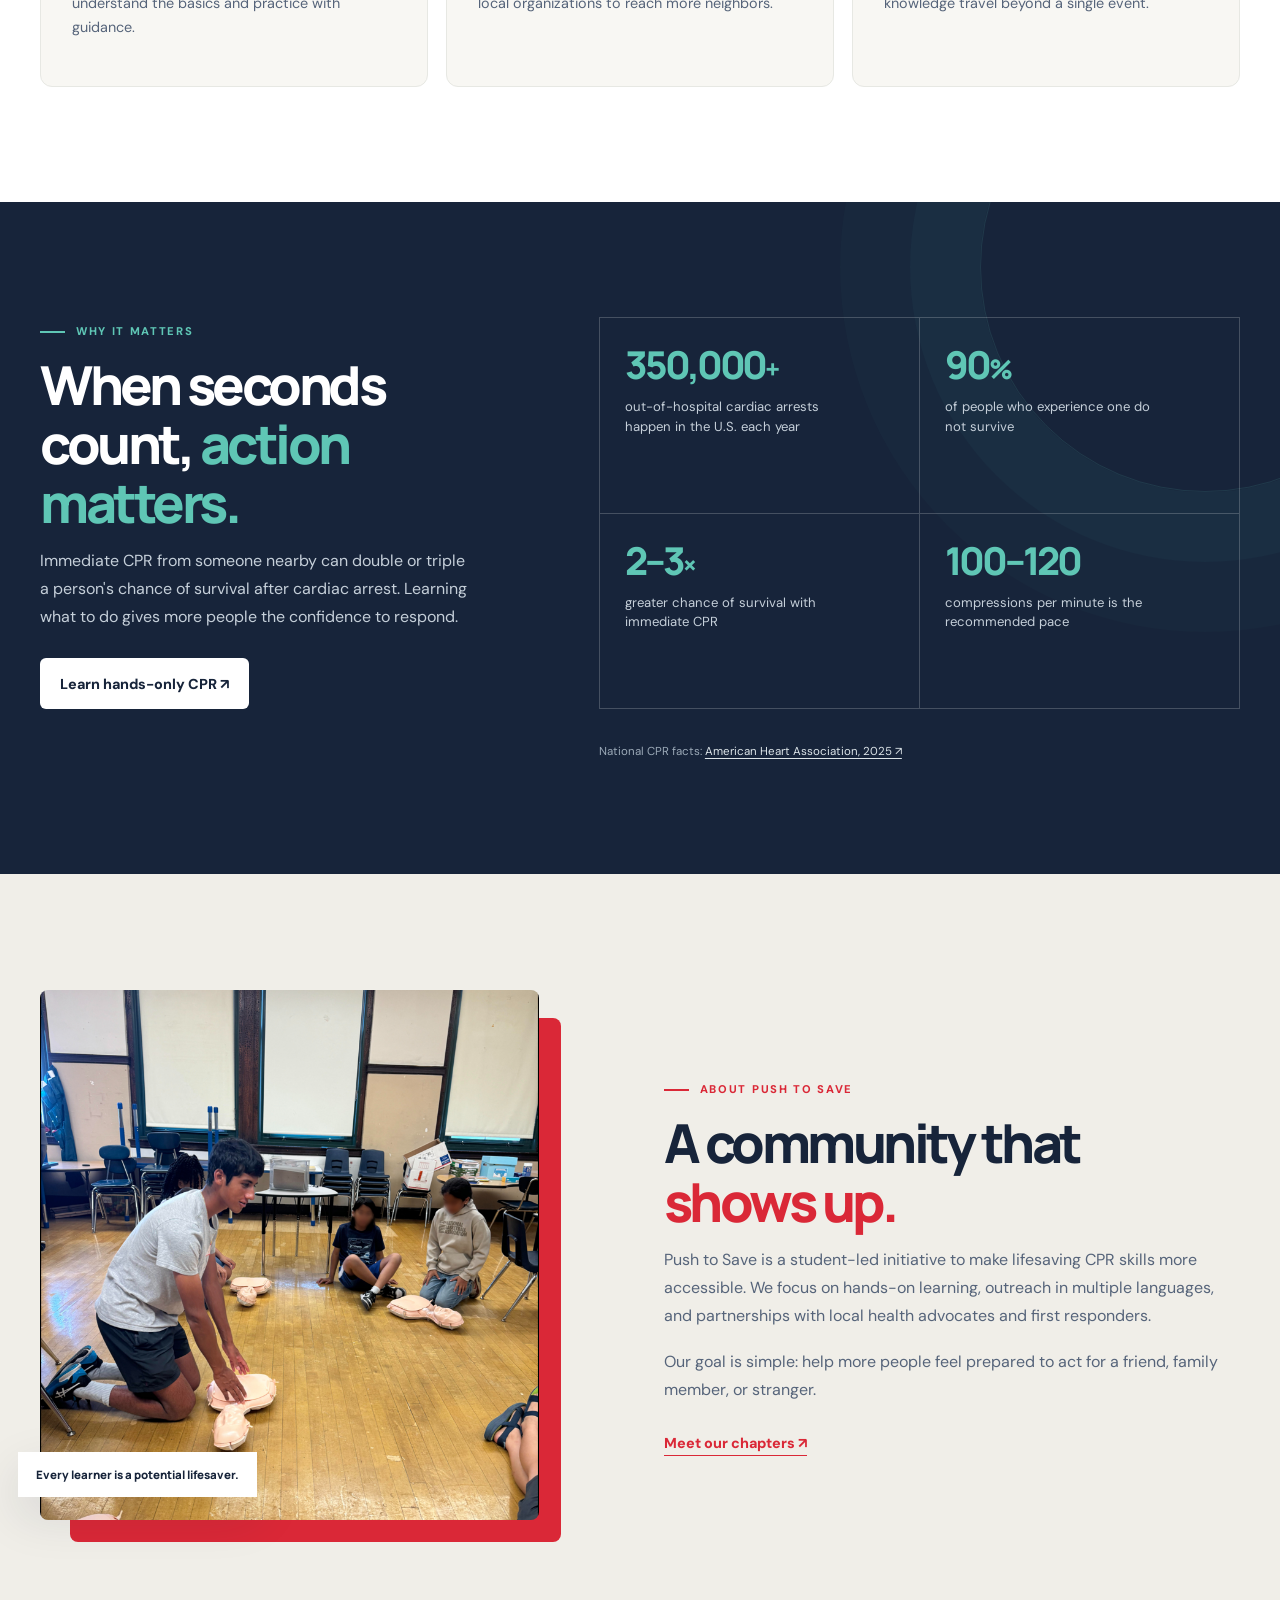
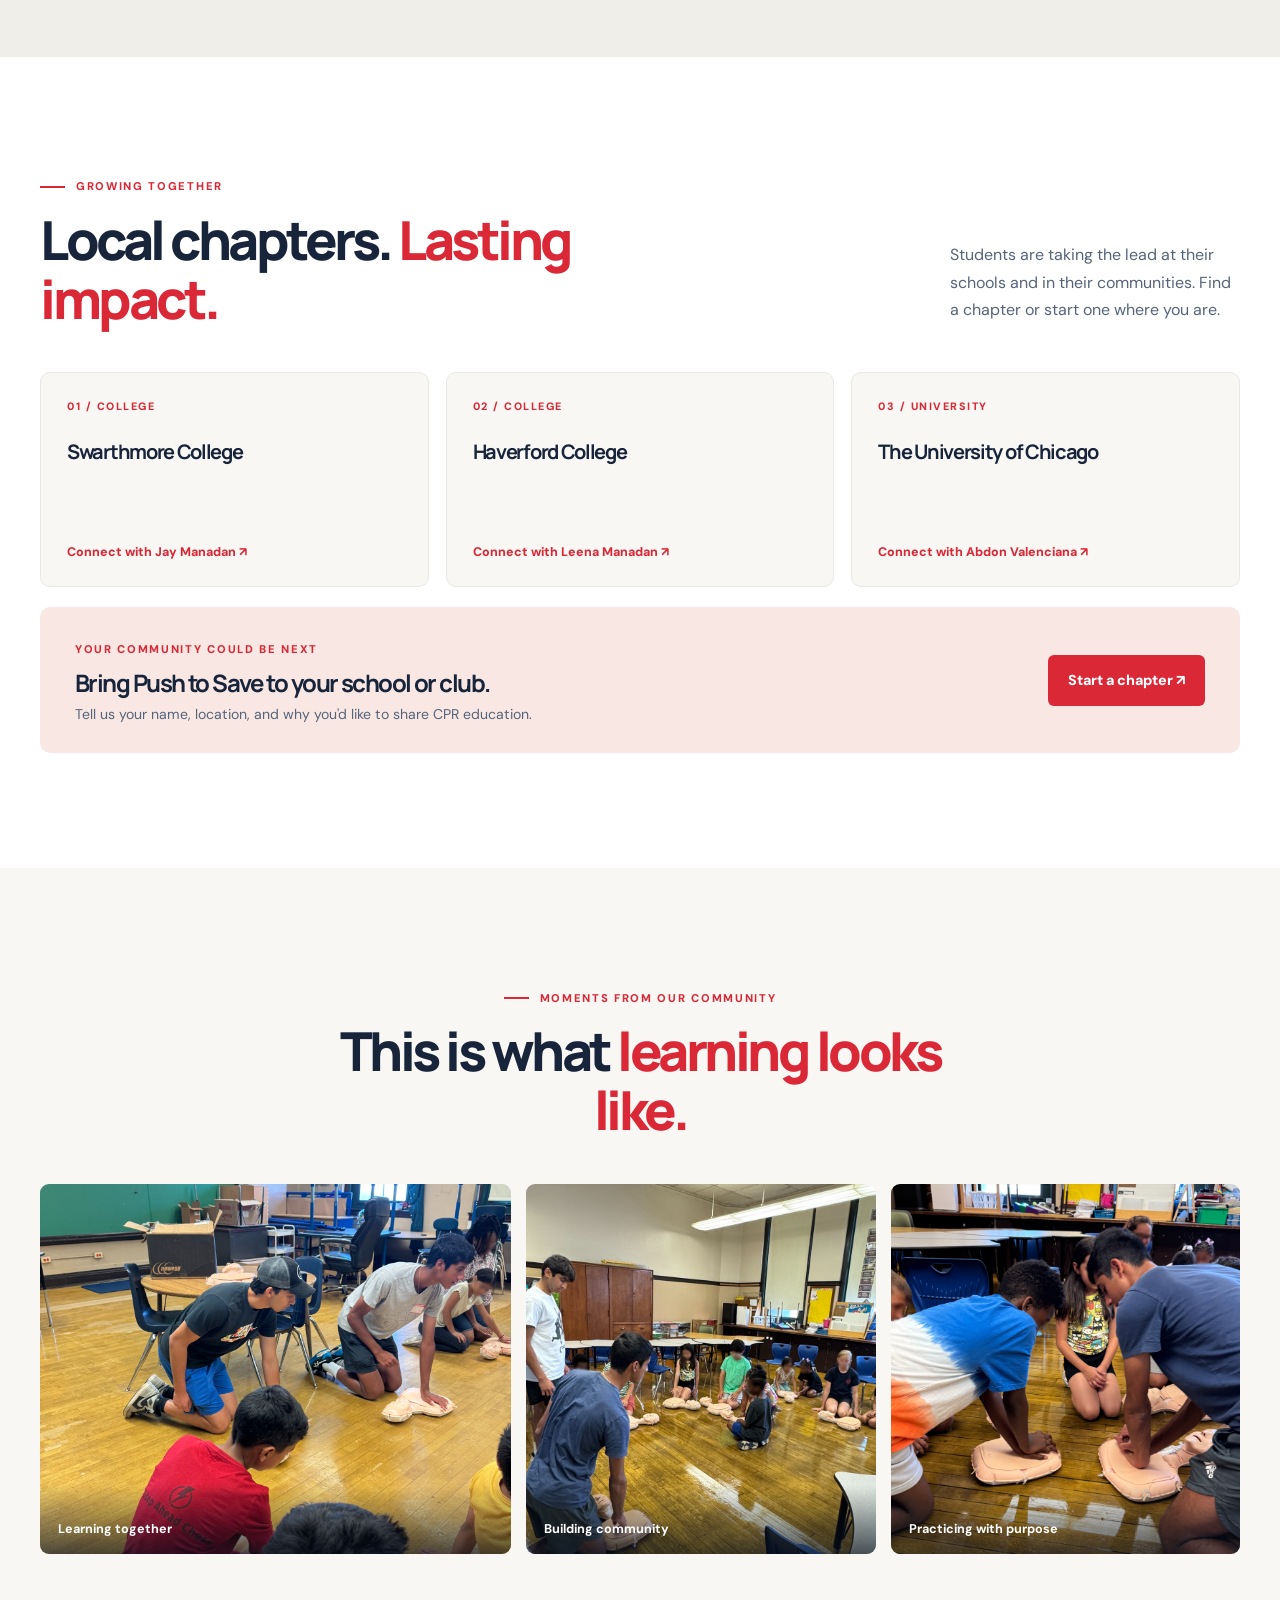
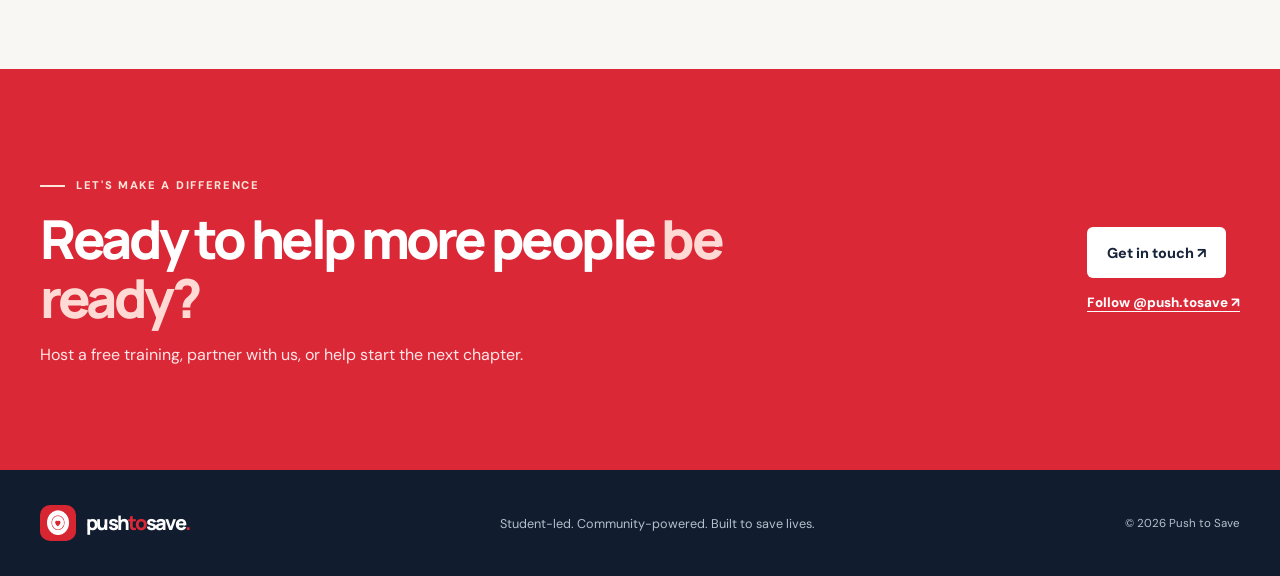
==== commit b70e1e33: "Update chapter order and Leena's Haverford contact" ====
--- a/index.html
+++ b/index.html
@@ -302,19 +302,19 @@
           </div>
           <div class="chapters-grid">
             <article class="chapter-card">
-              <span class="chapter-number">01 / High school</span>
-              <h3>Whitney Young Magnet High School</h3>
-              <a
-                href="mailto:lmanadan@cps.edu?subject=Push%20to%20Save%20chapter"
-                >Connect with Leena Manadan ↗</a
-              >
-            </article>
-            <article class="chapter-card">
-              <span class="chapter-number">02 / College</span>
+              <span class="chapter-number">01 / College</span>
               <h3>Swarthmore College</h3>
               <a
                 href="mailto:jmanada1@swarthmore.edu?subject=Push%20to%20Save%20chapter"
                 >Connect with Jay Manadan ↗</a
+              >
+            </article>
+            <article class="chapter-card">
+              <span class="chapter-number">02 / College</span>
+              <h3>Haverford College</h3>
+              <a
+                href="mailto:lmanadan@haverford.edu?subject=Push%20to%20Save%20chapter"
+                >Connect with Leena Manadan ↗</a
               >
             </article>
             <article class="chapter-card">
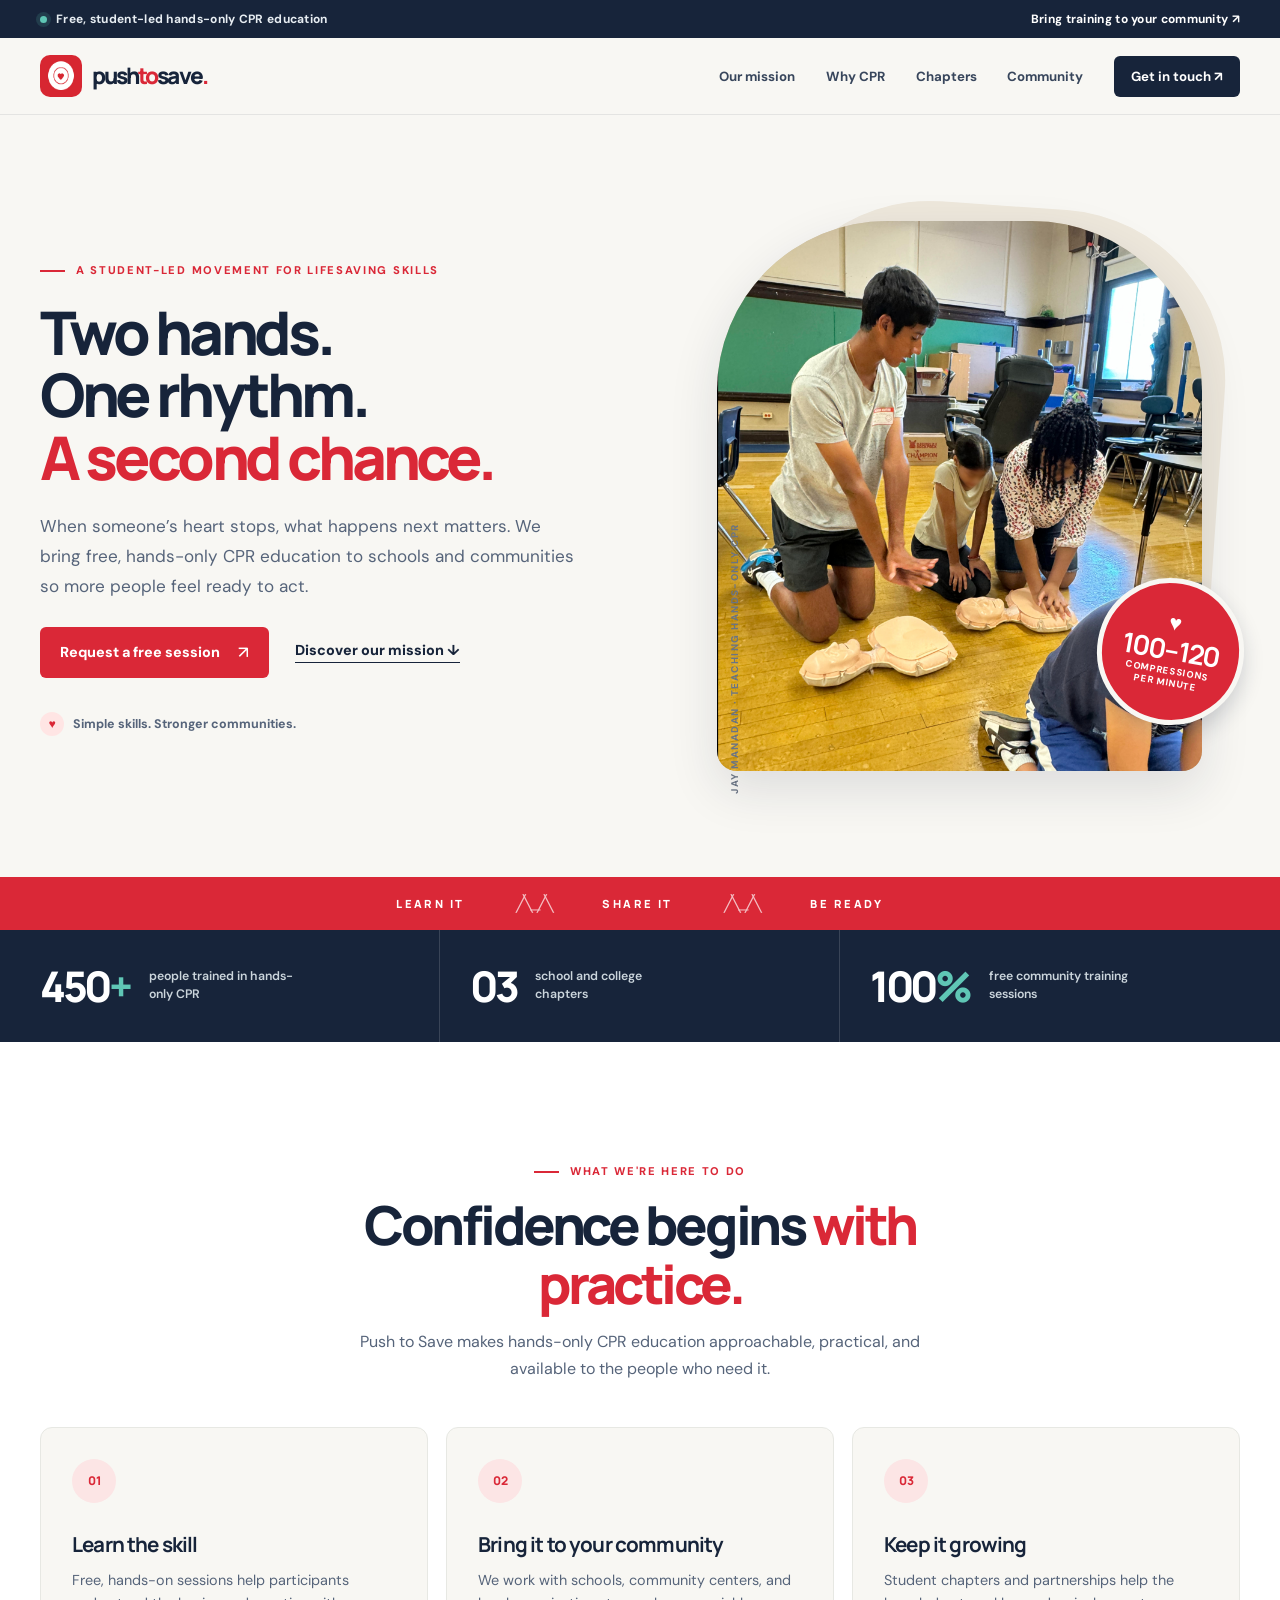
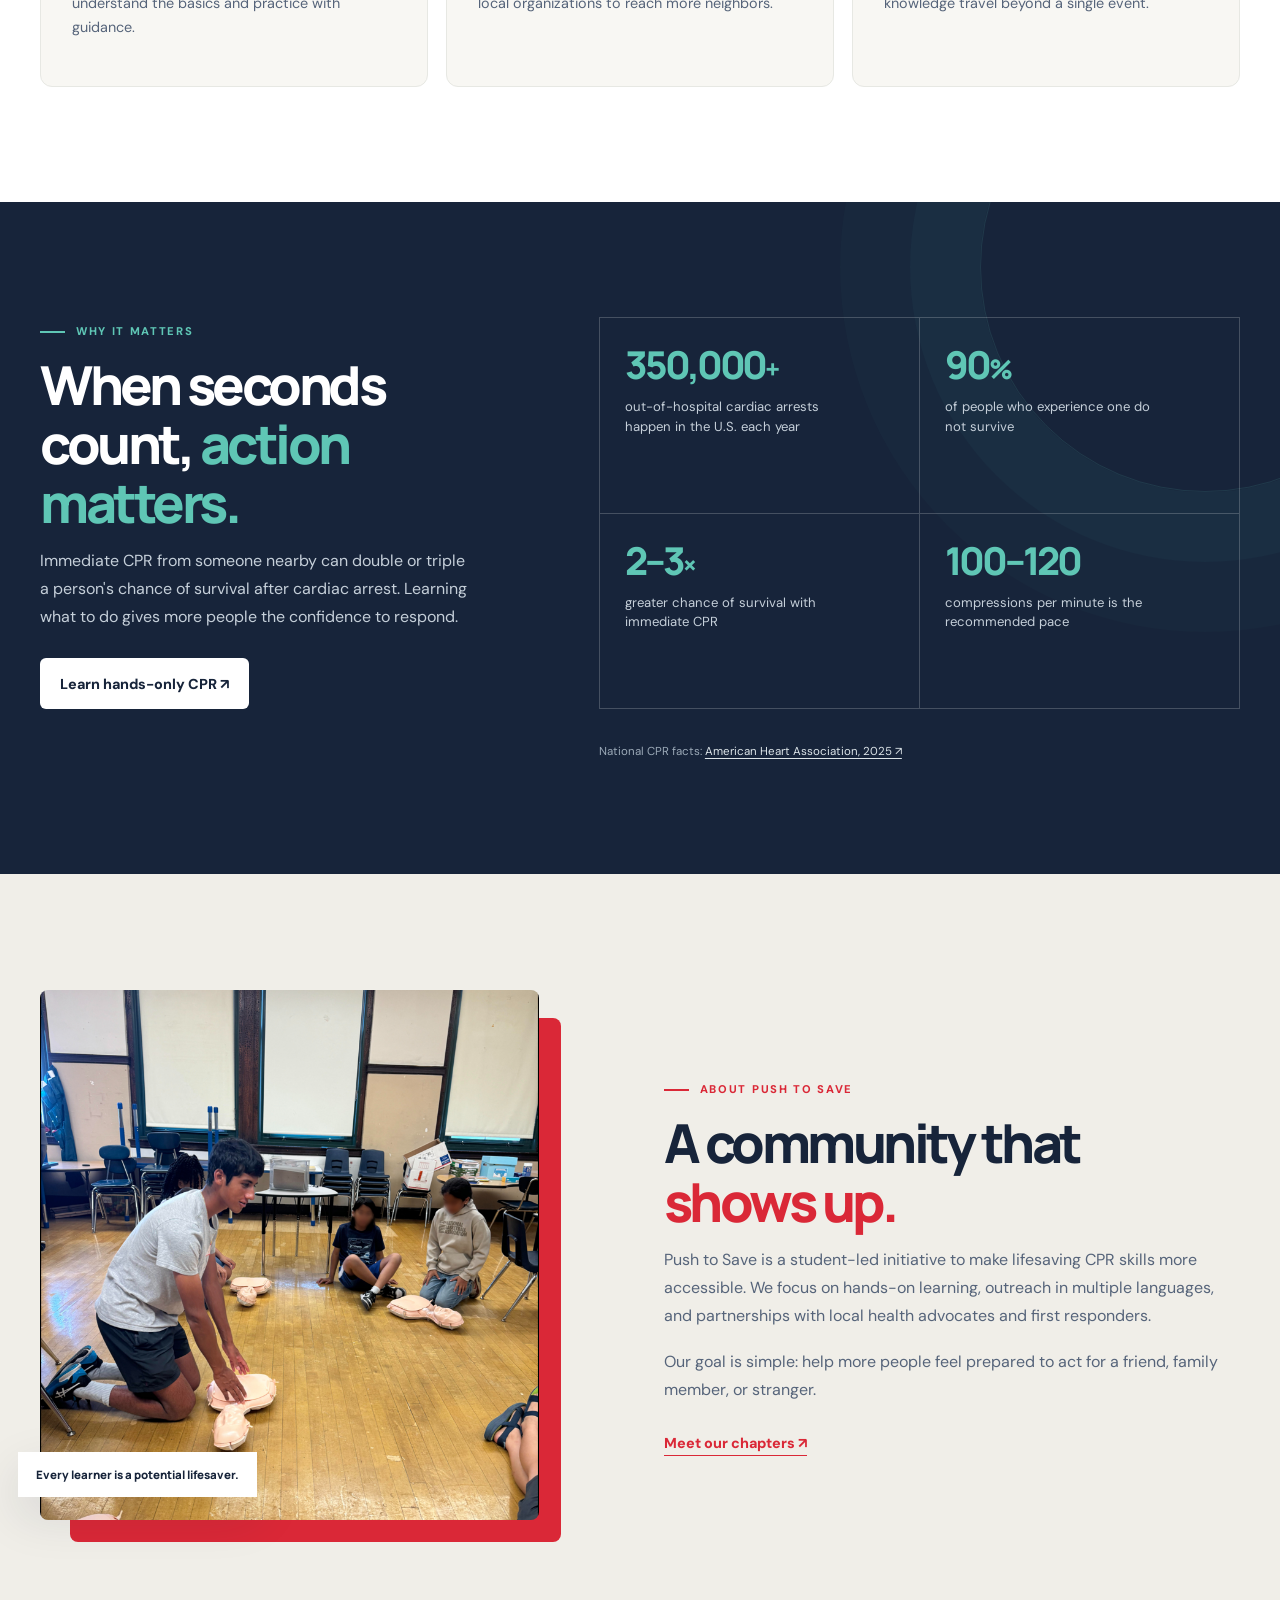
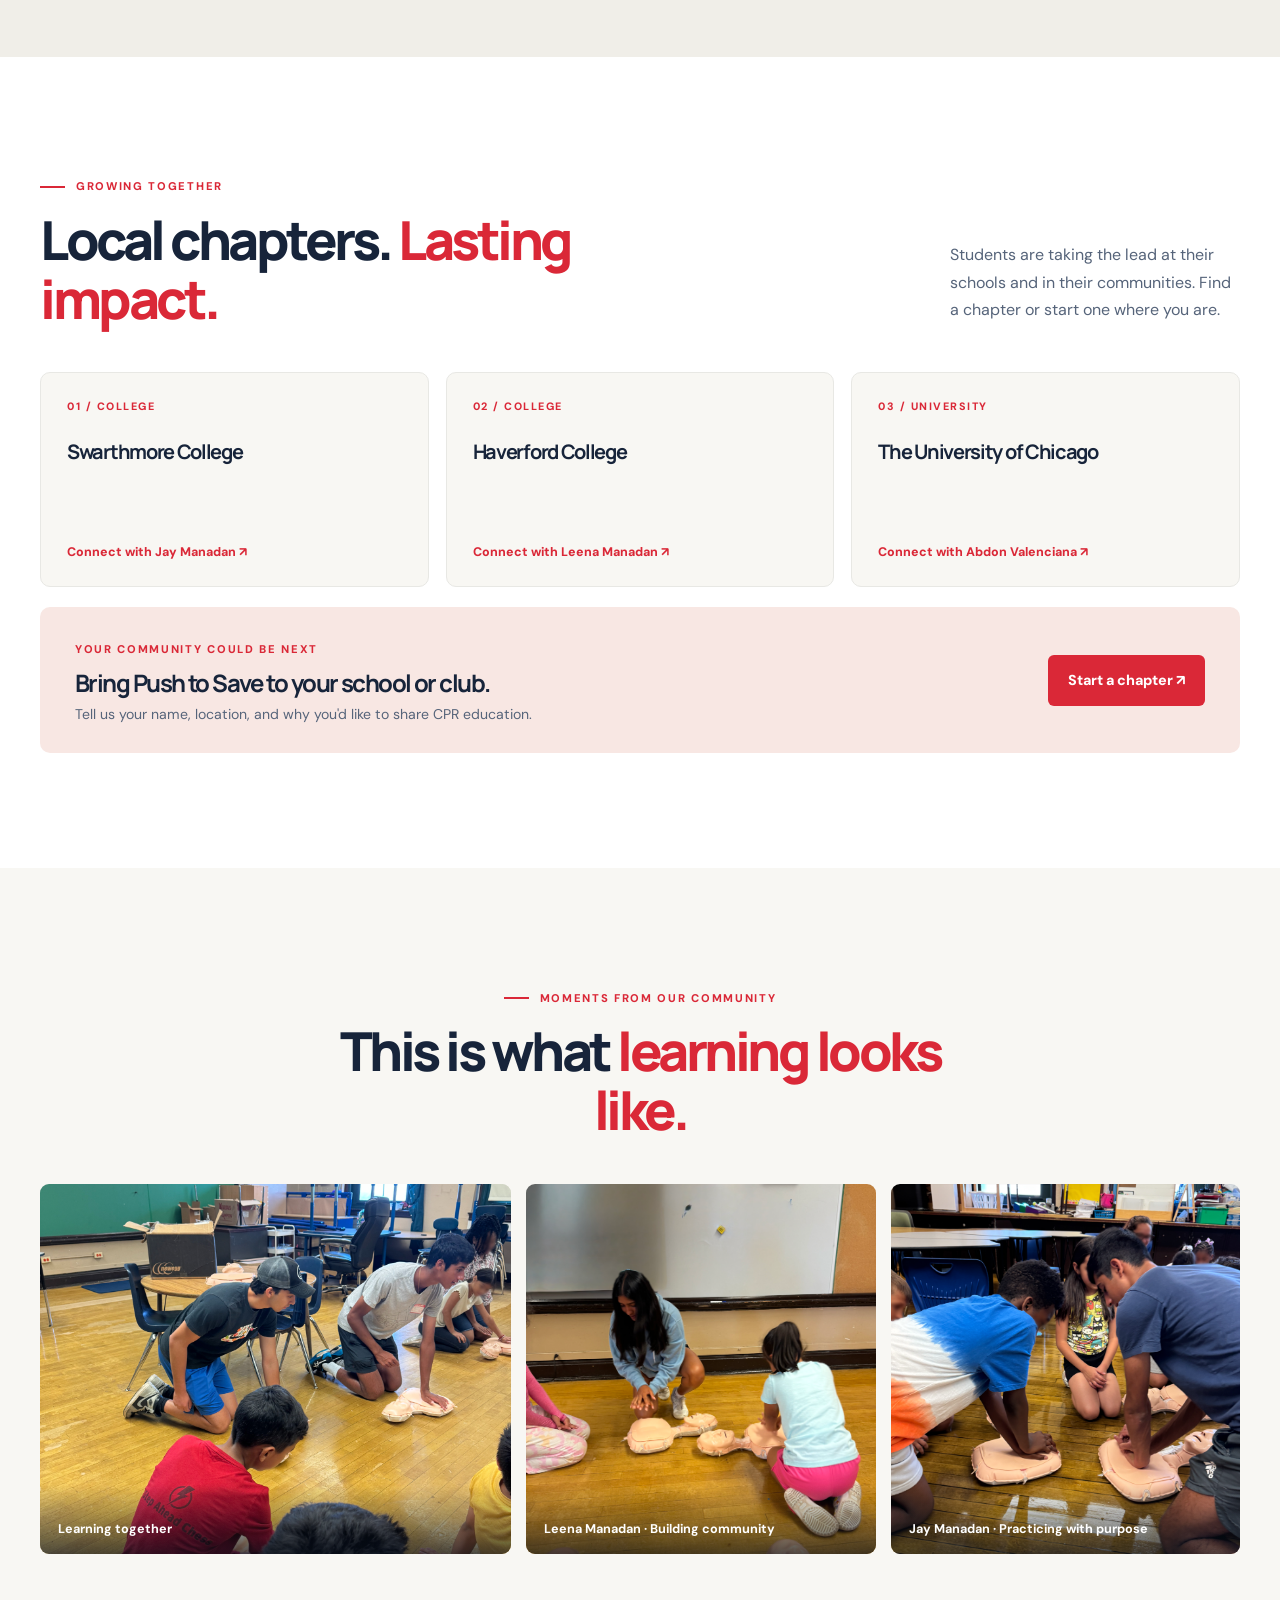
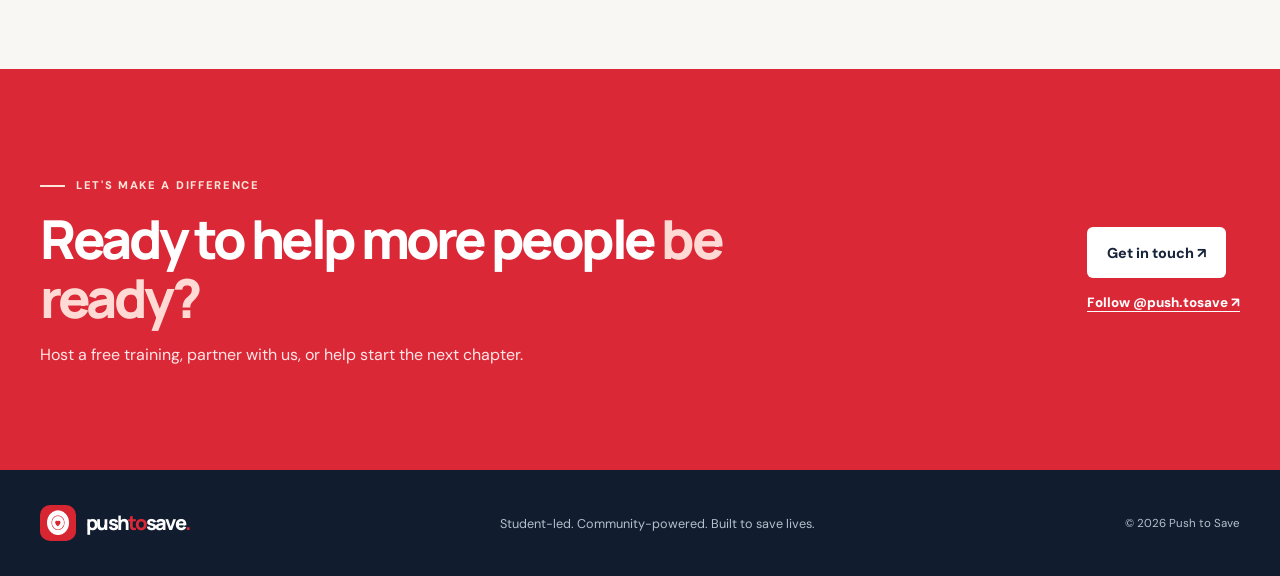
==== commit 67c531b0: "Show Leena photo and add Jay and Leena image context" ====
--- a/index.html
+++ b/index.html
@@ -8,6 +8,7 @@
       name="description"
       content="Push to Save is a student-led initiative bringing free hands-only CPR education to schools and communities.">
     <title>Push to Save | Two hands. One rhythm. A second chance.</title>
+    <link rel="canonical" href="https://www.pushtosavelives.org/">
     <link rel="icon" type="image/png" href="./Push%20To%20Save%20.png">
     <link rel="preconnect" href="https://fonts.googleapis.com">
     <link rel="preconnect" href="https://fonts.gstatic.com" crossorigin>
@@ -107,7 +108,7 @@
               ><span>compressions<br>per minute</span>
             </div>
             <span class="hero-photo-caption"
-              >Real people. Real practice. Real impact.</span
+              >Jay Manadan · Teaching hands-only CPR</span
             >
           </div>
         </div>
@@ -370,11 +371,11 @@
             </figure>
             <figure>
               <img
-                src="./Vinay%20Patel%20and%20Jay%20Manadan.png"
-                alt="Vinay Patel and Jay Manadan at a Push to Save event"
+                src="./Leena%20Manadan.png"
+                alt="Leena Manadan teaching hands-only CPR to children at a Push to Save event"
                 loading="lazy"
                 decoding="async">
-              <figcaption>Building community</figcaption>
+              <figcaption>Leena Manadan · Building community</figcaption>
             </figure>
             <figure>
               <img
@@ -382,7 +383,7 @@
                 alt="Jay Manadan demonstrating CPR"
                 loading="lazy"
                 decoding="async">
-              <figcaption>Practicing with purpose</figcaption>
+              <figcaption>Jay Manadan · Practicing with purpose</figcaption>
             </figure>
           </div>
         </div>
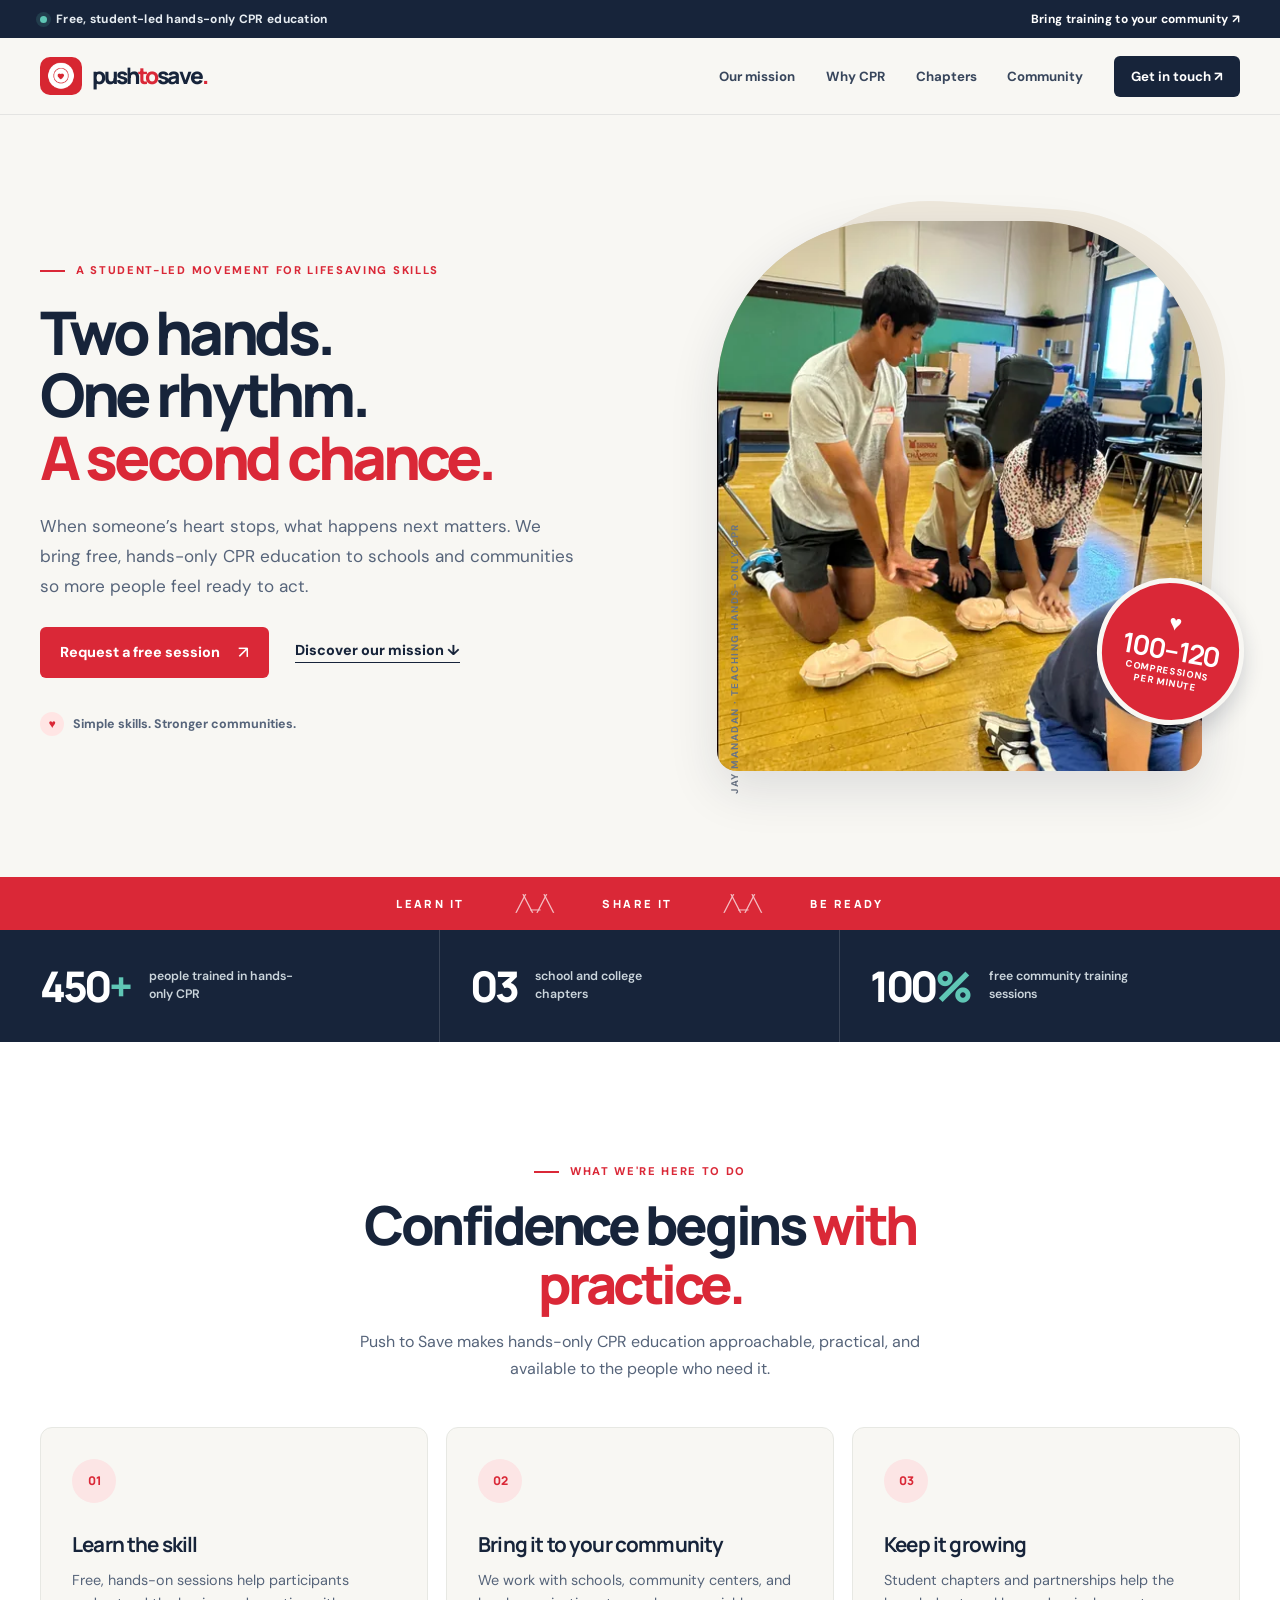
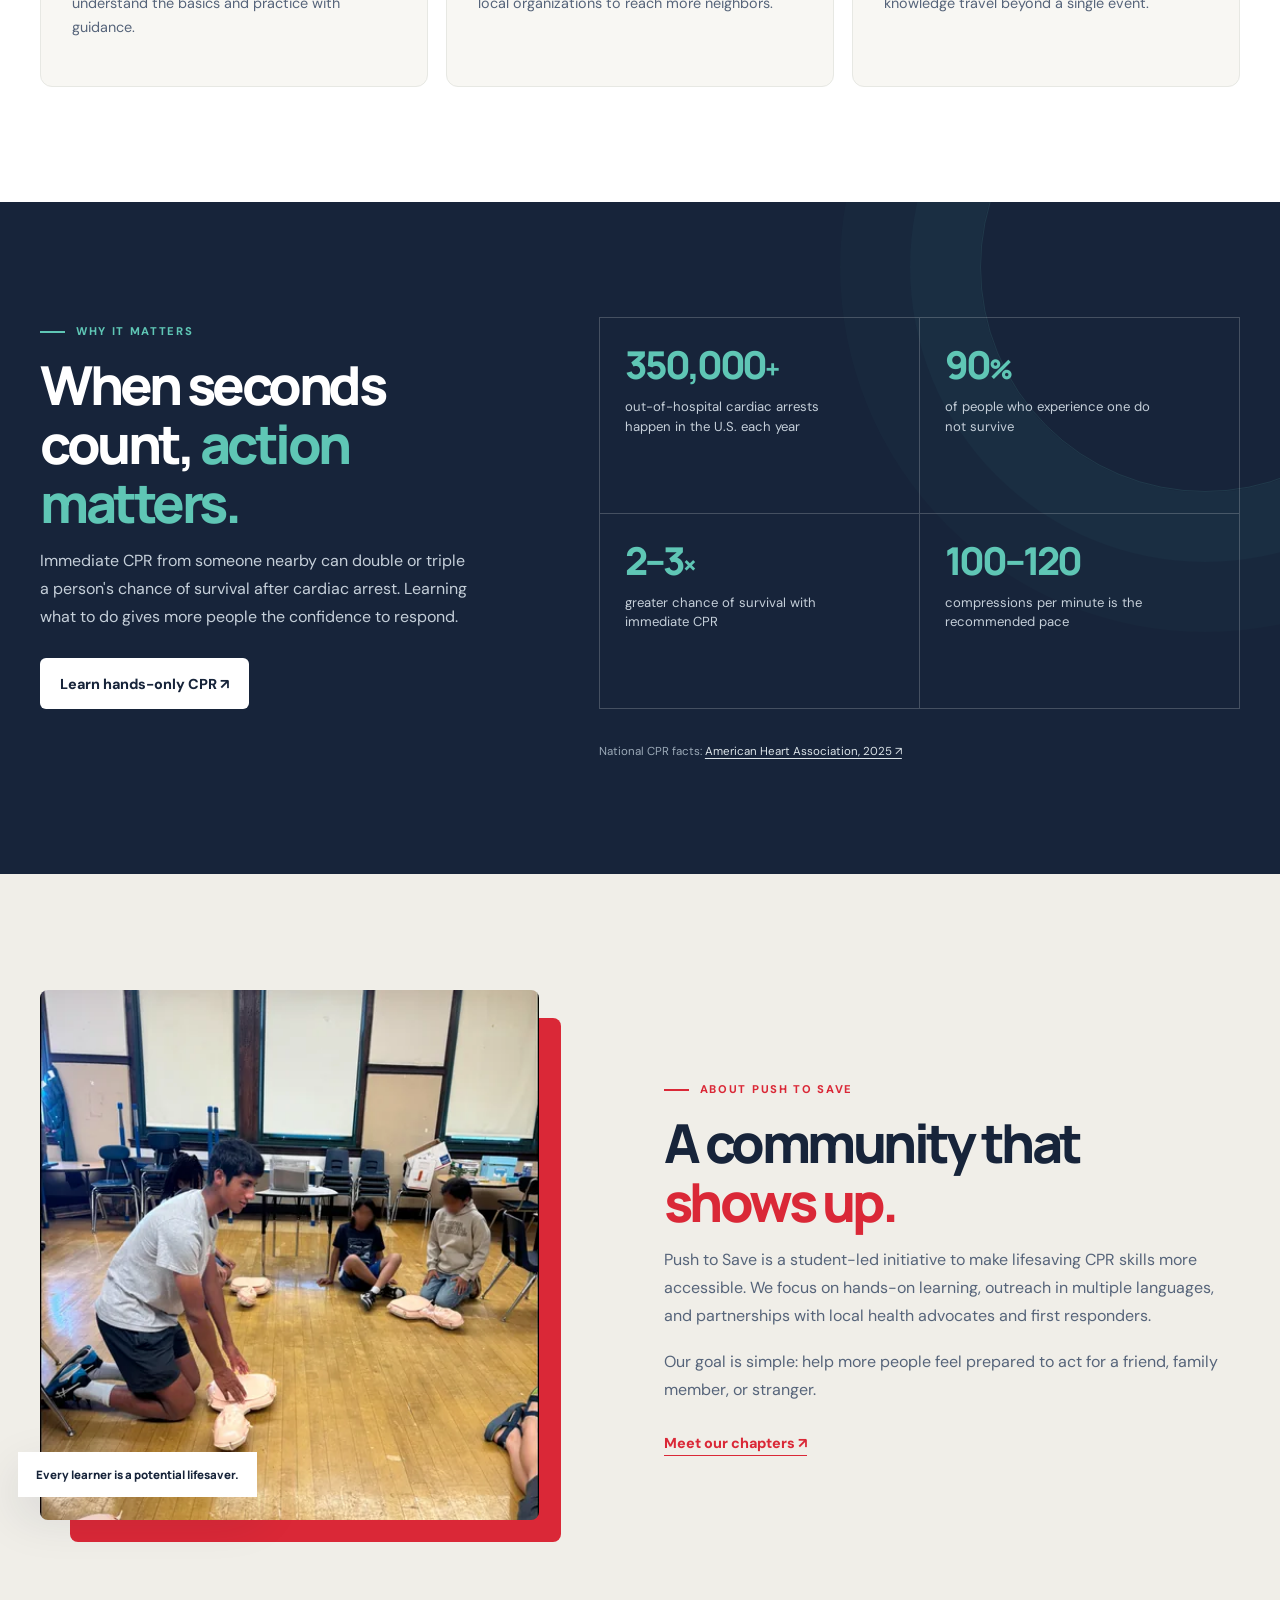
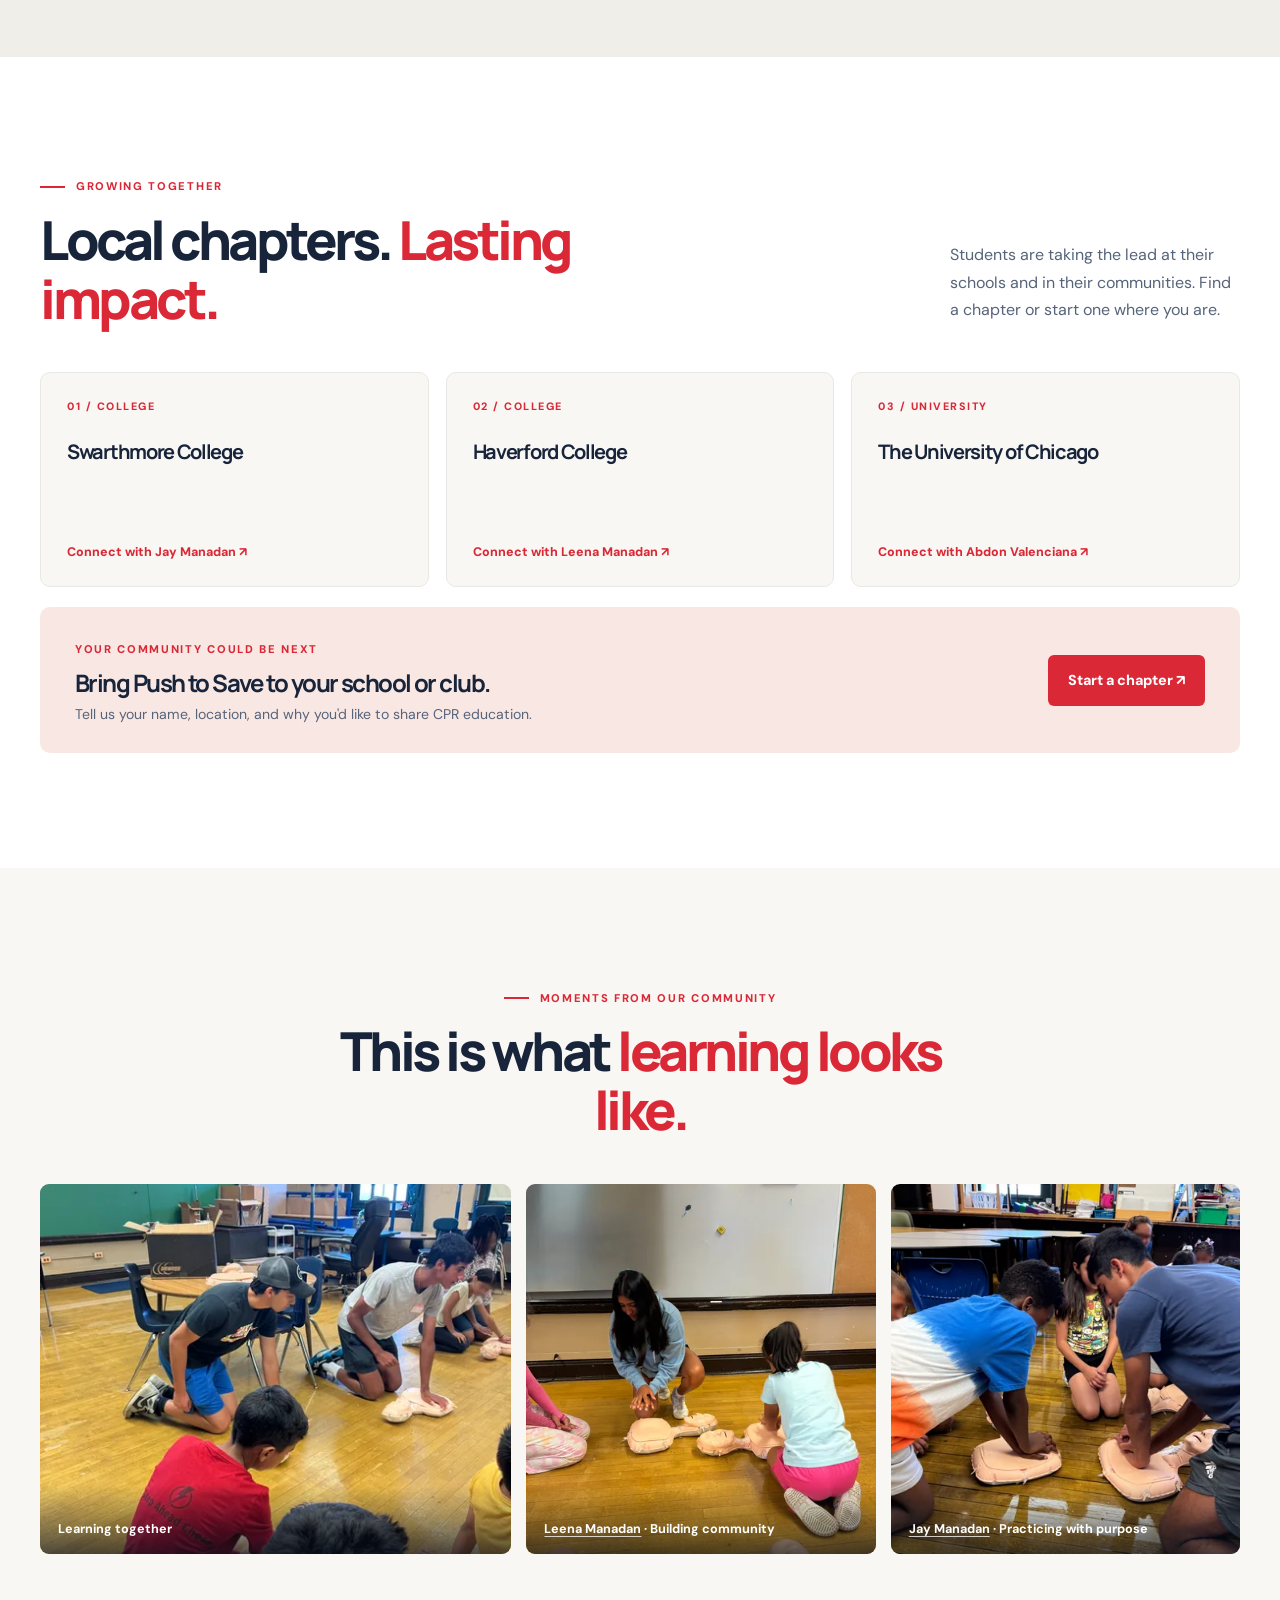
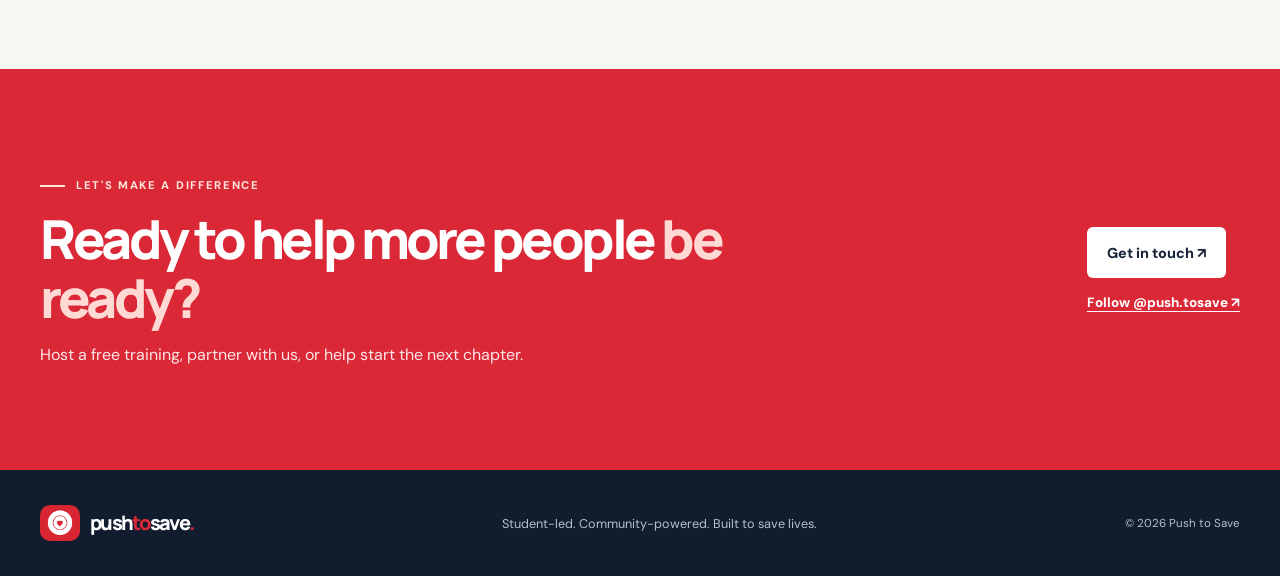
==== commit 49836dcf: "Optimize Jay and Leena photos and add image search pages" ====
--- a/index.html
+++ b/index.html
@@ -9,6 +9,14 @@
       content="Push to Save is a student-led initiative bringing free hands-only CPR education to schools and communities.">
     <title>Push to Save | Two hands. One rhythm. A second chance.</title>
     <link rel="canonical" href="https://www.pushtosavelives.org/">
+    <meta property="og:type" content="website">
+    <meta property="og:url" content="https://www.pushtosavelives.org/">
+    <meta property="og:title" content="Push to Save | Hands-only CPR education">
+    <meta property="og:description" content="Free, student-led hands-only CPR education for schools and communities.">
+    <meta property="og:image" content="https://www.pushtosavelives.org/images/jay-manadan-hands-only-cpr-807.webp">
+    <script type="application/ld+json">
+      {"@context":"https://schema.org","@type":"WebPage","url":"https://www.pushtosavelives.org/","name":"Push to Save","primaryImageOfPage":"https://www.pushtosavelives.org/images/jay-manadan-hands-only-cpr-807.webp"}
+    </script>
     <link rel="icon" type="image/png" href="./Push%20To%20Save%20.png">
     <link rel="preconnect" href="https://fonts.googleapis.com">
     <link rel="preconnect" href="https://fonts.gstatic.com" crossorigin>
@@ -37,7 +45,7 @@
           ><img
             src="./Push%20To%20Save%20.png"
             width="42"
-            height="42"
+            height="38"
             alt=""><span
             >push<span class="brand-accent">to</span>save<span
               class="brand-period"
@@ -97,7 +105,9 @@
           <div class="hero-media">
             <div class="hero-image-wrap">
               <img
-                src="./Jay%20Manadan%20Hands-Only%20CPR.png"
+                src="./images/jay-manadan-hands-only-cpr-807.webp"
+                srcset="./images/jay-manadan-hands-only-cpr-480.webp 480w, ./images/jay-manadan-hands-only-cpr-807.webp 807w"
+                sizes="(max-width: 800px) calc(100vw - 36px), 45vw"
                 alt="Jay Manadan guiding students through hands-only CPR practice"
                 width="810"
                 height="1079"
@@ -247,7 +257,9 @@
         <div class="container about-grid">
           <div class="about-media">
             <img
-              src="./Jay%20Manadan%20Teaching%20CPR.png"
+              src="./images/jay-manadan-teaching-cpr-814.webp"
+              srcset="./images/jay-manadan-teaching-cpr-480.webp 480w, ./images/jay-manadan-teaching-cpr-814.webp 814w"
+              sizes="(max-width: 600px) calc(100vw - 36px), 42vw"
               alt="Jay Manadan teaching a hands-only CPR session"
               width="810"
               height="1079"
@@ -363,27 +375,39 @@
           <div class="photo-grid">
             <figure class="photo-wide">
               <img
-                src="./Abdon%20Valenciana%20and%20Jay%20Manadan.jpg"
-                alt="Abdon Valenciana and Jay Manadan at a Push to Save training"
+                src="./images/community-cpr-training-960.webp"
+                srcset="./images/community-cpr-training-480.webp 480w, ./images/community-cpr-training-960.webp 960w"
+                sizes="(max-width: 600px) calc(100vw - 36px), 36vw"
+                alt="Jay Manadan and a volunteer at a Push to Save training"
+                width="1434"
+                height="1440"
                 loading="lazy"
                 decoding="async">
               <figcaption>Learning together</figcaption>
             </figure>
             <figure>
               <img
-                src="./Leena%20Manadan.png"
+                src="./images/leena-manadan-cpr-training-808.webp"
+                srcset="./images/leena-manadan-cpr-training-480.webp 480w, ./images/leena-manadan-cpr-training-808.webp 808w"
+                sizes="(max-width: 600px) calc(100vw - 36px), 28vw"
                 alt="Leena Manadan teaching hands-only CPR to children at a Push to Save event"
+                width="808"
+                height="1029"
                 loading="lazy"
                 decoding="async">
-              <figcaption>Leena Manadan · Building community</figcaption>
+              <figcaption><a href="./leena-manadan.html">Leena Manadan</a> · Building community</figcaption>
             </figure>
             <figure>
               <img
-                src="./Jay%20Manadan%20CPR.png"
+                src="./images/jay-manadan-cpr-960.webp"
+                srcset="./images/jay-manadan-cpr-480.webp 480w, ./images/jay-manadan-cpr-960.webp 960w"
+                sizes="(max-width: 600px) calc(100vw - 36px), 28vw"
                 alt="Jay Manadan demonstrating CPR"
+                width="1072"
+                height="1031"
                 loading="lazy"
                 decoding="async">
-              <figcaption>Jay Manadan · Practicing with purpose</figcaption>
+              <figcaption><a href="./jay-manadan.html">Jay Manadan</a> · Practicing with purpose</figcaption>
             </figure>
           </div>
         </div>
@@ -428,7 +452,7 @@
         <a class="brand footer-brand" href="#top"
           ><img
             src="./Push%20To%20Save%20.png"
-            width="36"
+            width="40"
             height="36"
             alt=""><span
             >push<span class="brand-accent">to</span>save<span
--- a/styles.css
+++ b/styles.css
@@ -967,7 +967,7 @@
   }
   .brand img {
     width: 36px;
-    height: 36px;
+    height: auto;
   }
   .hero-grid {
     padding-block: 49px 61px;
@@ -1177,3 +1177,130 @@
   }
 }
 
+
+.photo-grid figcaption a {
+  color: inherit;
+  text-decoration: underline;
+  text-decoration-color: rgba(255, 255, 255, 0.75);
+  text-underline-offset: 3px;
+}
+.profile-hero {
+  padding-block: clamp(55px, 7vw, 95px);
+}
+.profile-grid {
+  display: grid;
+  grid-template-columns: minmax(0, 0.9fr) minmax(0, 1.1fr);
+  gap: clamp(35px, 7vw, 95px);
+  align-items: center;
+}
+.profile-photo {
+  margin: 0;
+  overflow: hidden;
+  border-radius: 16px;
+  background: var(--cream);
+  box-shadow: var(--shadow);
+}
+.profile-photo img {
+  width: 100%;
+  aspect-ratio: 4 / 5;
+  object-fit: cover;
+  object-position: center 30%;
+}
+.profile-photo figcaption {
+  padding: 13px 18px 16px;
+  color: var(--ink-soft);
+  font-size: 0.8rem;
+  line-height: 1.5;
+}
+.profile-back {
+  display: inline-block;
+  margin-bottom: 35px;
+  color: var(--red-dark);
+  font-size: 0.85rem;
+  font-weight: 800;
+  text-decoration: none;
+}
+.profile-back:hover,
+.profile-about a:hover {
+  text-decoration: underline;
+}
+.profile-copy h1 {
+  margin-block: 18px 23px;
+}
+.profile-intro {
+  max-width: 590px;
+  color: var(--ink-soft);
+  font-size: 1.08rem;
+  line-height: 1.75;
+}
+.profile-details {
+  display: flex;
+  flex-wrap: wrap;
+  gap: 20px 42px;
+  padding-block: 21px;
+  margin-block: 24px 28px;
+  border-block: 1px solid var(--line);
+}
+.profile-details div {
+  display: grid;
+  gap: 5px;
+}
+.profile-details span {
+  color: var(--ink-soft);
+  font-size: 0.7rem;
+  font-weight: 700;
+  letter-spacing: 0.12em;
+  text-transform: uppercase;
+}
+.profile-details strong {
+  font-size: 0.94rem;
+}
+.profile-about {
+  padding-block: clamp(55px, 6vw, 85px);
+  background: var(--cream);
+}
+.profile-about-inner {
+  max-width: 780px;
+}
+.profile-about h2 {
+  font-size: clamp(2rem, 3.5vw, 3.4rem);
+  line-height: 1.16;
+  margin-block: 17px 20px;
+}
+.profile-about p {
+  max-width: 700px;
+  color: var(--ink-soft);
+  line-height: 1.75;
+}
+.profile-about a {
+  color: var(--red-dark);
+  font-weight: 800;
+  text-decoration: none;
+}
+@media (max-width: 800px) {
+  .profile-grid {
+    grid-template-columns: 1fr;
+  }
+  .profile-photo {
+    max-width: 550px;
+    width: 100%;
+    margin-inline: auto;
+  }
+}
+@media (max-width: 600px) {
+  .profile-hero {
+    padding-block: 38px 65px;
+  }
+  .profile-back {
+    margin-bottom: 18px;
+  }
+  .profile-copy h1 {
+    font-size: clamp(2.8rem, 12vw, 4rem);
+  }
+  .profile-intro {
+    font-size: 1rem;
+  }
+  .profile-copy .button {
+    width: 100%;
+  }
+}
